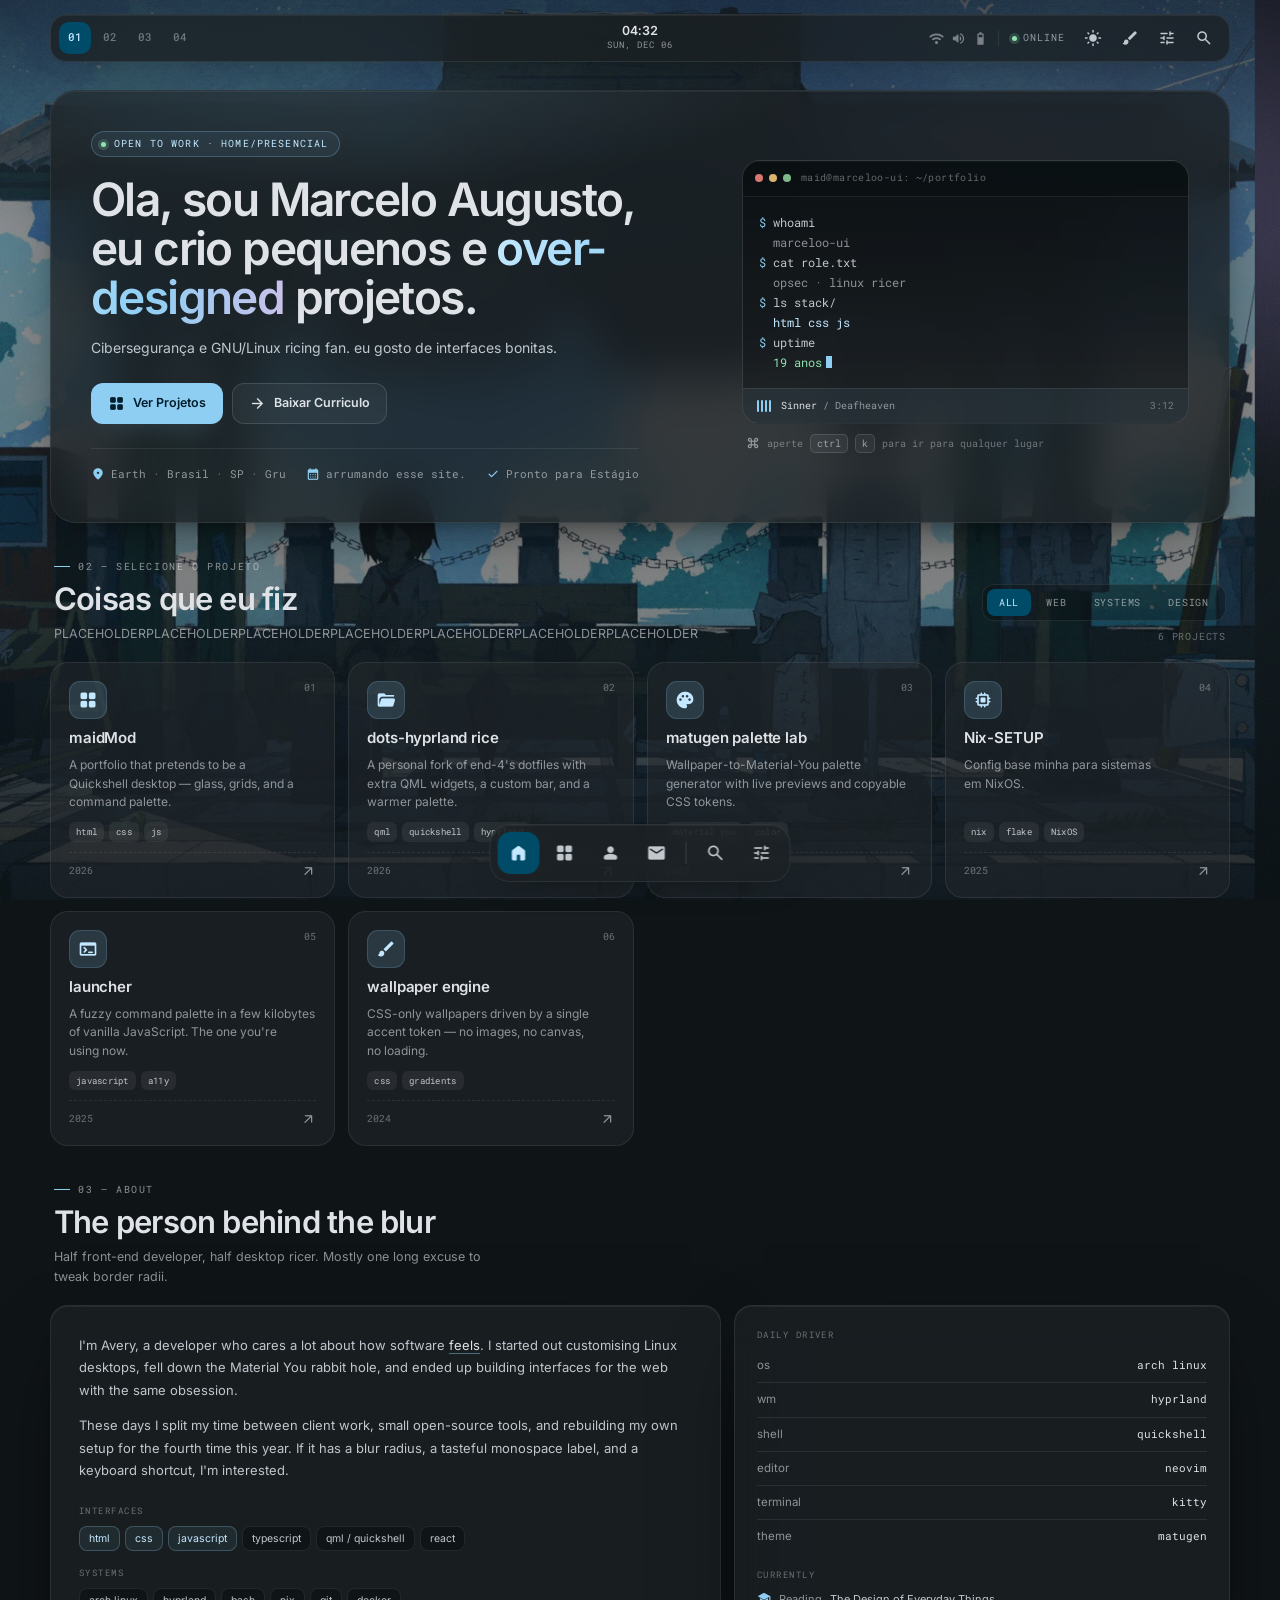
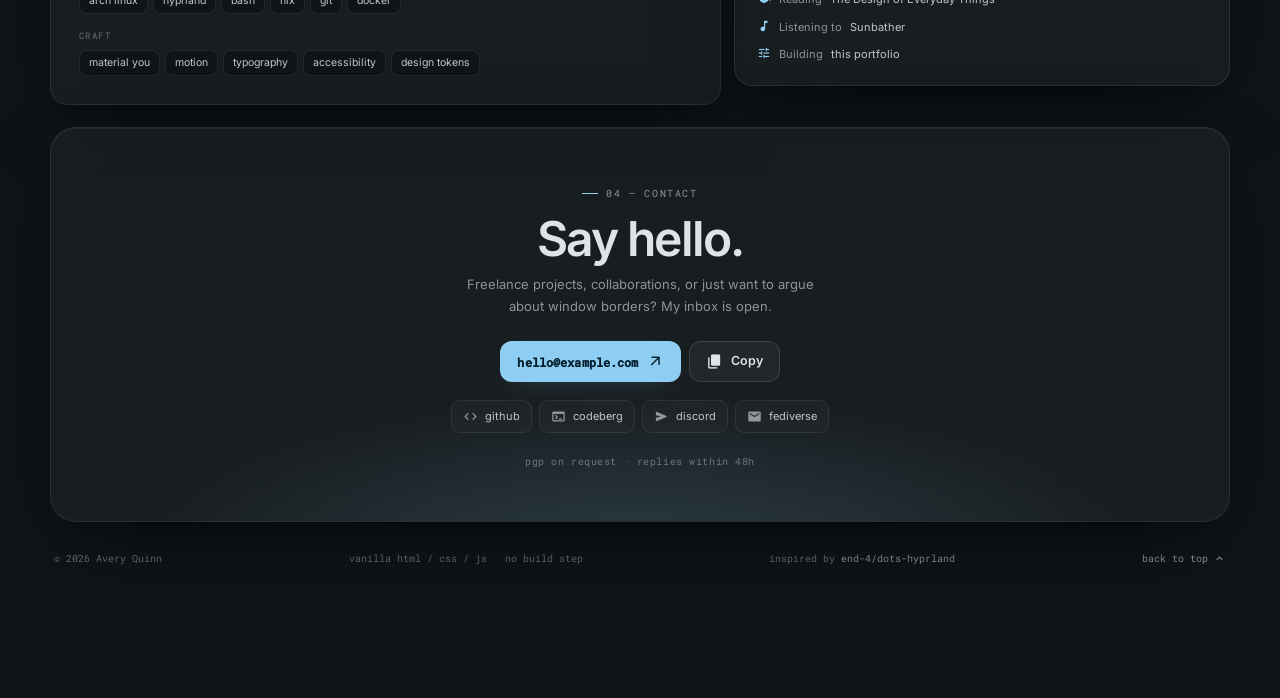
==== index.html @ 79126683 "Initial commit" ====
<!doctype html>
<html lang="en" data-theme="dark" data-accent="sky">
<head>
  <meta charset="utf-8" />
  <meta name="viewport" content="width=device-width, initial-scale=1" />
  <meta name="theme-color" content="#0f1417" />
  <meta name="description" content="Avery Quinn — creative developer and Linux ricing enthusiast. A portfolio built to feel like a Quickshell desktop." />
  <title>Marcelo Augusto — CyBR</title>
  <link rel="icon" type="image/svg+xml" href="data:image/svg+xml,%3Csvg xmlns='http://www.w3.org/2000/svg' viewBox='0 0 32 32'%3E%3Crect width='32' height='32' rx='8' fill='%230f1417'/%3E%3Cpath d='M9 10l6 6-6 6' fill='none' stroke='%238fcef3' stroke-width='2.5' stroke-linecap='round' stroke-linejoin='round'/%3E%3Cpath d='M17 22h6' stroke='%238fcef3' stroke-width='2.5' stroke-linecap='round'/%3E%3C/svg%3E" />

  <link rel="preload" href="assets/fonts/inter-latin-var.woff2" as="font" type="font/woff2" crossorigin />
  <link rel="preload" href="assets/fonts/material-symbols-rounded.woff2" as="font" type="font/woff2" crossorigin />

  <link rel="stylesheet" href="css/fonts.css" />
  <link rel="stylesheet" href="css/tokens.css" />
  <link rel="stylesheet" href="css/base.css" />
  <link rel="stylesheet" href="css/shell.css" />
  <link rel="stylesheet" href="css/sections.css" />
  <link rel="stylesheet" href="css/overlays.css" />

  <script>
    // Apply saved theme before paint so there is no flash.
    document.documentElement.classList.add("js");
    try {
      const saved = JSON.parse(localStorage.getItem("etternalize.prefs") || "{}");
      if (saved.theme === "light") document.documentElement.dataset.theme = "light";
      if (saved.accent) document.documentElement.dataset.accent = saved.accent;
    } catch { /* localStorage unavailable — defaults are fine */ }
  </script>
</head>

<body>
  <a class="skip-link" href="#main">Pule para o Conteudo</a>

  <!-- Wallpaper stack ------------------------------------------------ -->
  <div class="wallpaper" aria-hidden="true">
    <img class="wallpaper__image" src="assets/wallpaper.webp" alt="" decoding="async" fetchpriority="high" />
    <div class="wallpaper__wash"></div>
    <div class="wallpaper__scrim"></div>
    <div class="wallpaper__grain"></div>
  </div>
  <div class="screen-dim" aria-hidden="true"></div>

  <div class="shell">
    <!-- Top bar ------------------------------------------------------ -->
    <header class="topbar">
      <div class="topbar__inner">
        <nav class="workspaces" aria-label="Jump to section">
          <a class="workspace" href="#home" data-nav="home" aria-label="Home" title="Home"><span>01</span></a>
          <a class="workspace" href="#work" data-nav="work" aria-label="Selected work" title="Selected work"><span>02</span></a>
          <a class="workspace" href="#about" data-nav="about" aria-label="About" title="About"><span>03</span></a>
          <a class="workspace" href="#contact" data-nav="contact" aria-label="Contact" title="Contact"><span>04</span></a>
        </nav>

        <button class="bar-clock" type="button" data-open="launcher" aria-label="Open command palette (Ctrl K)">
          <span class="bar-clock__time" id="clock">--:--</span>
          <span class="bar-clock__date" id="clock-date">Carregando</span>
        </button>

        <div class="tray">
          <span class="tray__meter" aria-hidden="true">
            <span class="ms">wifi</span>
            <span class="ms">volume_up</span>
            <span class="ms">battery_5_bar</span>
          </span>
          <span class="tray__status"><span class="dot"></span>online</span>
          <button class="icon-btn" type="button" data-theme-toggle aria-label="Switch to light theme">
            <span class="ms" aria-hidden="true">light_mode</span>
          </button>
          <button class="icon-btn" type="button" data-open="wallpaper" aria-label="Change wallpaper">
            <span class="ms" aria-hidden="true">brush</span>
          </button>
          <button class="icon-btn" type="button" data-open="settings" aria-label="Quick settings">
            <span class="ms" aria-hidden="true">tune</span>
          </button>
          <button class="icon-btn" type="button" data-open="launcher" aria-label="Search (Ctrl K)">
            <span class="ms" aria-hidden="true">search</span>
          </button>
        </div>
      </div>
    </header>

    <main class="stage" id="main">
      <!-- Hero ------------------------------------------------------ -->
      <section class="hero window reveal" id="home" data-section data-icon="home" data-title="Home" data-sub="Intro &amp; availability">
        <div class="hero__content">
          <p class="pill"><span class="dot"></span>open to work · Home/Presencial</p>
          <h1 class="hero__title">Ola, sou Marcelo Augusto, eu crio pequenos e <em>over-designed</em> projetos.</h1>
          <p class="hero__lede">
            Cibersegurança e GNU/Linux ricing fan. eu gosto de interfaces
            bonitas.
          </p>

          <div class="hero__actions">
            <a class="btn btn--primary" href="#work">
              <span class="ms" aria-hidden="true">grid_view</span>Ver Projetos
            </a>
            <a class="btn btn--ghost" href="#" download>
              <span class="ms" aria-hidden="true">arrow_forward</span>Baixar Curriculo
            </a>
          </div>

          <div class="hero__meta mono">
            <span><span class="ms" aria-hidden="true">location_on</span>Earth · Brasil · SP · Gru</span>
            <span><span class="ms" aria-hidden="true">calendar_month</span>arrumando esse site.</span>
            <span><span class="ms" aria-hidden="true">check</span>Pronto para Estágio</span>
          </div>
        </div>

        <div class="hero__side reveal">
          <div class="syscard">
            <div class="syscard__bar">
              <span class="light light--red"></span>
              <span class="light light--yellow"></span>
              <span class="light light--green"></span>
              <span class="syscard__title">maid@marceloo-ui: ~/portfolio</span>
            </div>
            <div class="syscard__body mono">
              <p><span class="prompt">$</span> whoami</p>
              <p class="out">marceloo-ui</p>
              <p><span class="prompt">$</span> cat role.txt</p>
              <p class="out">opsec · linux ricer</p>
              <p><span class="prompt">$</span> ls stack/</p>
              <p class="out out--accent">html css js</p>
              <p><span class="prompt">$</span> uptime</p>
              <p class="out ok">19 anos<span class="cursor" aria-hidden="true"></span></p>
            </div>
            <div class="now">
              <span class="now__bars" aria-hidden="true"><i></i><i></i><i></i><i></i></span>
              <span class="now__track">Sinner <span class="muted">/ Deafheaven</span></span>
              <span class="now__time mono">3:12</span>
            </div>
          </div>

          <div class="hero__note mono">
            <span class="ms" aria-hidden="true">keyboard_command_key</span>
            aperte <kbd>ctrl</kbd> <kbd>k</kbd> para ir para qualquer lugar
          </div>
        </div>
      </section>
      <!-- Selected work --------------------------------------------- -->
      <section class="section" id="work" data-section data-icon="grid_view" data-title="Selected work" data-sub="Projects &amp; experiments">
        <div class="section-head reveal">
          <div class="section-head__text">
            <p class="eyebrow">02 — Selecione o Projeto</p>
            <h2 class="section-title">Coisas que eu fiz</h2>
            <p class="section-sub">PLACEHOLDERPLACEHOLDERPLACEHOLDERPLACEHOLDERPLACEHOLDERPLACEHOLDERPLACEHOLDER</p>
          </div>
          <div class="section-tools">
            <div class="filters" role="group" aria-label="Filter projects">
              <button class="filter" type="button" data-filter="all" aria-pressed="true">all</button>
              <button class="filter" type="button" data-filter="web" aria-pressed="false">web</button>
              <button class="filter" type="button" data-filter="systems" aria-pressed="false">systems</button>
              <button class="filter" type="button" data-filter="design" aria-pressed="false">design</button>
            </div>
            <span class="work-count mono" id="work-count" aria-live="polite">6 projects</span>
          </div>
        </div>

        <div class="projects">
          <a class="project" href="#" data-category="web" data-title="maidMod" data-sub="Portfolio shell · 2026">
            <div class="project__top">
              <span class="project__icon"><span class="ms" aria-hidden="true">grid_view</span></span>
              <span class="project__index mono">01</span>
            </div>
            <h3 class="project__title">maidMod</h3>
            <p class="project__desc">A portfolio that pretends to be a Quickshell desktop — glass, grids, and a command palette.</p>
            <div class="project__tags"><span class="tag">html</span><span class="tag">css</span><span class="tag">js</span></div>
            <div class="project__foot"><span class="mono">2026</span><span class="project__arrow"><span class="ms" aria-hidden="true">arrow_outward</span></span></div>
          </a>

          <a class="project" href="#" data-category="systems" data-title="dots-hyprland rice" data-sub="Dotfiles · 2026">
            <div class="project__top">
              <span class="project__icon"><span class="ms" aria-hidden="true">folder_open</span></span>
              <span class="project__index mono">02</span>
            </div>
            <h3 class="project__title">dots-hyprland rice</h3>
            <p class="project__desc">A personal fork of end-4's dotfiles with extra QML widgets, a custom bar, and a warmer palette.</p>
            <div class="project__tags"><span class="tag">qml</span><span class="tag">quickshell</span><span class="tag">hyprland</span></div>
            <div class="project__foot"><span class="mono">2026</span><span class="project__arrow"><span class="ms" aria-hidden="true">arrow_outward</span></span></div>
          </a>

          <a class="project" href="#" data-category="design" data-title="matugen palette lab" data-sub="Design tooling · 2025">
            <div class="project__top">
              <span class="project__icon"><span class="ms" aria-hidden="true">palette</span></span>
              <span class="project__index mono">03</span>
            </div>
            <h3 class="project__title">matugen palette lab</h3>
            <p class="project__desc">Wallpaper-to-Material-You palette generator with live previews and copyable CSS tokens.</p>
            <div class="project__tags"><span class="tag">material you</span><span class="tag">color</span></div>
            <div class="project__foot"><span class="mono">2025</span><span class="project__arrow"><span class="ms" aria-hidden="true">arrow_outward</span></span></div>
          </a>

          <a class="project" href="#" data-category="systems" data-title="KernelStuff.asm" data-sub="Low-level experiments · 2025">
            <div class="project__top">
              <span class="project__icon"><span class="ms" aria-hidden="true">memory</span></span>
              <span class="project__index mono">04</span>
            </div>
            <h3 class="project__title">Nix-SETUP</h3>
            <p class="project__desc">Config base minha para sistemas em NixOS.</p>
            <div class="project__tags"><span class="tag">nix</span><span class="tag">flake</span><span class="tag">NixOS</span></div>
            <div class="project__foot"><span class="mono">2025</span><span class="project__arrow"><span class="ms" aria-hidden="true">arrow_outward</span></span></div>
          </a>

          <a class="project" href="#" data-category="web" data-title="launcher" data-sub="Command palette · 2025">
            <div class="project__top">
              <span class="project__icon"><span class="ms" aria-hidden="true">terminal</span></span>
              <span class="project__index mono">05</span>
            </div>
            <h3 class="project__title">launcher</h3>
            <p class="project__desc">A fuzzy command palette in a few kilobytes of vanilla JavaScript. The one you're using now.</p>
            <div class="project__tags"><span class="tag">javascript</span><span class="tag">a11y</span></div>
            <div class="project__foot"><span class="mono">2025</span><span class="project__arrow"><span class="ms" aria-hidden="true">arrow_outward</span></span></div>
          </a>

          <a class="project" href="#" data-category="design" data-title="wallpaper engine" data-sub="CSS experiments · 2024">
            <div class="project__top">
              <span class="project__icon"><span class="ms" aria-hidden="true">brush</span></span>
              <span class="project__index mono">06</span>
            </div>
            <h3 class="project__title">wallpaper engine</h3>
            <p class="project__desc">CSS-only wallpapers driven by a single accent token — no images, no canvas, no loading.</p>
            <div class="project__tags"><span class="tag">css</span><span class="tag">gradients</span></div>
            <div class="project__foot"><span class="mono">2024</span><span class="project__arrow"><span class="ms" aria-hidden="true">arrow_outward</span></span></div>
          </a>
        </div>
      </section>
      <!-- About ----------------------------------------------------- -->
      <section class="section" id="about" data-section data-icon="person" data-title="About" data-sub="Bio, skills &amp; setup">
        <div class="section-head reveal">
          <div class="section-head__text">
            <p class="eyebrow">03 — about</p>
            <h2 class="section-title">The person behind the blur</h2>
            <p class="section-sub">Half front-end developer, half desktop ricer. Mostly one long excuse to tweak border radii.</p>
          </div>
        </div>

        <div class="about-grid">
          <article class="window about-card reveal">
            <p>
              I'm Avery, a developer who cares a lot about how software <em>feels</em>.
              I started out customising Linux desktops, fell down the Material You rabbit hole,
              and ended up building interfaces for the web with the same obsession.
            </p>
            <p>
              These days I split my time between client work, small open-source tools, and
              rebuilding my own setup for the fourth time this year. If it has a blur radius,
              a tasteful monospace label, and a keyboard shortcut, I'm interested.
            </p>

            <div class="skills">
              <div class="skill-group">
                <p class="skill-group__name">interfaces</p>
                <div class="chips">
                  <span class="chip chip--accent">html</span><span class="chip chip--accent">css</span>
                  <span class="chip chip--accent">javascript</span><span class="chip">typescript</span>
                  <span class="chip">qml / quickshell</span><span class="chip">react</span>
                </div>
              </div>
              <div class="skill-group">
                <p class="skill-group__name">systems</p>
                <div class="chips">
                  <span class="chip">arch linux</span><span class="chip">hyprland</span>
                  <span class="chip">bash</span><span class="chip">nix</span>
                  <span class="chip">git</span><span class="chip">docker</span>
                </div>
              </div>
              <div class="skill-group">
                <p class="skill-group__name">craft</p>
                <div class="chips">
                  <span class="chip">material you</span><span class="chip">motion</span>
                  <span class="chip">typography</span><span class="chip">accessibility</span>
                  <span class="chip">design tokens</span>
                </div>
              </div>
            </div>
          </article>

          <aside class="window about-side reveal" aria-label="Setup and current status">
            <div>
              <p class="skill-group__name">daily driver</p>
              <dl class="setup">
                <div class="setup-row"><dt>os</dt><dd>arch linux</dd></div>
                <div class="setup-row"><dt>wm</dt><dd>hyprland</dd></div>
                <div class="setup-row"><dt>shell</dt><dd>quickshell</dd></div>
                <div class="setup-row"><dt>editor</dt><dd>neovim</dd></div>
                <div class="setup-row"><dt>terminal</dt><dd>kitty</dd></div>
                <div class="setup-row"><dt>theme</dt><dd>matugen</dd></div>
              </dl>
            </div>
            <div>
              <p class="skill-group__name">currently</p>
              <ul class="now-list">
                <li><span class="ms" aria-hidden="true">school</span>Reading <em>The Design of Everyday Things</em></li>
                <li><span class="ms" aria-hidden="true">audiotrack</span>Listening to <em>Sunbather</em></li>
                <li><span class="ms" aria-hidden="true">tune</span>Building <em>this portfolio</em></li>
              </ul>
            </div>
          </aside>
        </div>
      </section>

      <!-- Contact --------------------------------------------------- -->
      <section class="section" id="contact" data-section data-icon="mail" data-title="Contact" data-sub="Say hello">
        <div class="window contact reveal">
          <p class="eyebrow">04 — contact</p>
          <h2 class="contact__title">Say hello.</h2>
          <p class="contact__lede">Freelance projects, collaborations, or just want to argue about window borders? My inbox is open.</p>

          <div class="email-row">
            <a class="btn btn--primary btn--mail mono" href="mailto:hello@example.com" data-email="hello@example.com">
              hello@example.com<span class="ms" aria-hidden="true">arrow_outward</span>
            </a>
            <button class="btn btn--ghost" type="button" data-copy-email="hello@example.com">
              <span class="ms" aria-hidden="true">content_copy</span>Copy
            </button>
          </div>

          <div class="socials">
            <a class="social" href="#" aria-label="GitHub"><span class="ms" aria-hidden="true">code</span>github</a>
            <a class="social" href="#" aria-label="Codeberg"><span class="ms" aria-hidden="true">terminal</span>codeberg</a>
            <a class="social" href="#" aria-label="Discord"><span class="ms" aria-hidden="true">send</span>discord</a>
            <a class="social" href="#" aria-label="Fediverse"><span class="ms" aria-hidden="true">email</span>fediverse</a>
          </div>

          <p class="contact__note mono">pgp on request · replies within 48h</p>
        </div>
      </section>

      <footer class="site-footer">
        <span>© <span id="year">2026</span> Avery Quinn</span>
        <span>vanilla html / css / js · no build step</span>
        <span>inspired by <a href="https://github.com/end-4/dots-hyprland" target="_blank" rel="noreferrer noopener">end-4/dots-hyprland</a></span>
        <a class="site-footer__top" href="#home">back to top<span class="ms" aria-hidden="true">expand_less</span></a>
      </footer>
    </main>

    <!-- Dock --------------------------------------------------------- -->
    <nav class="dock" aria-label="Quick navigation">
      <a class="dock__btn" href="#home" data-nav="home" aria-label="Home" data-label="Home"><span class="ms" aria-hidden="true">home</span></a>
      <a class="dock__btn" href="#work" data-nav="work" aria-label="Selected work" data-label="Work"><span class="ms" aria-hidden="true">grid_view</span></a>
      <a class="dock__btn" href="#about" data-nav="about" aria-label="About" data-label="About"><span class="ms" aria-hidden="true">person</span></a>
      <a class="dock__btn" href="#contact" data-nav="contact" aria-label="Contact" data-label="Contact"><span class="ms" aria-hidden="true">mail</span></a>
      <span class="dock__divider" aria-hidden="true"></span>
      <button class="dock__btn" type="button" data-open="launcher" aria-label="Search (Ctrl K)" data-label="Search"><span class="ms" aria-hidden="true">search</span></button>
      <button class="dock__btn" type="button" data-open="settings" aria-label="Quick settings" data-label="Settings"><span class="ms" aria-hidden="true">tune</span></button>
    </nav>
  </div>

  <!-- Command palette ----------------------------------------------- -->
  <div class="overlay" id="panel-launcher" data-panel="launcher" hidden>
    <div class="palette" role="dialog" aria-modal="true" aria-labelledby="launcher-label">
      <label class="sr-only" id="launcher-label" for="launcher-input">Search the site</label>
      <div class="palette__search">
        <span class="ms" aria-hidden="true">search</span>
        <input id="launcher-input" type="text" role="combobox" aria-expanded="true" aria-autocomplete="list" aria-controls="launcher-results" autocomplete="off" spellcheck="false" placeholder="Jump to a section, project, or action…" />
        <kbd>esc</kbd>
      </div>
      <ul class="palette__results" id="launcher-results" role="listbox" aria-label="Results"></ul>
      <div class="palette__foot">
        <span><kbd>↑</kbd><kbd>↓</kbd> navigate</span>
        <span><kbd>↵</kbd> open</span>
        <span class="mono">maidmod ~ palette</span>
      </div>
    </div>
  </div>

  <!-- Appearance settings ------------------------------------------- -->
  <div class="overlay" id="panel-settings" data-panel="settings" hidden>
    <section class="sheet" role="dialog" aria-modal="true" aria-labelledby="settings-title">
      <header class="sheet__head">
        <div>
          <p class="eyebrow">quick settings</p>
          <h2 id="settings-title">Appearance</h2>
        </div>
        <button class="icon-btn" type="button" data-close aria-label="Close settings"><span class="ms" aria-hidden="true">close</span></button>
      </header>

      <div class="sheet__body">
        <div class="setting">
          <div class="setting__label"><span>Theme</span><small>Wallpaper-matched light or dark surfaces</small></div>
          <div class="segmented" role="group" aria-label="Theme">
            <button type="button" data-set-theme="dark"><span class="ms" aria-hidden="true">dark_mode</span>Dark</button>
            <button type="button" data-set-theme="light"><span class="ms" aria-hidden="true">light_mode</span>Light</button>
          </div>
        </div>

        <div class="setting">
          <div class="setting__label"><span>Accent</span><small>Straight from the matugen palette</small></div>
          <div class="swatches" role="group" aria-label="Accent colour">
            <button class="swatch" type="button" data-set-accent="sky" style="--swatch:#8fcef3" aria-label="Sky" title="Sky" aria-pressed="true"></button>
            <button class="swatch" type="button" data-set-accent="lavender" style="--swatch:#cac1ea" aria-label="Lavender" title="Lavender" aria-pressed="false"></button>
            <button class="swatch" type="button" data-set-accent="mint" style="--swatch:#9bdcc0" aria-label="Mint" title="Mint" aria-pressed="false"></button>
            <button class="swatch" type="button" data-set-accent="peach" style="--swatch:#f3c9a8" aria-label="Peach" title="Peach" aria-pressed="false"></button>
            <button class="swatch" type="button" data-set-accent="rose" style="--swatch:#f0b8c8" aria-label="Rose" title="Rose" aria-pressed="false"></button>
          </div>
        </div>

        <div class="setting setting--row">
          <div class="setting__label"><span>Blur</span><small>Translucent glass surfaces</small></div>
          <button class="switch" type="button" role="switch" data-toggle="blur" aria-checked="true" aria-label="Blur"><span></span></button>
        </div>

        <div class="setting setting--row">
          <div class="setting__label"><span>Motion</span><small>Transitions and ambient animation</small></div>
          <button class="switch" type="button" role="switch" data-toggle="motion" aria-checked="true" aria-label="Motion"><span></span></button>
        </div>

        <div class="setting">
          <div class="setting__label"><span>Brightness</span><small><span id="brightness-value">100%</span></small></div>
          <input id="brightness" type="range" min="40" max="100" step="1" value="100" aria-label="Screen brightness" />
        </div>
      </div>

      <footer class="sheet__foot">
        <button class="btn btn--ghost btn--small" type="button" data-reset>Reset defaults</button>
        <span class="mono muted">saved locally</span>
      </footer>
    </section>
  </div>

  <!-- Wallpaper picker ---------------------------------------------- -->
  <div class="overlay" id="panel-wallpaper" data-panel="wallpaper" hidden>
    <section class="sheet" role="dialog" aria-modal="true" aria-labelledby="wallpaper-title">
      <header class="sheet__head">
        <div>
          <p class="eyebrow">wallpaper</p>
          <h2 id="wallpaper-title">Pick a backdrop</h2>
        </div>
        <button class="icon-btn" type="button" data-close aria-label="Close wallpaper picker"><span class="ms" aria-hidden="true">close</span></button>
      </header>

      <div class="wallpaper-grid" role="group" aria-label="Wallpaper choice">
        <button class="wallpaper-option" type="button" data-set-wallpaper="image" aria-pressed="true" style="--preview:url('assets/wallpaper.webp')">
          <span class="wallpaper-option__preview"></span>
          <span class="wallpaper-option__label">Wallpaper<span class="ms" aria-hidden="true">check</span></span>
        </button>
        <button class="wallpaper-option" type="button" data-set-wallpaper="aurora" aria-pressed="false" style="--preview:radial-gradient(80% 80% at 20% 10%,#175068,transparent 60%),radial-gradient(70% 70% at 85% 20%,#4a3a72,transparent 65%),#0a131a">
          <span class="wallpaper-option__preview"></span>
          <span class="wallpaper-option__label">Aurora<span class="ms" aria-hidden="true">check</span></span>
        </button>
        <button class="wallpaper-option" type="button" data-set-wallpaper="ember" aria-pressed="false" style="--preview:radial-gradient(80% 80% at 18% 15%,#6d3220,transparent 62%),radial-gradient(70% 70% at 85% 25%,#55203a,transparent 65%),#140c0b">
          <span class="wallpaper-option__preview"></span>
          <span class="wallpaper-option__label">Ember<span class="ms" aria-hidden="true">check</span></span>
        </button>
        <button class="wallpaper-option" type="button" data-set-wallpaper="mono" aria-pressed="false" style="--preview:radial-gradient(90% 80% at 20% 10%,#2c3438,transparent 62%),radial-gradient(80% 70% at 82% 20%,#333a3f,transparent 66%),#0b0f11">
          <span class="wallpaper-option__preview"></span>
          <span class="wallpaper-option__label">Mono<span class="ms" aria-hidden="true">check</span></span>
        </button>
      </div>

      <footer class="sheet__foot">
        <span class="mono muted">4 backdrops, zero network requests</span>
        <button class="btn btn--ghost btn--small" type="button" data-close>Done</button>
      </footer>
    </section>
  </div>

  <div class="toast" id="toast" role="status" aria-live="polite">
    <span class="ms" id="toast-icon" aria-hidden="true">check</span>
    <span id="toast-message">Copied to clipboard</span>
  </div>

  <script src="js/app.js" defer></script>
</body>
</html>
---- css/fonts.css ----
/* Self-hosted fonts — no network needed after clone. */

@font-face {
  font-family: "Inter";
  font-style: normal;
  font-weight: 100 900;
  font-display: swap;
  src: url("../assets/fonts/inter-latin-var.woff2") format("woff2");
}

@font-face {
  font-family: "Roboto Mono";
  font-style: normal;
  font-weight: 400;
  font-display: swap;
  src: url("../assets/fonts/roboto-mono-400-latin.woff2") format("woff2");
}

@font-face {
  font-family: "Roboto Mono";
  font-style: normal;
  font-weight: 500;
  font-display: swap;
  src: url("../assets/fonts/roboto-mono-500-latin.woff2") format("woff2");
}

@font-face {
  font-family: "Material Symbols Rounded";
  font-style: normal;
  font-weight: 100 700;
  font-display: block;
  src: url("../assets/fonts/material-symbols-rounded.woff2") format("woff2");
}

/* Usage: <span class="ms" aria-hidden="true">home</span> */
.ms {
  font-family: "Material Symbols Rounded";
  font-weight: normal;
  font-style: normal;
  font-size: 1.25em;
  line-height: 1;
  letter-spacing: normal;
  text-transform: none;
  display: inline-block;
  white-space: nowrap;
  word-wrap: normal;
  direction: ltr;
  font-variation-settings:
    "FILL" 1,
    "wght" 400,
    "GRAD" 0,
    "opsz" 24;
  -webkit-font-smoothing: antialiased;
  text-rendering: optimizeLegibility;
  user-select: none;
}

.ms--outline {
  font-variation-settings:
    "FILL" 0,
    "wght" 400,
    "GRAD" 0,
    "opsz" 24;
}
---- css/tokens.css ----
/* ==========================================================================
   Design tokens
   --------------------------------------------------------------------------
   The palette below is torn straight out of matugen's generated
   ~/.local/state/quickshell/generated/colors.json, so the site starts out
   matching the current Hyprland / israshell theme.

   Want a different palette? Change these values, or add a new [data-accent]
   block and a swatch button in index.html.
   ========================================================================== */

:root {
  color-scheme: dark;

  /* --- M3 dark surface roles ------------------------------------------- */
  --md-background: #0f1417;
  --md-surface: #0f1417;
  --md-surface-container-lowest: #0a0f12;
  --md-surface-container-low: #181c1f;
  --md-surface-container: #1c2023;
  --md-surface-container-high: #262b2e;
  --md-surface-container-highest: #313539;
  --md-on-surface: #dfe3e7;
  --md-on-surface-variant: #c0c7cd;
  --md-outline: #8a9297;
  --md-outline-variant: #41484d;
  --md-secondary: #b5c9d7;
  --md-secondary-container: #364955;
  --md-on-secondary-container: #d1e5f4;
  --md-error: #ffb4ab;
  --md-on-error-container: #ffdad6;

  /* --- Accent: sky (matugen primary from the current wallpaper) -------- */
  --accent: #8fcef3;
  --accent-strong: #c3e8ff;
  --on-accent: #001e2c;
  --accent-container: #004c68;
  --on-accent-container: #c3e8ff;
  --accent-2: #cac1ea;
  --accent-2-container: #484264;
  --on-accent-2-container: #e6deff;

  /* --- Derived surfaces ------------------------------------------------ */
  --window-bg: color-mix(in srgb, var(--md-surface-container) 78%, transparent);
  --panel-bg: color-mix(in srgb, var(--md-surface-container) 66%, transparent);
  --popover-bg: color-mix(in srgb, var(--md-surface-container-high) 86%, transparent);
  --card-bg: color-mix(in srgb, var(--md-surface-container-high) 48%, transparent);
  --card-bg-hover: color-mix(in srgb, var(--md-surface-container-highest) 70%, transparent);
  --input-bg: color-mix(in srgb, var(--md-surface-container-lowest) 55%, transparent);
  --hairline: color-mix(in srgb, var(--md-on-surface) 9%, transparent);
  --hairline-strong: color-mix(in srgb, var(--md-on-surface) 15%, transparent);
  --accent-soft: color-mix(in srgb, var(--accent) 15%, transparent);
  --accent-softer: color-mix(in srgb, var(--accent) 8%, transparent);
  --accent-glow: color-mix(in srgb, var(--accent) 30%, transparent);
  --muted: color-mix(in srgb, var(--md-on-surface) 60%, transparent);
  --faint: color-mix(in srgb, var(--md-on-surface) 42%, transparent);
  --good: #8fe3b0;

  /* --- Shape ----------------------------------------------------------- */
  --r-window: 26px;
  --r-card: 18px;
  --r-control: 12px;
  --r-pill: 999px;

  /* --- Type ------------------------------------------------------------ */
  --font-ui: "Inter", "Segoe UI", system-ui, -apple-system, sans-serif;
  --font-mono: "Roboto Mono", "JetBrains Mono", ui-monospace, monospace;
  --text-xs: 10.5px;
  --text-sm: 12px;
  --text-md: 13px;
  --text-lg: 15px;

  /* --- Effects --------------------------------------------------------- */
  --blur: 24px;
  --shadow-window:
    0 28px 80px -30px rgba(0, 0, 0, 0.7),
    0 8px 24px -16px rgba(0, 0, 0, 0.55),
    inset 0 1px 0 color-mix(in srgb, white 6%, transparent);
  --shadow-pill:
    0 12px 34px -20px rgba(0, 0, 0, 0.65),
    inset 0 1px 0 color-mix(in srgb, white 5%, transparent);
  --ease: cubic-bezier(0.22, 0.78, 0.2, 1);
  --ease-spring: cubic-bezier(0.34, 1.56, 0.64, 1);
  --screen-dim: 0;
}

/* --- Accent variants (dark) -------------------------------------------- */

:root[data-accent="lavender"] {
  --accent: #cac1ea;
  --accent-strong: #e6deff;
  --on-accent: #1c1736;
  --accent-container: #484264;
  --on-accent-container: #e6deff;
  --accent-2: #8fcef3;
  --accent-2-container: #004c68;
  --on-accent-2-container: #c3e8ff;
}

:root[data-accent="mint"] {
  --accent: #9bdcc0;
  --accent-strong: #b9f2da;
  --on-accent: #003825;
  --accent-container: #00513b;
  --on-accent-container: #a8f5d4;
  --accent-2: #cac1ea;
  --accent-2-container: #484264;
  --on-accent-2-container: #e6deff;
}

:root[data-accent="peach"] {
  --accent: #f3c9a8;
  --accent-strong: #ffdcbe;
  --on-accent: #3b220b;
  --accent-container: #5d3f22;
  --on-accent-container: #ffdcbe;
  --accent-2: #cac1ea;
  --accent-2-container: #484264;
  --on-accent-2-container: #e6deff;
}

:root[data-accent="rose"] {
  --accent: #f0b8c8;
  --accent-strong: #ffd9e2;
  --on-accent: #3e001d;
  --accent-container: #633b46;
  --on-accent-container: #ffd9e2;
  --accent-2: #cac1ea;
  --accent-2-container: #484264;
  --on-accent-2-container: #e6deff;
}

/* --- Light theme ------------------------------------------------------- */

:root[data-theme="light"] {
  color-scheme: light;

  --md-background: #f5fafd;
  --md-surface: #f5fafd;
  --md-surface-container-lowest: #ffffff;
  --md-surface-container-low: #eff4f8;
  --md-surface-container: #e9eef2;
  --md-surface-container-high: #e4e9ed;
  --md-surface-container-highest: #dee3e7;
  --md-on-surface: #171c1f;
  --md-on-surface-variant: #40484c;
  --md-outline: #70787d;
  --md-outline-variant: #bfc8cc;
  --md-secondary: #4e616d;
  --md-secondary-container: #d1e5f4;
  --md-on-secondary-container: #0a1e28;
  --md-error: #ba1a1a;
  --md-on-error-container: #410002;

  /* Sky, but readable on light surfaces */
  --accent: #006689;
  --accent-strong: #004c68;
  --on-accent: #ffffff;
  --accent-container: #c3e8ff;
  --on-accent-container: #001e2c;
  --accent-2: #605a7d;
  --accent-2-container: #e6deff;
  --on-accent-2-container: #1c1736;

  --window-bg: color-mix(in srgb, var(--md-surface-container-lowest) 84%, transparent);
  --panel-bg: color-mix(in srgb, var(--md-surface-container-lowest) 75%, transparent);
  --popover-bg: color-mix(in srgb, var(--md-surface-container-lowest) 92%, transparent);
  --card-bg: color-mix(in srgb, var(--md-surface-container-low) 82%, transparent);
  --card-bg-hover: var(--md-surface-container);
  --input-bg: color-mix(in srgb, var(--md-surface-container-lowest) 80%, transparent);
  --muted: color-mix(in srgb, var(--md-on-surface) 62%, transparent);
  --faint: color-mix(in srgb, var(--md-on-surface) 45%, transparent);
  --good: #1f7a4c;
  --shadow-window:
    0 30px 80px -34px rgba(23, 28, 31, 0.35),
    0 8px 24px -16px rgba(23, 28, 31, 0.18),
    inset 0 1px 0 rgba(255, 255, 255, 0.7);
  --shadow-pill:
    0 12px 34px -22px rgba(23, 28, 31, 0.35),
    inset 0 1px 0 rgba(255, 255, 255, 0.7);
}

:root[data-theme="light"][data-accent="lavender"] {
  --accent: #605a7d;
  --accent-strong: #484264;
  --on-accent: #ffffff;
  --accent-container: #e6deff;
  --on-accent-container: #1c1736;
  --accent-2: #006689;
  --accent-2-container: #c3e8ff;
  --on-accent-2-container: #001e2c;
}

:root[data-theme="light"][data-accent="mint"] {
  --accent: #006b4f;
  --accent-strong: #00513b;
  --on-accent: #ffffff;
  --accent-container: #a8f5d4;
  --on-accent-container: #002116;
  --accent-2: #605a7d;
  --accent-2-container: #e6deff;
  --on-accent-2-container: #1c1736;
}

:root[data-theme="light"][data-accent="peach"] {
  --accent: #7a5533;
  --accent-strong: #5d3f22;
  --on-accent: #ffffff;
  --accent-container: #ffdcbe;
  --on-accent-container: #2c1600;
  --accent-2: #605a7d;
  --accent-2-container: #e6deff;
  --on-accent-2-container: #1c1736;
}

:root[data-theme="light"][data-accent="rose"] {
  --accent: #7d4a58;
  --accent-strong: #633b46;
  --on-accent: #ffffff;
  --accent-container: #ffd9e2;
  --on-accent-container: #31101b;
  --accent-2: #605a7d;
  --accent-2-container: #e6deff;
  --on-accent-2-container: #1c1736;
}

/* --- Effect toggles ---------------------------------------------------- */

body[data-blur="off"] {
  --blur: 0px;
  --window-bg: var(--md-surface-container);
  --panel-bg: var(--md-surface-container);
  --popover-bg: var(--md-surface-container-high);
  --card-bg: var(--md-surface-container-high);
  --input-bg: var(--md-surface-container-low);
}
---- css/base.css ----
/* ==========================================================================
   Reset, wallpaper, global behaviour
   ========================================================================== */

*,
*::before,
*::after {
  box-sizing: border-box;
}

* {
  margin: 0;
}

html {
  scroll-behavior: smooth;
  -webkit-text-size-adjust: 100%;
}

body {
  min-height: 100svh;
  background: var(--md-background);
  color: var(--md-on-surface);
  font-family: var(--font-ui);
  font-size: var(--text-md);
  font-optical-sizing: auto;
  font-feature-settings: "cv02", "cv03", "cv04", "cv11";
  line-height: 1.5;
  -webkit-font-smoothing: antialiased;
  overflow-x: hidden;
}

button,
input,
textarea {
  font: inherit;
  color: inherit;
}

button {
  border: 0;
  background: none;
  cursor: pointer;
}

a {
  color: inherit;
  text-decoration: none;
}

img,
svg {
  display: block;
  max-width: 100%;
}

h1,
h2,
h3,
h4 {
  font-weight: 600;
  line-height: 1.15;
  text-wrap: balance;
}

p {
  text-wrap: pretty;
}

code,
kbd,
pre {
  font-family: var(--font-mono);
}

ul,
ol {
  list-style: none;
  padding: 0;
}

fieldset {
  border: 0;
  padding: 0;
}

::selection {
  background: color-mix(in srgb, var(--accent) 38%, transparent);
  color: var(--md-on-surface);
}

:focus-visible {
  outline: 2px solid var(--accent);
  outline-offset: 2px;
}

[hidden] {
  display: none !important;
}

/* --- Wallpaper --------------------------------------------------------- */

.wallpaper {
  position: fixed;
  inset: 0;
  z-index: 0;
  overflow: hidden;
  background:
    radial-gradient(90% 70% at 18% 12%, #1d3f58 0%, transparent 60%),
    radial-gradient(80% 65% at 82% 18%, #3c3457 0%, transparent 62%),
    radial-gradient(100% 90% at 50% 100%, #0a171f 0%, #0f1417 70%);
  pointer-events: none;
}

.wallpaper__image {
  position: absolute;
  inset: -3%;
  width: 106%;
  height: 106%;
  object-fit: cover;
  object-position: center;
  filter: saturate(0.92) brightness(0.58) contrast(1.04);
  opacity: 0.9;
  transform: scale(1.02);
}

/* Soft colour wash so the matugen accent bleeds into the wallpaper. */
.wallpaper__wash {
  position: absolute;
  inset: 0;
  background:
    radial-gradient(70% 55% at 14% 8%, var(--accent-glow), transparent 66%),
    radial-gradient(60% 55% at 88% 15%, color-mix(in srgb, var(--accent-2) 22%, transparent), transparent 68%),
    linear-gradient(180deg, rgba(6, 11, 14, 0.28), rgba(6, 11, 14, 0.72));
  mix-blend-mode: screen;
  opacity: 0.55;
}

.wallpaper__scrim {
  position: absolute;
  inset: 0;
  background:
    linear-gradient(180deg, rgba(8, 13, 16, 0.5) 0%, transparent 26%, transparent 62%, rgba(8, 13, 16, 0.74) 100%),
    radial-gradient(120% 100% at 50% 40%, transparent 35%, rgba(8, 13, 16, 0.35) 100%);
}

.wallpaper__grain {
  position: absolute;
  inset: 0;
  opacity: 0.32;
  mix-blend-mode: soft-light;
  background-image: url("data:image/svg+xml,%3Csvg xmlns='http://www.w3.org/2000/svg' width='180' height='180'%3E%3Cfilter id='n'%3E%3CfeTurbulence type='fractalNoise' baseFrequency='0.82' numOctaves='3' stitchTiles='stitch'/%3E%3C/filter%3E%3Crect width='100%25' height='100%25' filter='url(%23n)'/%3E%3C/svg%3E");
  background-size: 180px 180px;
}

:root[data-theme="light"] .wallpaper__image {
  filter: saturate(0.8) brightness(1.15) contrast(0.95);
  opacity: 0.55;
}

:root[data-theme="light"] .wallpaper__wash {
  mix-blend-mode: multiply;
  opacity: 0.35;
}

:root[data-theme="light"] .wallpaper__scrim {
  background:
    linear-gradient(180deg, rgba(245, 250, 253, 0.62) 0%, rgba(245, 250, 253, 0.2) 30%, rgba(245, 250, 253, 0.72) 100%);
}

:root[data-theme="light"] .wallpaper__grain {
  opacity: 0.18;
}

/* --- Shell & helpers --------------------------------------------------- */

.shell {
  position: relative;
  z-index: 1;
  min-height: 100svh;
}

.sr-only {
  position: absolute;
  width: 1px;
  height: 1px;
  padding: 0;
  margin: -1px;
  overflow: hidden;
  clip: rect(0 0 0 0);
  white-space: nowrap;
  border: 0;
}

.skip-link {
  position: fixed;
  top: 10px;
  left: 10px;
  z-index: 300;
  padding: 10px 14px;
  border-radius: 10px;
  background: var(--accent);
  color: var(--on-accent);
  font-size: 12px;
  font-weight: 600;
  transform: translateY(-160%);
  transition: transform 0.2s var(--ease);
}

.skip-link:focus-visible {
  transform: translateY(0);
}

.mono {
  font-family: var(--font-mono);
}

.muted {
  color: var(--muted);
}

.dot {
  display: inline-block;
  width: 6px;
  height: 6px;
  border-radius: 50%;
  background: var(--good);
  box-shadow: 0 0 0 3px color-mix(in srgb, var(--good) 18%, transparent);
  flex: none;
}

.dot--accent {
  background: var(--accent);
  box-shadow: 0 0 0 3px var(--accent-soft);
}

/* --- Scrollbars -------------------------------------------------------- */

* {
  scrollbar-width: thin;
  scrollbar-color: color-mix(in srgb, var(--accent) 34%, transparent) transparent;
}

*::-webkit-scrollbar {
  width: 6px;
  height: 6px;
}

*::-webkit-scrollbar-track {
  background: transparent;
}

*::-webkit-scrollbar-thumb {
  border-radius: 99px;
  background: color-mix(in srgb, var(--accent) 34%, transparent);
}

*::-webkit-scrollbar-thumb:hover {
  background: color-mix(in srgb, var(--accent) 55%, transparent);
}

/* --- Screen dimmer (brightness slider) -------------------------------- */

.screen-dim {
  position: fixed;
  inset: 0;
  z-index: 150;
  background: #000;
  opacity: var(--screen-dim);
  pointer-events: none;
  transition: opacity 0.18s linear;
}

/* --- Motion preferences ------------------------------------------------ */

@media (prefers-reduced-motion: reduce) {
  *,
  *::before,
  *::after {
    animation-duration: 0.01ms !important;
    animation-iteration-count: 1 !important;
    transition-duration: 0.01ms !important;
    scroll-behavior: auto !important;
  }
}

body[data-motion="off"] *,
body[data-motion="off"] *::before,
body[data-motion="off"] *::after {
  animation-duration: 0.01ms !important;
  animation-iteration-count: 1 !important;
  transition-duration: 0.01ms !important;
}

body[data-motion="off"] {
  scroll-behavior: auto;
}
---- css/shell.css ----
/* ==========================================================================
   Shell chrome
   Floating top bar, dock, window surfaces, buttons and scroll reveal.
   ========================================================================== */

/* --- Wallpaper variants ------------------------------------------------ */

body[data-wallpaper] .wallpaper__image {
  transition: opacity 0.45s var(--ease);
}

body[data-wallpaper="aurora"] .wallpaper__image,
body[data-wallpaper="ember"] .wallpaper__image,
body[data-wallpaper="mono"] .wallpaper__image {
  opacity: 0;
}

body[data-wallpaper="aurora"] .wallpaper {
  background:
    radial-gradient(85% 70% at 12% 8%, #175068 0%, transparent 62%),
    radial-gradient(75% 65% at 88% 18%, #4a3a72 0%, transparent 64%),
    linear-gradient(165deg, #08131a 0%, #0c1117 55%, #05080a 100%);
}

body[data-wallpaper="ember"] .wallpaper {
  background:
    radial-gradient(80% 65% at 18% 12%, #6d3220 0%, transparent 62%),
    radial-gradient(75% 70% at 85% 22%, #55203a 0%, transparent 66%),
    linear-gradient(165deg, #160d0a 0%, #120d10 60%, #070505 100%);
}

body[data-wallpaper="mono"] .wallpaper {
  background:
    radial-gradient(90% 70% at 20% 10%, #2c3438 0%, transparent 62%),
    radial-gradient(80% 60% at 82% 20%, #333a3f 0%, transparent 66%),
    linear-gradient(165deg, #0b0f11 0%, #0d1114 60%, #060809 100%);
}

/* --- Top bar ----------------------------------------------------------- */

.topbar {
  position: fixed;
  top: 14px;
  left: 50%;
  z-index: 80;
  width: min(1180px, calc(100% - 28px));
  transform: translateX(-50%);
}

.topbar__inner {
  display: grid;
  grid-template-columns: 1fr auto 1fr;
  align-items: center;
  gap: 8px;
  height: 48px;
  padding: 0 8px;
  border: 1px solid var(--hairline);
  border-radius: 16px;
  background: var(--window-bg);
  box-shadow: var(--shadow-pill);
  backdrop-filter: blur(var(--blur)) saturate(1.25);
  -webkit-backdrop-filter: blur(var(--blur)) saturate(1.25);
}

.workspaces {
  display: flex;
  align-items: center;
  gap: 3px;
  justify-self: start;
}

.workspace {
  display: grid;
  place-items: center;
  width: 32px;
  height: 32px;
  border-radius: 10px;
  font-family: var(--font-mono);
  font-size: 10.5px;
  font-weight: 500;
  letter-spacing: 0.02em;
  color: var(--faint);
  transition: background 0.2s var(--ease), color 0.2s var(--ease);
}

.workspace:hover {
  background: var(--accent-softer);
  color: var(--accent-strong);
}

.workspace.is-active {
  background: var(--accent-container);
  color: var(--on-accent-container);
}

.bar-clock {
  display: flex;
  flex-direction: column;
  align-items: center;
  justify-content: center;
  gap: 2px;
  min-width: 92px;
  padding: 4px 12px;
  border-radius: 10px;
  transition: background 0.2s var(--ease);
}

.bar-clock:hover {
  background: var(--accent-softer);
}

.bar-clock__time {
  font-size: 12.5px;
  font-weight: 600;
  line-height: 1;
  letter-spacing: 0.02em;
  font-variant-numeric: tabular-nums;
}

.bar-clock__date {
  font-family: var(--font-mono);
  font-size: 9px;
  line-height: 1.2;
  letter-spacing: 0.12em;
  text-transform: uppercase;
  color: var(--muted);
}

.tray {
  display: flex;
  align-items: center;
  justify-self: end;
  gap: 3px;
}

.tray__status {
  display: inline-flex;
  align-items: center;
  gap: 6px;
  padding: 0 8px 0 6px;
  font-family: var(--font-mono);
  font-size: 9.5px;
  letter-spacing: 0.1em;
  text-transform: uppercase;
  color: var(--muted);
}

.tray__status .dot {
  width: 5px;
  height: 5px;
}

.tray__meter {
  display: inline-flex;
  align-items: center;
  gap: 7px;
  margin-right: 4px;
  padding-right: 10px;
  border-right: 1px solid var(--hairline);
  color: var(--muted);
}

.tray__meter .ms {
  font-size: 15px;
  opacity: 0.8;
}

.icon-btn {
  display: grid;
  place-items: center;
  width: 34px;
  height: 34px;
  border-radius: 10px;
  color: var(--md-on-surface-variant);
  transition: background 0.2s var(--ease), color 0.2s var(--ease), transform 0.2s var(--ease);
}

.icon-btn:hover {
  background: var(--accent-soft);
  color: var(--accent-strong);
}

.icon-btn:active {
  transform: scale(0.94);
}

.icon-btn .ms {
  font-size: 18px;
}

/* --- Dock -------------------------------------------------------------- */

.dock {
  position: fixed;
  bottom: 18px;
  left: 50%;
  z-index: 90;
  display: flex;
  align-items: center;
  gap: 4px;
  padding: 7px;
  border: 1px solid var(--hairline);
  border-radius: 20px;
  background: var(--window-bg);
  box-shadow: var(--shadow-pill);
  backdrop-filter: blur(var(--blur)) saturate(1.25);
  -webkit-backdrop-filter: blur(var(--blur)) saturate(1.25);
  transform: translateX(-50%);
}

.dock__btn {
  position: relative;
  display: grid;
  place-items: center;
  width: 42px;
  height: 42px;
  border-radius: 13px;
  color: var(--md-on-surface-variant);
  transition: background 0.2s var(--ease), color 0.2s var(--ease), transform 0.25s var(--ease-spring);
}

.dock__btn:hover {
  background: var(--accent-soft);
  color: var(--accent-strong);
  transform: translateY(-3px);
}

.dock__btn:active {
  transform: translateY(-1px) scale(0.96);
}

.dock__btn.is-active {
  background: var(--accent-container);
  color: var(--on-accent-container);
}

.dock__btn .ms {
  font-size: 20px;
}

.dock__btn::after {
  content: attr(data-label);
  position: absolute;
  bottom: calc(100% + 10px);
  left: 50%;
  padding: 5px 9px;
  border: 1px solid var(--hairline-strong);
  border-radius: 8px;
  background: var(--popover-bg);
  box-shadow: var(--shadow-pill);
  font-family: var(--font-mono);
  font-size: 9.5px;
  letter-spacing: 0.06em;
  color: var(--md-on-surface-variant);
  white-space: nowrap;
  opacity: 0;
  pointer-events: none;
  transform: translate(-50%, 4px);
  transition: opacity 0.18s var(--ease), transform 0.18s var(--ease);
}

.dock__btn:hover::after {
  opacity: 1;
  transform: translate(-50%, 0);
}

.dock__divider {
  width: 1px;
  height: 22px;
  margin: 0 4px;
  background: var(--hairline-strong);
}

/* --- Stage & window surfaces ------------------------------------------- */

.stage {
  position: relative;
  z-index: 1;
  display: flex;
  flex-direction: column;
  gap: 22px;
  width: min(1180px, calc(100% - 32px));
  margin: 0 auto;
  padding: clamp(84px, 10vh, 108px) 0 132px;
}

.section {
  display: flex;
  flex-direction: column;
  gap: 14px;
  scroll-margin-top: 86px;
}

.window {
  position: relative;
  border: 1px solid var(--hairline);
  border-radius: var(--r-window);
  background: var(--window-bg);
  box-shadow: var(--shadow-window);
  backdrop-filter: blur(var(--blur)) saturate(1.15);
  -webkit-backdrop-filter: blur(var(--blur)) saturate(1.15);
}

/* --- Section headings -------------------------------------------------- */

.section-head {
  display: flex;
  align-items: flex-end;
  justify-content: space-between;
  gap: 24px;
  flex-wrap: wrap;
  padding: 14px 4px 4px;
}

.section-head__text {
  display: flex;
  flex-direction: column;
  gap: 7px;
  max-width: 58ch;
}

.eyebrow {
  display: inline-flex;
  align-items: center;
  gap: 8px;
  font-family: var(--font-mono);
  font-size: 10px;
  letter-spacing: 0.16em;
  text-transform: uppercase;
  color: var(--muted);
}

.eyebrow::before {
  content: "";
  width: 16px;
  height: 1px;
  background: var(--accent);
}

.section-title {
  font-size: clamp(23px, 3vw, 31px);
  letter-spacing: -0.025em;
}

.section-sub {
  font-size: 12.5px;
  line-height: 1.6;
  color: var(--muted);
}

.section-tools {
  display: flex;
  flex-direction: column;
  align-items: flex-end;
  gap: 8px;
}

/* --- Filters ----------------------------------------------------------- */

.filters {
  display: flex;
  gap: 3px;
  padding: 4px;
  border: 1px solid var(--hairline);
  border-radius: 12px;
  background: color-mix(in srgb, var(--md-surface-container-lowest) 40%, transparent);
}

.filter {
  padding: 6px 12px;
  border-radius: 8px;
  font-family: var(--font-mono);
  font-size: 10px;
  letter-spacing: 0.08em;
  text-transform: uppercase;
  color: var(--muted);
  transition: background 0.2s var(--ease), color 0.2s var(--ease);
}

.filter:hover {
  color: var(--md-on-surface);
}

.filter[aria-pressed="true"] {
  background: var(--accent-container);
  color: var(--on-accent-container);
}

.work-count {
  font-size: 10px;
  letter-spacing: 0.08em;
  text-transform: uppercase;
  color: var(--faint);
}

/* --- Buttons ----------------------------------------------------------- */

.btn {
  display: inline-flex;
  align-items: center;
  gap: 8px;
  padding: 11px 16px;
  border: 1px solid transparent;
  border-radius: var(--r-control);
  font-size: 12.5px;
  font-weight: 600;
  line-height: 1;
  white-space: nowrap;
  transition: background 0.2s var(--ease), border-color 0.2s var(--ease),
    color 0.2s var(--ease), transform 0.2s var(--ease), box-shadow 0.2s var(--ease);
}

.btn .ms {
  font-size: 17px;
}

.btn--primary {
  background: var(--accent);
  color: var(--on-accent);
  box-shadow: 0 10px 28px -14px var(--accent-glow);
}

.btn--primary:hover {
  background: var(--accent-strong);
  transform: translateY(-1px);
}

.btn--ghost {
  border-color: var(--hairline-strong);
  background: color-mix(in srgb, var(--md-on-surface) 5%, transparent);
  color: var(--md-on-surface);
}

.btn--ghost:hover {
  border-color: color-mix(in srgb, var(--accent) 40%, transparent);
  background: var(--accent-soft);
}

.btn--small {
  padding: 8px 12px;
  font-size: 11px;
}

.btn:active {
  transform: translateY(0) scale(0.99);
}

kbd {
  display: inline-block;
  padding: 2px 6px;
  border: 1px solid var(--hairline-strong);
  border-radius: 5px;
  background: color-mix(in srgb, var(--md-on-surface) 6%, transparent);
  font-family: var(--font-mono);
  font-size: 9.5px;
  line-height: 1.4;
  color: var(--muted);
}

/* --- Scroll reveal ----------------------------------------------------- */

:root.js .reveal {
  opacity: 0;
  translate: 0 16px;
}

:root.js .reveal.is-in {
  opacity: 1;
  translate: 0 0;
  transition: opacity 0.6s var(--ease), translate 0.6s var(--ease);
}

/* --- Responsive -------------------------------------------------------- */

@media (max-width: 900px) {
  .tray__meter {
    display: none;
  }

  .stage {
    gap: 18px;
  }

  .section-head {
    align-items: flex-start;
  }

  .section-tools {
    align-items: flex-start;
  }
}

@media (max-width: 640px) {
  .topbar {
    top: 8px;
    width: calc(100% - 16px);
  }

  .topbar__inner {
    height: 44px;
    padding: 0 5px;
    border-radius: 14px;
  }

  .workspace {
    width: 27px;
    height: 27px;
    border-radius: 8px;
    font-size: 9.5px;
  }

  .bar-clock {
    min-width: 70px;
    padding: 3px 6px;
  }

  .bar-clock__date {
    font-size: 8px;
  }

  .tray__status,
  .tray [data-open="wallpaper"] {
    display: none;
  }

  .stage {
    width: calc(100% - 20px);
    padding-bottom: 112px;
  }

  .dock {
    bottom: 10px;
    padding: 6px;
    gap: 2px;
    border-radius: 17px;
  }

  .dock__btn {
    width: 38px;
    height: 38px;
    border-radius: 11px;
  }

  .dock__divider {
    margin: 0 2px;
  }

  .filters {
    overflow-x: auto;
    max-width: 100%;
  }

  .section-tools {
    width: 100%;
  }
}

@media (max-width: 420px) {
  .workspace {
    width: 24px;
    font-size: 9px;
  }

  .tray [data-open="launcher"] {
    display: none;
  }
}
---- css/sections.css ----
/* ==========================================================================
   Page sections
   Hero, terminal card, projects, about, contact, footer.
   ========================================================================== */

/* --- Hero -------------------------------------------------------------- */

.hero {
  display: grid;
  grid-template-columns: minmax(0, 1.15fr) minmax(0, 0.85fr);
  gap: clamp(24px, 4vw, 46px);
  align-items: center;
  overflow: hidden;
  padding: clamp(22px, 4vw, 40px);
  scroll-margin-top: 82px;
}

.hero::before {
  content: "";
  position: absolute;
  inset: -60% -10% auto;
  height: 90%;
  background: radial-gradient(50% 60% at 30% 50%, var(--accent-glow), transparent 70%);
  opacity: 0.55;
  pointer-events: none;
}

.hero__content {
  position: relative;
  display: flex;
  flex-direction: column;
  align-items: flex-start;
}

.pill {
  display: inline-flex;
  align-items: center;
  gap: 8px;
  padding: 5px 11px 5px 9px;
  border: 1px solid color-mix(in srgb, var(--accent) 26%, transparent);
  border-radius: var(--r-pill);
  background: var(--accent-softer);
  font-family: var(--font-mono);
  font-size: 9.5px;
  letter-spacing: 0.12em;
  text-transform: uppercase;
  color: var(--accent-strong);
}

.pill .dot {
  width: 5px;
  height: 5px;
}

.hero__title {
  margin: 18px 0 14px;
  font-size: clamp(29px, 4.4vw, 46px);
  line-height: 1.06;
  letter-spacing: -0.035em;
}

.hero__title em {
  font-style: normal;
  background: linear-gradient(100deg, var(--accent-strong), var(--accent) 55%, var(--accent-2));
  -webkit-background-clip: text;
  background-clip: text;
  color: transparent;
}

.hero__lede {
  max-width: 52ch;
  font-size: 14px;
  line-height: 1.65;
  color: var(--md-on-surface-variant);
}

.hero__actions {
  display: flex;
  flex-wrap: wrap;
  gap: 9px;
  margin-top: 24px;
}

.hero__meta {
  display: flex;
  flex-wrap: wrap;
  gap: 10px 20px;
  margin-top: 24px;
  padding-top: 18px;
  border-top: 1px solid var(--hairline);
  font-size: 10.5px;
  color: var(--muted);
}

.hero__meta > span {
  display: inline-flex;
  align-items: center;
  gap: 6px;
}

.hero__meta .ms {
  font-size: 14px;
  color: var(--accent);
}

.hero__side {
  position: relative;
  display: flex;
  flex-direction: column;
  gap: 10px;
  min-width: 0;
}

.hero__note {
  display: flex;
  align-items: center;
  gap: 7px;
  padding-left: 4px;
  font-size: 10px;
  color: var(--faint);
}

.hero__note .ms {
  font-size: 14px;
  color: var(--muted);
}

/* --- Terminal card ----------------------------------------------------- */

.syscard {
  overflow: hidden;
  border: 1px solid var(--hairline-strong);
  border-radius: var(--r-card);
  background: linear-gradient(
    180deg,
    color-mix(in srgb, var(--md-surface-container-lowest) 84%, transparent),
    color-mix(in srgb, var(--md-surface-container) 74%, transparent)
  );
  box-shadow: inset 0 1px 0 color-mix(in srgb, white 6%, transparent);
}

.syscard__bar {
  display: flex;
  align-items: center;
  gap: 6px;
  padding: 10px 12px;
  border-bottom: 1px solid var(--hairline);
  background: color-mix(in srgb, var(--md-surface-container-lowest) 55%, transparent);
}

.light {
  width: 8px;
  height: 8px;
  border-radius: 50%;
}

.light--red {
  background: #d9776f;
}

.light--yellow {
  background: #d9b36f;
}

.light--green {
  background: #7fb98a;
}

.syscard__title {
  margin-left: 4px;
  font-family: var(--font-mono);
  font-size: 9.5px;
  letter-spacing: 0.04em;
  color: var(--faint);
  white-space: nowrap;
  overflow: hidden;
  text-overflow: ellipsis;
}

.syscard__body {
  padding: 16px 16px 14px;
  font-size: 11.5px;
  line-height: 1.75;
  color: var(--md-on-surface-variant);
}

.syscard__body p {
  margin: 0;
}

.syscard__body .prompt {
  color: var(--accent);
}

.syscard__body .out {
  padding-left: 14px;
  color: var(--muted);
}

.syscard__body .out--accent {
  color: var(--accent-strong);
}

.syscard__body .out.ok {
  color: var(--good);
}

.cursor {
  display: inline-block;
  width: 6px;
  height: 12px;
  margin-left: 4px;
  vertical-align: -1px;
  background: var(--accent);
  animation: blink 1.1s steps(1, end) infinite;
}

@keyframes blink {
  0%,
  49% {
    opacity: 1;
  }
  50%,
  100% {
    opacity: 0;
  }
}

.now {
  display: flex;
  align-items: center;
  gap: 10px;
  padding: 10px 14px;
  border-top: 1px solid var(--hairline);
  background: var(--accent-softer);
  font-family: var(--font-mono);
  font-size: 9.5px;
}

.now__bars {
  display: flex;
  align-items: flex-end;
  gap: 2px;
  height: 12px;
}

.now__bars i {
  width: 2px;
  height: 100%;
  border-radius: 2px;
  background: var(--accent);
  transform-origin: bottom;
  animation: eq 1.2s ease-in-out infinite;
}

.now__bars i:nth-child(1) {
  animation-delay: -0.3s;
}

.now__bars i:nth-child(2) {
  animation-delay: -0.6s;
}

.now__bars i:nth-child(3) {
  animation-delay: -0.15s;
}

.now__bars i:nth-child(4) {
  animation-delay: -0.45s;
}

@keyframes eq {
  0%,
  100% {
    transform: scaleY(0.35);
  }
  50% {
    transform: scaleY(1);
  }
}

.now__track {
  min-width: 0;
  overflow: hidden;
  white-space: nowrap;
  text-overflow: ellipsis;
  color: var(--md-on-surface);
}

.now__time {
  margin-left: auto;
  color: var(--faint);
}

/* --- Projects ---------------------------------------------------------- */

.projects {
  display: grid;
  grid-template-columns: repeat(auto-fill, minmax(min(100%, 268px), 1fr));
  gap: 13px;
}

.project {
  position: relative;
  display: flex;
  flex-direction: column;
  gap: 10px;
  min-height: 198px;
  padding: 18px;
  border: 1px solid var(--hairline);
  border-radius: var(--r-card);
  background: var(--card-bg);
  transition: background 0.22s var(--ease), border-color 0.22s var(--ease),
    transform 0.28s var(--ease), box-shadow 0.28s var(--ease);
}

.project:hover {
  background: var(--card-bg-hover);
  border-color: color-mix(in srgb, var(--accent) 32%, transparent);
  box-shadow: 0 22px 44px -30px rgba(0, 0, 0, 0.85);
  transform: translateY(-3px);
}

.project:focus-visible {
  outline: 2px solid var(--accent);
  outline-offset: 3px;
}

.project.is-flash {
  border-color: var(--accent);
  box-shadow: 0 0 0 3px var(--accent-soft);
}

.project__top {
  display: flex;
  align-items: flex-start;
  justify-content: space-between;
}

.project__icon {
  display: grid;
  place-items: center;
  width: 38px;
  height: 38px;
  border: 1px solid color-mix(in srgb, var(--accent) 18%, transparent);
  border-radius: 11px;
  background: var(--accent-soft);
  color: var(--accent-strong);
}

.project__icon .ms {
  font-size: 20px;
}

.project__index {
  font-size: 9.5px;
  color: var(--faint);
}

.project__title {
  font-size: 15px;
  letter-spacing: -0.01em;
}

.project__desc {
  font-size: 12px;
  line-height: 1.55;
  color: var(--muted);
}

.project__tags {
  display: flex;
  flex-wrap: wrap;
  gap: 5px;
  margin-top: auto;
}

.tag {
  padding: 3px 7px;
  border-radius: 6px;
  background: color-mix(in srgb, var(--md-on-surface) 7%, transparent);
  font-family: var(--font-mono);
  font-size: 9px;
  letter-spacing: 0.03em;
  color: var(--md-on-surface-variant);
}

.project__foot {
  display: flex;
  align-items: center;
  justify-content: space-between;
  padding-top: 11px;
  border-top: 1px dashed var(--hairline);
  font-size: 9.5px;
  color: var(--faint);
}

.project__arrow {
  display: grid;
  place-items: center;
  color: var(--muted);
  transition: color 0.2s var(--ease), transform 0.2s var(--ease);
}

.project__arrow .ms {
  font-size: 15px;
}

.project:hover .project__arrow {
  color: var(--accent);
  transform: translate(1px, -1px);
}

/* --- About ------------------------------------------------------------- */

.about-grid {
  display: grid;
  grid-template-columns: minmax(0, 1.15fr) minmax(0, 0.85fr);
  gap: 13px;
  align-items: start;
}

.about-card {
  padding: clamp(20px, 3vw, 28px);
  border-radius: var(--r-card);
}

.about-card > p {
  font-size: 13px;
  line-height: 1.75;
  color: var(--md-on-surface-variant);
}

.about-card > p + p {
  margin-top: 12px;
}

.about-card em {
  color: var(--md-on-surface);
  font-style: normal;
  border-bottom: 1px solid color-mix(in srgb, var(--accent) 45%, transparent);
}

.skills {
  display: grid;
  gap: 15px;
  margin-top: 22px;
}

.skill-group__name {
  margin-bottom: 8px;
  font-family: var(--font-mono);
  font-size: 9px;
  letter-spacing: 0.16em;
  text-transform: uppercase;
  color: var(--faint);
}

.chips {
  display: flex;
  flex-wrap: wrap;
  gap: 5px;
}

.chip {
  padding: 4px 9px;
  border: 1px solid var(--hairline);
  border-radius: 8px;
  background: var(--input-bg);
  font-size: 10.5px;
  color: var(--md-on-surface-variant);
}

.chip--accent {
  border-color: color-mix(in srgb, var(--accent) 26%, transparent);
  background: var(--accent-softer);
  color: var(--accent-strong);
}

.about-side {
  display: flex;
  flex-direction: column;
  gap: 22px;
  padding: 22px;
  border-radius: var(--r-card);
}

.setup {
  display: flex;
  flex-direction: column;
}

.setup-row {
  display: flex;
  align-items: baseline;
  justify-content: space-between;
  gap: 12px;
  padding: 8px 0;
  border-bottom: 1px solid var(--hairline);
  font-size: 11.5px;
}

.setup-row:last-child {
  border-bottom: 0;
  padding-bottom: 0;
}

.setup-row dt {
  color: var(--muted);
}

.setup-row dd {
  font-family: var(--font-mono);
  font-size: 10.5px;
  color: var(--md-on-surface);
  text-align: right;
}

.now-list {
  display: flex;
  flex-direction: column;
  gap: 9px;
}

.now-list li {
  display: flex;
  align-items: baseline;
  gap: 8px;
  font-size: 11px;
  line-height: 1.5;
  color: var(--muted);
}

.now-list .ms {
  font-size: 14px;
  color: var(--accent);
  transform: translateY(2px);
}

.now-list em {
  font-style: normal;
  color: var(--md-on-surface-variant);
}

/* --- Contact ----------------------------------------------------------- */

.contact {
  position: relative;
  overflow: hidden;
  padding: clamp(28px, 5vw, 52px) clamp(20px, 4vw, 40px);
  text-align: center;
  border-radius: var(--r-window);
}

.contact::before {
  content: "";
  position: absolute;
  inset: auto -20% -70%;
  height: 120%;
  background: radial-gradient(45% 50% at 50% 50%, var(--accent-glow), transparent 70%);
  opacity: 0.6;
  pointer-events: none;
}

.contact > * {
  position: relative;
}

.contact .eyebrow {
  justify-content: center;
}

.contact__title {
  margin: 10px 0 8px;
  font-size: clamp(30px, 5vw, 48px);
  letter-spacing: -0.04em;
}

.contact__lede {
  max-width: 46ch;
  margin: 0 auto;
  font-size: 13px;
  line-height: 1.65;
  color: var(--muted);
}

.email-row {
  display: flex;
  flex-wrap: wrap;
  gap: 8px;
  justify-content: center;
  margin: 24px 0 18px;
}

.btn--mail {
  font-size: 12px;
  letter-spacing: 0.01em;
}

.socials {
  display: flex;
  flex-wrap: wrap;
  gap: 7px;
  justify-content: center;
}

.social {
  display: inline-flex;
  align-items: center;
  gap: 7px;
  padding: 7px 11px;
  border: 1px solid var(--hairline);
  border-radius: 9px;
  background: var(--card-bg);
  font-size: 11px;
  color: var(--md-on-surface-variant);
  transition: color 0.2s var(--ease), border-color 0.2s var(--ease), background 0.2s var(--ease);
}

.social .ms {
  font-size: 15px;
  color: var(--muted);
  transition: color 0.2s var(--ease);
}

.social:hover {
  border-color: color-mix(in srgb, var(--accent) 35%, transparent);
  background: var(--accent-softer);
  color: var(--accent-strong);
}

.social:hover .ms {
  color: var(--accent);
}

.contact__note {
  margin-top: 22px;
  font-size: 9.5px;
  letter-spacing: 0.06em;
  color: var(--faint);
}

/* --- Footer ------------------------------------------------------------ */

.site-footer {
  display: flex;
  align-items: center;
  justify-content: space-between;
  flex-wrap: wrap;
  gap: 8px 18px;
  padding: 8px 4px 0;
  font-family: var(--font-mono);
  font-size: 9.5px;
  color: var(--faint);
}

.site-footer a {
  color: var(--muted);
  transition: color 0.2s var(--ease);
}

.site-footer a:hover {
  color: var(--accent);
}

.site-footer__top {
  display: inline-flex;
  align-items: center;
  gap: 5px;
}

.site-footer__top .ms {
  font-size: 13px;
}

/* --- Responsive -------------------------------------------------------- */

@media (max-width: 900px) {
  .hero {
    grid-template-columns: minmax(0, 1fr);
    align-items: start;
  }

  .hero__side {
    max-width: 520px;
  }

  .hero__meta {
    gap: 8px 16px;
  }

  .about-grid {
    grid-template-columns: minmax(0, 1fr);
  }
}

@media (max-width: 640px) {
  .hero {
    padding: 22px 18px;
    gap: 22px;
  }

  .hero__title {
    margin-top: 15px;
  }

  .hero__meta {
    gap: 8px 14px;
    font-size: 9.5px;
  }

  .hero__meta > span:last-child {
    display: none;
  }

  .now {
    font-size: 9px;
  }

  .contact {
    padding: 30px 18px;
  }

  .email-row {
    flex-direction: column;
    align-items: stretch;
  }

  .email-row .btn {
    justify-content: center;
  }
}
---- css/overlays.css ----
/* ==========================================================================
   Overlays
   Command palette, appearance sheet, wallpaper picker, toast.
   ========================================================================== */

.overlay {
  position: fixed;
  inset: 0;
  z-index: 200;
  display: flex;
  align-items: flex-start;
  justify-content: center;
  padding: clamp(64px, 12vh, 130px) 16px 24px;
  overflow-y: auto;
  background: color-mix(in srgb, #05090b 55%, transparent);
  backdrop-filter: blur(8px);
  -webkit-backdrop-filter: blur(8px);
  animation: overlay-in 0.18s var(--ease);
}

.overlay[hidden] {
  display: none !important;
}

@keyframes overlay-in {
  from {
    opacity: 0;
  }
  to {
    opacity: 1;
  }
}

@keyframes pop-in {
  from {
    opacity: 0;
    transform: translateY(10px) scale(0.985);
  }
  to {
    opacity: 1;
    transform: translateY(0) scale(1);
  }
}

/* --- Command palette --------------------------------------------------- */

.palette {
  width: min(640px, 100%);
  overflow: hidden;
  border: 1px solid var(--hairline-strong);
  border-radius: 20px;
  background: var(--popover-bg);
  box-shadow: var(--shadow-window);
  backdrop-filter: blur(calc(var(--blur) + 8px)) saturate(1.2);
  -webkit-backdrop-filter: blur(calc(var(--blur) + 8px)) saturate(1.2);
  animation: pop-in 0.22s var(--ease);
}

.palette__search {
  display: flex;
  align-items: center;
  gap: 10px;
  padding: 14px 16px;
  border-bottom: 1px solid var(--hairline);
}

.palette__search > .ms {
  font-size: 20px;
  color: var(--accent);
}

.palette__search input {
  flex: 1;
  min-width: 0;
  border: 0;
  outline: 0;
  background: transparent;
  font-size: 14px;
  color: var(--md-on-surface);
}

.palette__search input::placeholder {
  color: var(--faint);
}

.palette__search input::-webkit-search-cancel-button {
  display: none;
}

.palette__results {
  max-height: min(46vh, 400px);
  overflow-y: auto;
  padding: 8px;
}

.palette__item {
  display: flex;
  align-items: center;
  gap: 11px;
  padding: 9px 11px;
  border-radius: 11px;
  cursor: pointer;
  scroll-margin: 8px;
}

.palette__item[aria-selected="true"] {
  background: var(--accent-soft);
}

.palette__item:not([aria-selected="true"]):hover {
  background: color-mix(in srgb, var(--md-on-surface) 5%, transparent);
}

.palette__item > .ms {
  flex: none;
  font-size: 18px;
  color: var(--muted);
}

.palette__item[aria-selected="true"] > .ms {
  color: var(--accent);
}

.palette__text {
  display: flex;
  flex-direction: column;
  gap: 1px;
  min-width: 0;
}

.palette__title {
  font-size: 12.5px;
  font-weight: 500;
  white-space: nowrap;
  overflow: hidden;
  text-overflow: ellipsis;
}

.palette__sub {
  font-size: 10px;
  color: var(--muted);
  white-space: nowrap;
  overflow: hidden;
  text-overflow: ellipsis;
}

.palette__kind {
  margin-left: auto;
  padding-left: 10px;
  font-family: var(--font-mono);
  font-size: 8.5px;
  letter-spacing: 0.1em;
  text-transform: uppercase;
  color: var(--faint);
  white-space: nowrap;
}

.palette__empty {
  padding: 28px 20px;
  text-align: center;
  font-size: 12px;
  color: var(--muted);
}

.palette__foot {
  display: flex;
  align-items: center;
  gap: 14px;
  padding: 9px 14px;
  border-top: 1px solid var(--hairline);
  font-size: 10px;
  color: var(--faint);
}

.palette__foot > span {
  display: inline-flex;
  align-items: center;
  gap: 4px;
}

.palette__foot .mono {
  margin-left: auto;
  white-space: nowrap;
}

/* --- Sheets ------------------------------------------------------------ */

.sheet {
  width: min(520px, 100%);
  overflow: hidden;
  border: 1px solid var(--hairline-strong);
  border-radius: 22px;
  background: var(--popover-bg);
  box-shadow: var(--shadow-window);
  backdrop-filter: blur(calc(var(--blur) + 8px)) saturate(1.2);
  -webkit-backdrop-filter: blur(calc(var(--blur) + 8px)) saturate(1.2);
  animation: pop-in 0.22s var(--ease);
}

.sheet__head {
  display: flex;
  align-items: flex-start;
  justify-content: space-between;
  gap: 14px;
  padding: 20px 20px 14px;
}

.sheet__head h2 {
  margin-top: 5px;
  font-size: 19px;
  letter-spacing: -0.02em;
}

.sheet__body {
  display: flex;
  flex-direction: column;
  gap: 20px;
  padding: 4px 20px 20px;
}

.setting {
  display: flex;
  flex-direction: column;
  gap: 9px;
}

.setting--row {
  flex-direction: row;
  align-items: center;
  justify-content: space-between;
  gap: 18px;
  padding: 2px 0;
}

.setting__label {
  display: flex;
  flex-direction: column;
  gap: 2px;
}

.setting__label > span {
  font-size: 12.5px;
  font-weight: 500;
}

.setting__label small {
  font-size: 10.5px;
  color: var(--muted);
}

/* Segmented control */

.segmented {
  display: inline-flex;
  align-self: flex-start;
  gap: 2px;
  padding: 3px;
  border: 1px solid var(--hairline);
  border-radius: 10px;
  background: var(--input-bg);
}

.segmented button {
  display: inline-flex;
  align-items: center;
  gap: 6px;
  padding: 6px 11px;
  border-radius: 7px;
  font-size: 11px;
  color: var(--muted);
  transition: background 0.2s var(--ease), color 0.2s var(--ease);
}

.segmented button .ms {
  font-size: 15px;
}

.segmented button[aria-pressed="true"] {
  background: var(--accent-container);
  color: var(--on-accent-container);
}

.segmented button:not([aria-pressed="true"]):hover {
  color: var(--md-on-surface);
}

/* Accent swatches */

.swatches {
  display: flex;
  flex-wrap: wrap;
  gap: 10px;
}

.swatch {
  width: 32px;
  height: 32px;
  border: 1px solid color-mix(in srgb, white 18%, transparent);
  border-radius: 10px;
  background: var(--swatch);
  transition: transform 0.2s var(--ease-spring), box-shadow 0.2s var(--ease);
}

.swatch:hover {
  transform: scale(1.08);
}

.swatch[aria-pressed="true"] {
  box-shadow: 0 0 0 2px var(--popover-bg), 0 0 0 4px var(--swatch);
}

/* Toggle switch */

.switch {
  position: relative;
  flex: none;
  width: 40px;
  height: 22px;
  border: 1px solid var(--hairline-strong);
  border-radius: 999px;
  background: var(--input-bg);
  transition: background 0.2s var(--ease), border-color 0.2s var(--ease);
}

.switch span {
  position: absolute;
  top: 50%;
  left: 3px;
  width: 14px;
  height: 14px;
  border-radius: 50%;
  background: var(--muted);
  transform: translateY(-50%);
  transition: left 0.22s var(--ease-spring), background 0.2s var(--ease);
}

.switch[aria-checked="true"] {
  border-color: color-mix(in srgb, var(--accent) 42%, transparent);
  background: var(--accent-container);
}

.switch[aria-checked="true"] span {
  left: 21px;
  background: var(--on-accent-container);
}

/* Brightness slider */

input[type="range"] {
  width: 100%;
  height: 4px;
  margin: 6px 0;
  border-radius: 99px;
  background: linear-gradient(
    90deg,
    var(--accent) 0%,
    var(--accent) var(--fill, 100%),
    color-mix(in srgb, var(--md-on-surface) 12%, transparent) var(--fill, 100%)
  );
  -webkit-appearance: none;
  appearance: none;
  outline: 0;
  cursor: pointer;
}

input[type="range"]::-webkit-slider-thumb {
  width: 15px;
  height: 15px;
  border: 2px solid var(--popover-bg);
  border-radius: 50%;
  background: var(--accent);
  box-shadow: 0 0 0 1px var(--accent);
  -webkit-appearance: none;
  appearance: none;
}

input[type="range"]::-moz-range-thumb {
  width: 13px;
  height: 13px;
  border: 2px solid var(--popover-bg);
  border-radius: 50%;
  background: var(--accent);
  box-shadow: 0 0 0 1px var(--accent);
}

.sheet__foot {
  display: flex;
  align-items: center;
  justify-content: space-between;
  gap: 12px;
  padding: 14px 20px;
  border-top: 1px solid var(--hairline);
}

.sheet__foot .mono {
  font-size: 9.5px;
}

.sheet__foot .muted {
  color: var(--muted);
}

/* --- Wallpaper picker -------------------------------------------------- */

.wallpaper-grid {
  display: grid;
  grid-template-columns: repeat(2, minmax(0, 1fr));
  gap: 10px;
  padding: 4px 20px 20px;
}

.wallpaper-option {
  overflow: hidden;
  padding: 0;
  border: 1px solid var(--hairline);
  border-radius: 14px;
  background: var(--card-bg);
  text-align: left;
  transition: border-color 0.2s var(--ease), transform 0.2s var(--ease);
}

.wallpaper-option:hover {
  border-color: color-mix(in srgb, var(--accent) 35%, transparent);
  transform: translateY(-1px);
}

.wallpaper-option__preview {
  display: block;
  height: 84px;
  background-image: var(--preview);
  background-position: center;
  background-size: cover;
}

.wallpaper-option__label {
  display: flex;
  align-items: center;
  justify-content: space-between;
  padding: 9px 11px;
  font-size: 11.5px;
}

.wallpaper-option__label .ms {
  font-size: 15px;
  color: var(--accent);
  opacity: 0;
  transition: opacity 0.2s var(--ease);
}

.wallpaper-option[aria-pressed="true"] {
  border-color: var(--accent);
  box-shadow: inset 0 0 0 1px var(--accent);
}

.wallpaper-option[aria-pressed="true"] .wallpaper-option__label .ms {
  opacity: 1;
}

/* --- Toast ------------------------------------------------------------- */

.toast {
  position: fixed;
  bottom: 86px;
  left: 50%;
  z-index: 300;
  display: flex;
  align-items: center;
  gap: 9px;
  padding: 10px 16px;
  border: 1px solid var(--hairline-strong);
  border-radius: 12px;
  background: var(--popover-bg);
  box-shadow: var(--shadow-pill);
  backdrop-filter: blur(14px);
  -webkit-backdrop-filter: blur(14px);
  font-size: 12px;
  opacity: 0;
  pointer-events: none;
  transform: translate(-50%, 12px);
  transition: opacity 0.2s var(--ease), transform 0.2s var(--ease);
}

.toast.is-visible {
  opacity: 1;
  transform: translate(-50%, 0);
}

.toast .ms {
  font-size: 16px;
  color: var(--good);
}

/* --- Responsive -------------------------------------------------------- */

@media (max-width: 640px) {
  .overlay {
    padding: 62px 10px 16px;
  }

  .palette,
  .sheet {
    border-radius: 18px;
  }

  .palette__foot .mono {
    display: none;
  }

  .setting--row {
    gap: 12px;
  }

  .sheet__head,
  .sheet__body,
  .wallpaper-grid,
  .sheet__foot {
    padding-left: 16px;
    padding-right: 16px;
  }

  .wallpaper-option__preview {
    height: 66px;
  }
}

@media (max-width: 420px) {
  .palette__kind {
    display: none;
  }

  .wallpaper-grid {
    grid-template-columns: minmax(0, 1fr);
  }
}
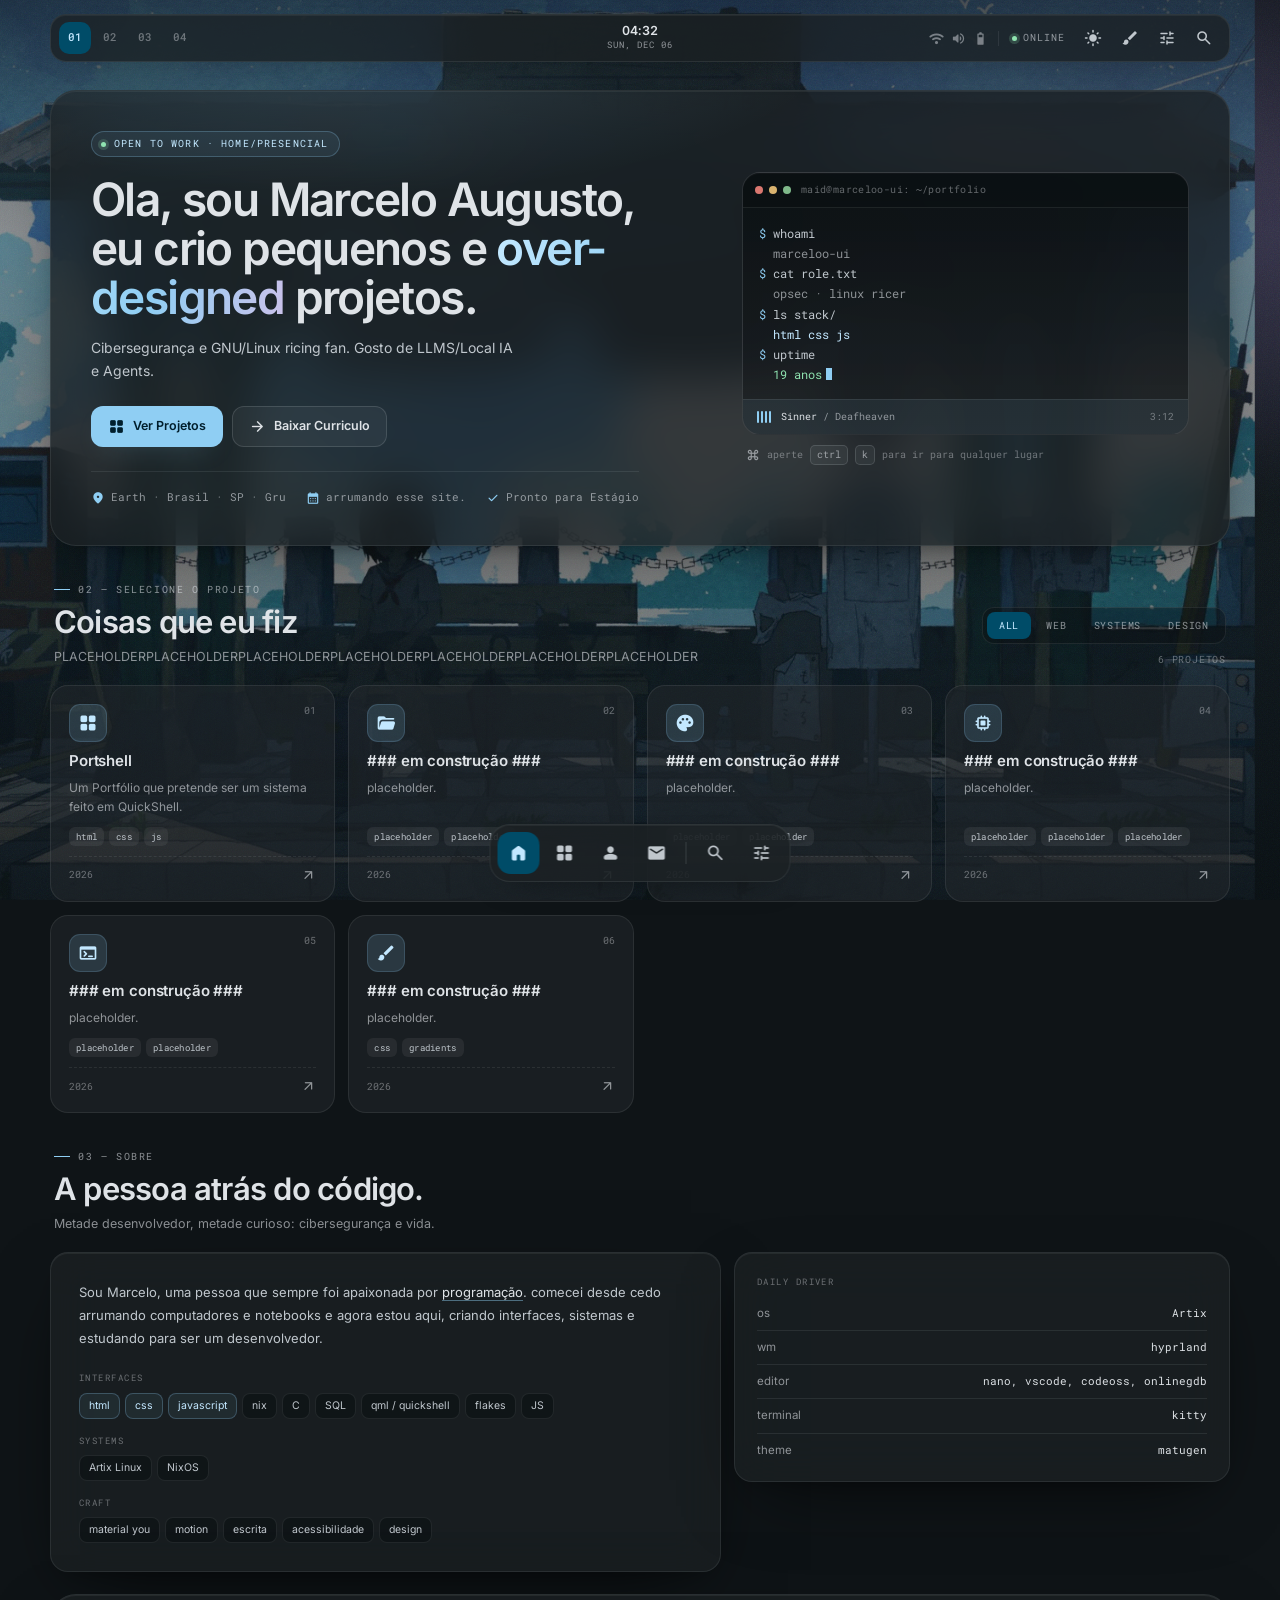
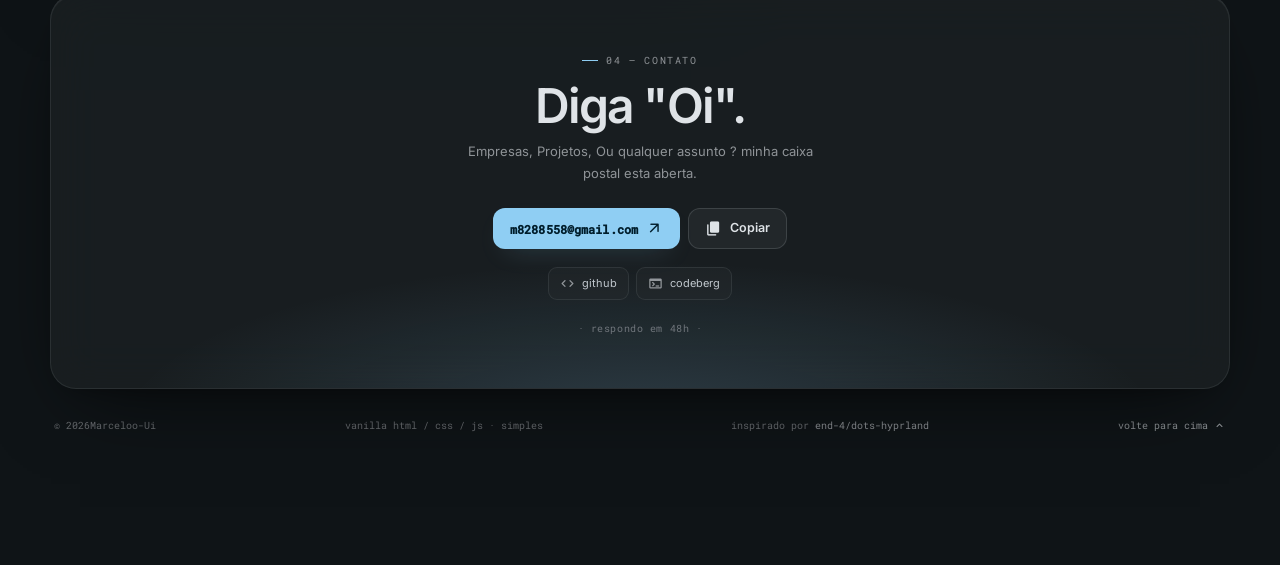
==== commit 77c0448f: "mhmmmm" ====
--- a/index.html
+++ b/index.html
@@ -47,7 +47,7 @@
       <div class="topbar__inner">
         <nav class="workspaces" aria-label="Jump to section">
           <a class="workspace" href="#home" data-nav="home" aria-label="Home" title="Home"><span>01</span></a>
-          <a class="workspace" href="#work" data-nav="work" aria-label="Selected work" title="Selected work"><span>02</span></a>
+          <a class="workspace" href="#work" data-nav="work" aria-label="Selected Work" title="Work"><span>02</span></a>
           <a class="workspace" href="#about" data-nav="about" aria-label="About" title="About"><span>03</span></a>
           <a class="workspace" href="#contact" data-nav="contact" aria-label="Contact" title="Contact"><span>04</span></a>
         </nav>
@@ -82,13 +82,12 @@
 
     <main class="stage" id="main">
       <!-- Hero ------------------------------------------------------ -->
-      <section class="hero window reveal" id="home" data-section data-icon="home" data-title="Home" data-sub="Intro &amp; availability">
+      <section class="hero window reveal" id="home" data-section data-icon="home" data-title="Intro" data-sub="Intro &amp; Experiências">
         <div class="hero__content">
           <p class="pill"><span class="dot"></span>open to work · Home/Presencial</p>
           <h1 class="hero__title">Ola, sou Marcelo Augusto, eu crio pequenos e <em>over-designed</em> projetos.</h1>
           <p class="hero__lede">
-            Cibersegurança e GNU/Linux ricing fan. eu gosto de interfaces
-            bonitas.
+            Cibersegurança e GNU/Linux ricing fan. Gosto de LLMS/Local IA e Agents.
           </p>
 
           <div class="hero__actions">
@@ -139,7 +138,7 @@
         </div>
       </section>
       <!-- Selected work --------------------------------------------- -->
-      <section class="section" id="work" data-section data-icon="grid_view" data-title="Selected work" data-sub="Projects &amp; experiments">
+      <section class="section" id="work" data-section data-icon="grid_view" data-title="Trabalho" data-sub="Projetos &amp; experimentos">
         <div class="section-head reveal">
           <div class="section-head__text">
             <p class="eyebrow">02 — Selecione o Projeto</p>
@@ -153,124 +152,117 @@
               <button class="filter" type="button" data-filter="systems" aria-pressed="false">systems</button>
               <button class="filter" type="button" data-filter="design" aria-pressed="false">design</button>
             </div>
-            <span class="work-count mono" id="work-count" aria-live="polite">6 projects</span>
+            <span class="work-count mono" id="work-count" aria-live="polite">6 Projetos</span>
           </div>
         </div>
 
         <div class="projects">
-          <a class="project" href="#" data-category="web" data-title="maidMod" data-sub="Portfolio shell · 2026">
+          <a class="project" href="https://github.com/marceloo-ui/Portifolio" data-category="web" data-title="PortShell" data-sub="Portfólio shell · 2026">
             <div class="project__top">
               <span class="project__icon"><span class="ms" aria-hidden="true">grid_view</span></span>
               <span class="project__index mono">01</span>
             </div>
-            <h3 class="project__title">maidMod</h3>
-            <p class="project__desc">A portfolio that pretends to be a Quickshell desktop — glass, grids, and a command palette.</p>
+            <h3 class="project__title">Portshell</h3>
+            <p class="project__desc">Um Portfólio que pretende ser um sistema feito em QuickShell.</p>
             <div class="project__tags"><span class="tag">html</span><span class="tag">css</span><span class="tag">js</span></div>
             <div class="project__foot"><span class="mono">2026</span><span class="project__arrow"><span class="ms" aria-hidden="true">arrow_outward</span></span></div>
           </a>
 
-          <a class="project" href="#" data-category="systems" data-title="dots-hyprland rice" data-sub="Dotfiles · 2026">
+          <a class="project" href="#" data-category="systems" data-title="placeholder" data-sub="placeholder">
             <div class="project__top">
               <span class="project__icon"><span class="ms" aria-hidden="true">folder_open</span></span>
               <span class="project__index mono">02</span>
             </div>
-            <h3 class="project__title">dots-hyprland rice</h3>
-            <p class="project__desc">A personal fork of end-4's dotfiles with extra QML widgets, a custom bar, and a warmer palette.</p>
-            <div class="project__tags"><span class="tag">qml</span><span class="tag">quickshell</span><span class="tag">hyprland</span></div>
-            <div class="project__foot"><span class="mono">2026</span><span class="project__arrow"><span class="ms" aria-hidden="true">arrow_outward</span></span></div>
-          </a>
-
-          <a class="project" href="#" data-category="design" data-title="matugen palette lab" data-sub="Design tooling · 2025">
+            <h3 class="project__title">### em construção ###</h3>
+            <p class="project__desc">placeholder. </p>
+            <div class="project__tags"><span class="tag">placeholder</span><span class="tag">placeholder</span></div>
+            <div class="project__foot"><span class="mono">2026</span><span class="project__arrow"><span class="ms" aria-hidden="true">arrow_outward</span></span></div>
+          </a>
+
+          <a class="project" href="#" data-category="design" data-title="placeholder" data-sub="placeholder">
             <div class="project__top">
               <span class="project__icon"><span class="ms" aria-hidden="true">palette</span></span>
               <span class="project__index mono">03</span>
             </div>
-            <h3 class="project__title">matugen palette lab</h3>
-            <p class="project__desc">Wallpaper-to-Material-You palette generator with live previews and copyable CSS tokens.</p>
-            <div class="project__tags"><span class="tag">material you</span><span class="tag">color</span></div>
-            <div class="project__foot"><span class="mono">2025</span><span class="project__arrow"><span class="ms" aria-hidden="true">arrow_outward</span></span></div>
-          </a>
-
-          <a class="project" href="#" data-category="systems" data-title="KernelStuff.asm" data-sub="Low-level experiments · 2025">
+            <h3 class="project__title">### em construção ###</h3>
+            <p class="project__desc">placeholder.</p>
+            <div class="project__tags"><span class="tag">placeholder</span><span class="tag">placeholder</span></div>
+            <div class="project__foot"><span class="mono">2026</span><span class="project__arrow"><span class="ms" aria-hidden="true">arrow_outward</span></span></div>
+          </a>
+
+          <a class="project" href="#" data-category="systems" data-title="placeholder" data-sub="placeholder">
             <div class="project__top">
               <span class="project__icon"><span class="ms" aria-hidden="true">memory</span></span>
               <span class="project__index mono">04</span>
             </div>
-            <h3 class="project__title">Nix-SETUP</h3>
-            <p class="project__desc">Config base minha para sistemas em NixOS.</p>
-            <div class="project__tags"><span class="tag">nix</span><span class="tag">flake</span><span class="tag">NixOS</span></div>
-            <div class="project__foot"><span class="mono">2025</span><span class="project__arrow"><span class="ms" aria-hidden="true">arrow_outward</span></span></div>
-          </a>
-
-          <a class="project" href="#" data-category="web" data-title="launcher" data-sub="Command palette · 2025">
+            <h3 class="project__title">### em construção ###</h3>
+            <p class="project__desc">placeholder.</p>
+            <div class="project__tags"><span class="tag">placeholder</span><span class="tag">placeholder</span><span class="tag">placeholder</span></div>
+            <div class="project__foot"><span class="mono">2026</span><span class="project__arrow"><span class="ms" aria-hidden="true">arrow_outward</span></span></div>
+          </a>
+
+          <a class="project" href="#" data-category="web" data-title="placeholder" data-sub="placeholder">
             <div class="project__top">
               <span class="project__icon"><span class="ms" aria-hidden="true">terminal</span></span>
               <span class="project__index mono">05</span>
             </div>
-            <h3 class="project__title">launcher</h3>
-            <p class="project__desc">A fuzzy command palette in a few kilobytes of vanilla JavaScript. The one you're using now.</p>
-            <div class="project__tags"><span class="tag">javascript</span><span class="tag">a11y</span></div>
-            <div class="project__foot"><span class="mono">2025</span><span class="project__arrow"><span class="ms" aria-hidden="true">arrow_outward</span></span></div>
-          </a>
-
-          <a class="project" href="#" data-category="design" data-title="wallpaper engine" data-sub="CSS experiments · 2024">
+            <h3 class="project__title">### em construção ###</h3>
+            <p class="project__desc">placeholder.</p>
+            <div class="project__tags"><span class="tag">placeholder</span><span class="tag">placeholder</span></div>
+            <div class="project__foot"><span class="mono">2026</span><span class="project__arrow"><span class="ms" aria-hidden="true">arrow_outward</span></span></div>
+          </a>
+
+          <a class="project" href="#" data-category="design" data-title="placeholder" data-sub="placeholder">
             <div class="project__top">
               <span class="project__icon"><span class="ms" aria-hidden="true">brush</span></span>
               <span class="project__index mono">06</span>
             </div>
-            <h3 class="project__title">wallpaper engine</h3>
-            <p class="project__desc">CSS-only wallpapers driven by a single accent token — no images, no canvas, no loading.</p>
+            <h3 class="project__title">### em construção ###</h3>
+            <p class="project__desc">placeholder.</p>
             <div class="project__tags"><span class="tag">css</span><span class="tag">gradients</span></div>
-            <div class="project__foot"><span class="mono">2024</span><span class="project__arrow"><span class="ms" aria-hidden="true">arrow_outward</span></span></div>
+            <div class="project__foot"><span class="mono">2026</span><span class="project__arrow"><span class="ms" aria-hidden="true">arrow_outward</span></span></div>
           </a>
         </div>
       </section>
       <!-- About ----------------------------------------------------- -->
-      <section class="section" id="about" data-section data-icon="person" data-title="About" data-sub="Bio, skills &amp; setup">
+      <section class="section" id="about" data-section data-icon="person" data-title="Sobre" data-sub="Bio, habilidades &amp; setup">
         <div class="section-head reveal">
           <div class="section-head__text">
-            <p class="eyebrow">03 — about</p>
-            <h2 class="section-title">The person behind the blur</h2>
-            <p class="section-sub">Half front-end developer, half desktop ricer. Mostly one long excuse to tweak border radii.</p>
+            <p class="eyebrow">03 — sobre</p>
+            <h2 class="section-title">A pessoa atrás do código.</h2>
+            <p class="section-sub">Metade desenvolvedor, metade curioso: cibersegurança e vida.</p>
           </div>
         </div>
 
         <div class="about-grid">
           <article class="window about-card reveal">
             <p>
-              I'm Avery, a developer who cares a lot about how software <em>feels</em>.
-              I started out customising Linux desktops, fell down the Material You rabbit hole,
-              and ended up building interfaces for the web with the same obsession.
-            </p>
-            <p>
-              These days I split my time between client work, small open-source tools, and
-              rebuilding my own setup for the fourth time this year. If it has a blur radius,
-              a tasteful monospace label, and a keyboard shortcut, I'm interested.
+              Sou Marcelo, uma pessoa que sempre foi apaixonada por <em>programação</em>.
+              comecei desde cedo arrumando computadores e notebooks e agora estou aqui,
+              criando interfaces, sistemas e estudando para ser um desenvolvedor.
             </p>
 
             <div class="skills">
               <div class="skill-group">
-                <p class="skill-group__name">interfaces</p>
+                <p class="skill-group__name">interfaces</p> <!-- codigos usados + nao usados -->
                 <div class="chips">
                   <span class="chip chip--accent">html</span><span class="chip chip--accent">css</span>
-                  <span class="chip chip--accent">javascript</span><span class="chip">typescript</span>
-                  <span class="chip">qml / quickshell</span><span class="chip">react</span>
+                  <span class="chip chip--accent">javascript</span><span class="chip">nix</span><span class="chip">C</span><span class="chip">SQL</span> 
+                  <span class="chip">qml / quickshell</span><span class="chip">flakes</span><span class="chip">JS</span>
                 </div>
               </div>
               <div class="skill-group">
                 <p class="skill-group__name">systems</p>
                 <div class="chips">
-                  <span class="chip">arch linux</span><span class="chip">hyprland</span>
-                  <span class="chip">bash</span><span class="chip">nix</span>
-                  <span class="chip">git</span><span class="chip">docker</span>
+                  <span class="chip">Artix Linux</span><span class="chip">NixOS</span> <!-- sistemas operacionais -->
                 </div>
               </div>
               <div class="skill-group">
                 <p class="skill-group__name">craft</p>
                 <div class="chips">
                   <span class="chip">material you</span><span class="chip">motion</span>
-                  <span class="chip">typography</span><span class="chip">accessibility</span>
-                  <span class="chip">design tokens</span>
+                  <span class="chip">escrita</span><span class="chip">acessibilidade</span>
+                  <span class="chip">design</span>
                 </div>
               </div>
             </div>
@@ -280,65 +272,54 @@
             <div>
               <p class="skill-group__name">daily driver</p>
               <dl class="setup">
-                <div class="setup-row"><dt>os</dt><dd>arch linux</dd></div>
+                <div class="setup-row"><dt>os</dt><dd>Artix</dd></div>
                 <div class="setup-row"><dt>wm</dt><dd>hyprland</dd></div>
-                <div class="setup-row"><dt>shell</dt><dd>quickshell</dd></div>
-                <div class="setup-row"><dt>editor</dt><dd>neovim</dd></div>
+                <div class="setup-row"><dt>editor</dt><dd>nano, vscode, codeoss, onlinegdb</dd></div>
                 <div class="setup-row"><dt>terminal</dt><dd>kitty</dd></div>
                 <div class="setup-row"><dt>theme</dt><dd>matugen</dd></div>
               </dl>
             </div>
-            <div>
-              <p class="skill-group__name">currently</p>
-              <ul class="now-list">
-                <li><span class="ms" aria-hidden="true">school</span>Reading <em>The Design of Everyday Things</em></li>
-                <li><span class="ms" aria-hidden="true">audiotrack</span>Listening to <em>Sunbather</em></li>
-                <li><span class="ms" aria-hidden="true">tune</span>Building <em>this portfolio</em></li>
-              </ul>
-            </div>
           </aside>
         </div>
       </section>
 
       <!-- Contact --------------------------------------------------- -->
-      <section class="section" id="contact" data-section data-icon="mail" data-title="Contact" data-sub="Say hello">
+      <section class="section" id="Contato" data-section data-icon="mail" data-title="Contato" data-sub="Diga oi">
         <div class="window contact reveal">
-          <p class="eyebrow">04 — contact</p>
-          <h2 class="contact__title">Say hello.</h2>
-          <p class="contact__lede">Freelance projects, collaborations, or just want to argue about window borders? My inbox is open.</p>
+          <p class="eyebrow">04 — contato</p>
+          <h2 class="contact__title">Diga "Oi".</h2>
+          <p class="contact__lede">Empresas, Projetos, Ou qualquer assunto ? minha caixa postal esta aberta.</p>
 
           <div class="email-row">
-            <a class="btn btn--primary btn--mail mono" href="mailto:hello@example.com" data-email="hello@example.com">
-              hello@example.com<span class="ms" aria-hidden="true">arrow_outward</span>
+            <a class="btn btn--primary btn--mail mono" href="mailto:m8288558@gmail.com" data-email="m8288558@gmail.com">
+              m8288558@gmail.com<span class="ms" aria-hidden="true">arrow_outward</span>
             </a>
-            <button class="btn btn--ghost" type="button" data-copy-email="hello@example.com">
-              <span class="ms" aria-hidden="true">content_copy</span>Copy
+            <button class="btn btn--ghost" type="button" data-copy-email="m8288558@gmail.com">
+              <span class="ms" aria-hidden="true">content_copy</span>Copiar
             </button>
           </div>
 
           <div class="socials">
-            <a class="social" href="#" aria-label="GitHub"><span class="ms" aria-hidden="true">code</span>github</a>
-            <a class="social" href="#" aria-label="Codeberg"><span class="ms" aria-hidden="true">terminal</span>codeberg</a>
-            <a class="social" href="#" aria-label="Discord"><span class="ms" aria-hidden="true">send</span>discord</a>
-            <a class="social" href="#" aria-label="Fediverse"><span class="ms" aria-hidden="true">email</span>fediverse</a>
-          </div>
-
-          <p class="contact__note mono">pgp on request · replies within 48h</p>
+            <a class="social" href="https://github.com/marceloo-ui" aria-label="GitHub"><span class="ms" aria-hidden="true">code</span>github</a>
+            <a class="social" href="https://codeberg.org/marceloo-ui" aria-label="Codeberg"><span class="ms" aria-hidden="true">terminal</span>codeberg</a>
+          </div>
+
+          <p class="contact__note mono"> · respondo em 48h · </p>
         </div>
       </section>
 
       <footer class="site-footer">
-        <span>© <span id="year">2026</span> Avery Quinn</span>
-        <span>vanilla html / css / js · no build step</span>
-        <span>inspired by <a href="https://github.com/end-4/dots-hyprland" target="_blank" rel="noreferrer noopener">end-4/dots-hyprland</a></span>
-        <a class="site-footer__top" href="#home">back to top<span class="ms" aria-hidden="true">expand_less</span></a>
+        <span>© <span id="year">2026</span>Marceloo-Ui</span>
+        <span>vanilla html / css / js · simples</span>
+        <span>inspirado por <a href="https://github.com/end-4/dots-hyprland" target="_blank" rel="noreferrer noopener">end-4/dots-hyprland</a></span>
+        <a class="site-footer__top" href="#home">volte para cima<span class="ms" aria-hidden="true">expand_less</span></a>
       </footer>
     </main>
 
     <!-- Dock --------------------------------------------------------- -->
     <nav class="dock" aria-label="Quick navigation">
       <a class="dock__btn" href="#home" data-nav="home" aria-label="Home" data-label="Home"><span class="ms" aria-hidden="true">home</span></a>
-      <a class="dock__btn" href="#work" data-nav="work" aria-label="Selected work" data-label="Work"><span class="ms" aria-hidden="true">grid_view</span></a>
+      <a class="dock__btn" href="#work" data-nav="Work" aria-label="Selected Work" data-label="Work"><span class="ms" aria-hidden="true">grid_view</span></a>
       <a class="dock__btn" href="#about" data-nav="about" aria-label="About" data-label="About"><span class="ms" aria-hidden="true">person</span></a>
       <a class="dock__btn" href="#contact" data-nav="contact" aria-label="Contact" data-label="Contact"><span class="ms" aria-hidden="true">mail</span></a>
       <span class="dock__divider" aria-hidden="true"></span>
@@ -350,17 +331,17 @@
   <!-- Command palette ----------------------------------------------- -->
   <div class="overlay" id="panel-launcher" data-panel="launcher" hidden>
     <div class="palette" role="dialog" aria-modal="true" aria-labelledby="launcher-label">
-      <label class="sr-only" id="launcher-label" for="launcher-input">Search the site</label>
+      <label class="sr-only" id="launcher-label" for="launcher-input">Pesquisar</label>
       <div class="palette__search">
         <span class="ms" aria-hidden="true">search</span>
-        <input id="launcher-input" type="text" role="combobox" aria-expanded="true" aria-autocomplete="list" aria-controls="launcher-results" autocomplete="off" spellcheck="false" placeholder="Jump to a section, project, or action…" />
+        <input id="launcher-input" type="text" role="combobox" aria-expanded="true" aria-autocomplete="list" aria-controls="launcher-results" autocomplete="off" spellcheck="false" placeholder="Vá para um projeto, seção etc." />
         <kbd>esc</kbd>
       </div>
       <ul class="palette__results" id="launcher-results" role="listbox" aria-label="Results"></ul>
       <div class="palette__foot">
-        <span><kbd>↑</kbd><kbd>↓</kbd> navigate</span>
-        <span><kbd>↵</kbd> open</span>
-        <span class="mono">maidmod ~ palette</span>
+        <span><kbd>↑</kbd><kbd>↓</kbd> navegar</span>
+        <span><kbd>↵</kbd> abrir</span>
+        <span class="mono">marceloo-ui</span>
       </div>
     </div>
   </div>
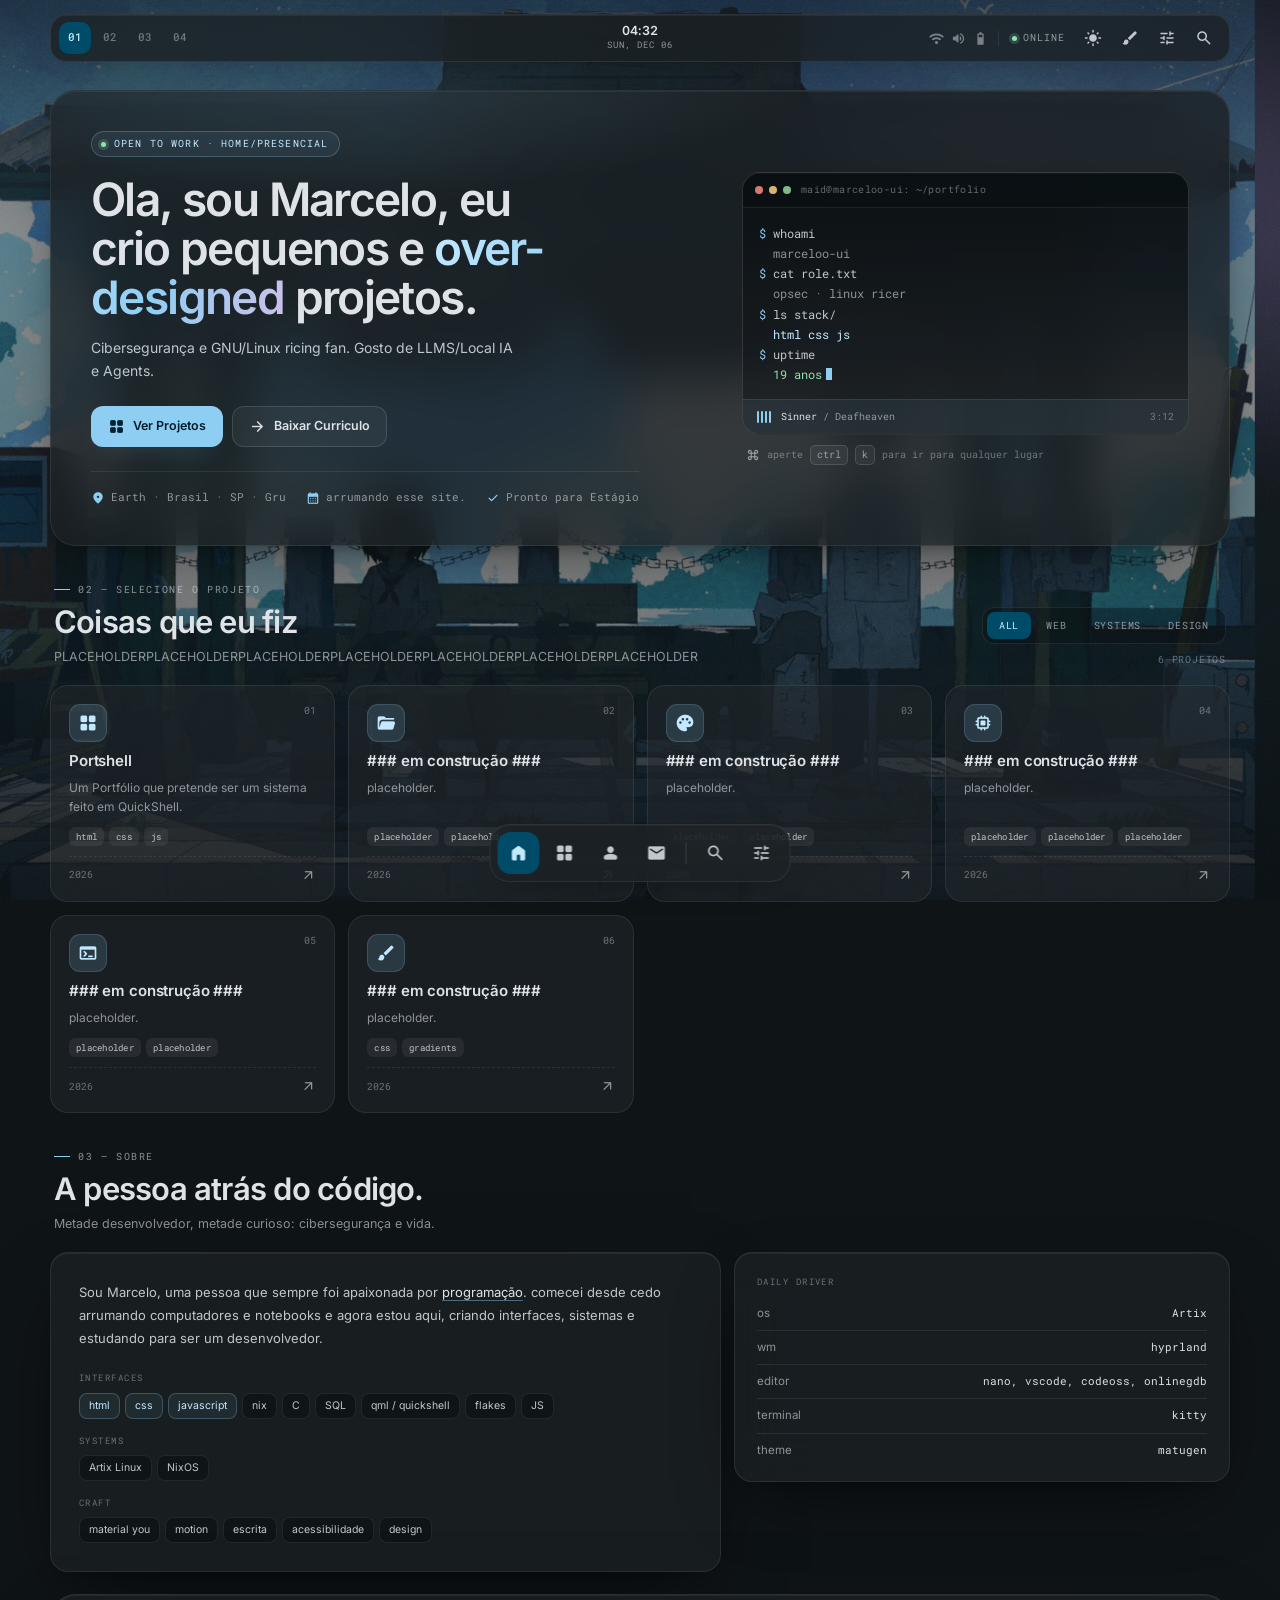
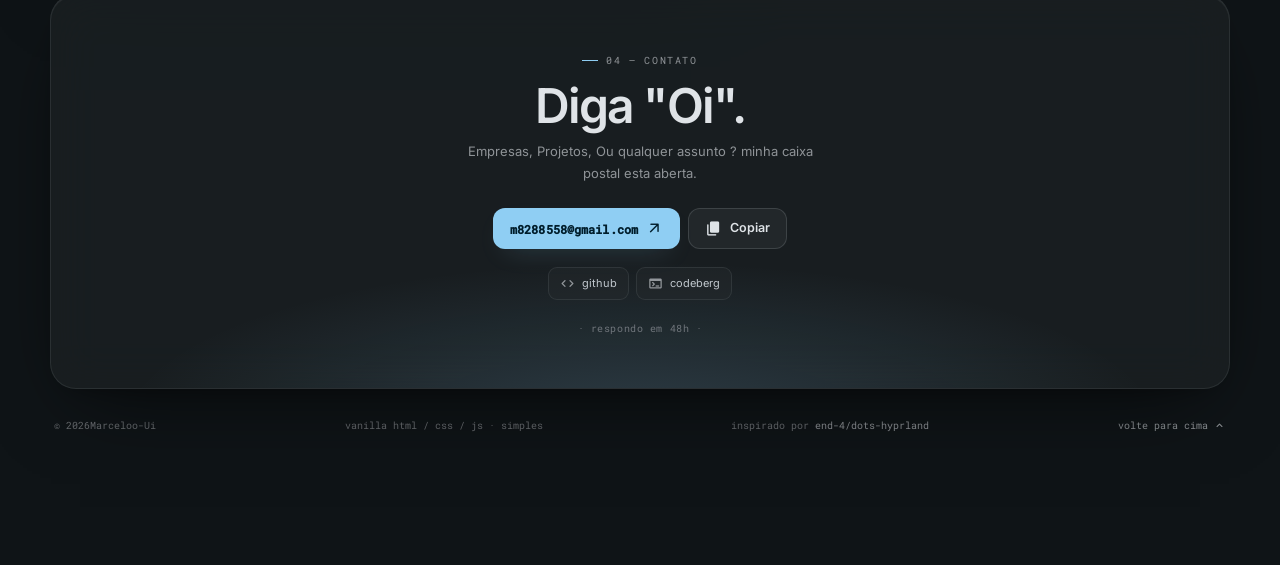
==== commit 8e90269e: "hm" ====
--- a/index.html
+++ b/index.html
@@ -5,18 +5,18 @@
   <meta name="viewport" content="width=device-width, initial-scale=1" />
   <meta name="theme-color" content="#0f1417" />
   <meta name="description" content="Avery Quinn — creative developer and Linux ricing enthusiast. A portfolio built to feel like a Quickshell desktop." />
-  <title>Marcelo Augusto — CyBR</title>
+  <title>marceloo-ui</title>
   <link rel="icon" type="image/svg+xml" href="data:image/svg+xml,%3Csvg xmlns='http://www.w3.org/2000/svg' viewBox='0 0 32 32'%3E%3Crect width='32' height='32' rx='8' fill='%230f1417'/%3E%3Cpath d='M9 10l6 6-6 6' fill='none' stroke='%238fcef3' stroke-width='2.5' stroke-linecap='round' stroke-linejoin='round'/%3E%3Cpath d='M17 22h6' stroke='%238fcef3' stroke-width='2.5' stroke-linecap='round'/%3E%3C/svg%3E" />
 
-  <link rel="preload" href="assets/fonts/inter-latin-var.woff2" as="font" type="font/woff2" crossorigin />
-  <link rel="preload" href="assets/fonts/material-symbols-rounded.woff2" as="font" type="font/woff2" crossorigin />
-
-  <link rel="stylesheet" href="css/fonts.css" />
-  <link rel="stylesheet" href="css/tokens.css" />
-  <link rel="stylesheet" href="css/base.css" />
-  <link rel="stylesheet" href="css/shell.css" />
-  <link rel="stylesheet" href="css/sections.css" />
-  <link rel="stylesheet" href="css/overlays.css" />
+  <link rel="preload" href="src/assets/fonts/inter-latin-var.woff2" as="font" type="font/woff2" crossorigin />
+  <link rel="preload" href="src/assets/fonts/material-symbols-rounded.woff2" as="font" type="font/woff2" crossorigin />
+
+  <link rel="stylesheet" href="src/css/fonts.css" />
+  <link rel="stylesheet" href="src/css/tokens.css" />
+  <link rel="stylesheet" href="src/css/base.css" />
+  <link rel="stylesheet" href="src/css/shell.css" />
+  <link rel="stylesheet" href="src/css/sections.css" />
+  <link rel="stylesheet" href="src/css/overlays.css" />
 
   <script>
     // Apply saved theme before paint so there is no flash.
@@ -34,7 +34,7 @@
 
   <!-- Wallpaper stack ------------------------------------------------ -->
   <div class="wallpaper" aria-hidden="true">
-    <img class="wallpaper__image" src="assets/wallpaper.webp" alt="" decoding="async" fetchpriority="high" />
+    <img class="wallpaper__image" src="src/assets/wallpaper.webp" alt="" decoding="async" fetchpriority="high" />
     <div class="wallpaper__wash"></div>
     <div class="wallpaper__scrim"></div>
     <div class="wallpaper__grain"></div>
@@ -85,7 +85,7 @@
       <section class="hero window reveal" id="home" data-section data-icon="home" data-title="Intro" data-sub="Intro &amp; Experiências">
         <div class="hero__content">
           <p class="pill"><span class="dot"></span>open to work · Home/Presencial</p>
-          <h1 class="hero__title">Ola, sou Marcelo Augusto, eu crio pequenos e <em>over-designed</em> projetos.</h1>
+          <h1 class="hero__title">Ola, sou Marcelo, eu crio pequenos e <em>over-designed</em> projetos.</h1>
           <p class="hero__lede">
             Cibersegurança e GNU/Linux ricing fan. Gosto de LLMS/Local IA e Agents.
           </p>
@@ -412,7 +412,7 @@
       </header>
 
       <div class="wallpaper-grid" role="group" aria-label="Wallpaper choice">
-        <button class="wallpaper-option" type="button" data-set-wallpaper="image" aria-pressed="true" style="--preview:url('assets/wallpaper.webp')">
+        <button class="wallpaper-option" type="button" data-set-wallpaper="image" aria-pressed="true" style="--preview:url('src/assets/wallpaper.webp')">
           <span class="wallpaper-option__preview"></span>
           <span class="wallpaper-option__label">Wallpaper<span class="ms" aria-hidden="true">check</span></span>
         </button>
@@ -442,6 +442,6 @@
     <span id="toast-message">Copied to clipboard</span>
   </div>
 
-  <script src="js/app.js" defer></script>
+  <script src="src/js/app.js" defer></script>
 </body>
 </html>
--- a/src/css/fonts.css
+++ b/src/css/fonts.css
@@ -0,0 +1,64 @@
+/* Self-hosted fonts — no network needed after clone. */
+
+@font-face {
+  font-family: "Inter";
+  font-style: normal;
+  font-weight: 100 900;
+  font-display: swap;
+  src: url("../assets/fonts/inter-latin-var.woff2") format("woff2");
+}
+
+@font-face {
+  font-family: "Roboto Mono";
+  font-style: normal;
+  font-weight: 400;
+  font-display: swap;
+  src: url("../assets/fonts/roboto-mono-400-latin.woff2") format("woff2");
+}
+
+@font-face {
+  font-family: "Roboto Mono";
+  font-style: normal;
+  font-weight: 500;
+  font-display: swap;
+  src: url("../assets/fonts/roboto-mono-500-latin.woff2") format("woff2");
+}
+
+@font-face {
+  font-family: "Material Symbols Rounded";
+  font-style: normal;
+  font-weight: 100 700;
+  font-display: block;
+  src: url("../assets/fonts/material-symbols-rounded.woff2") format("woff2");
+}
+
+/* Usage: <span class="ms" aria-hidden="true">home</span> */
+.ms {
+  font-family: "Material Symbols Rounded";
+  font-weight: normal;
+  font-style: normal;
+  font-size: 1.25em;
+  line-height: 1;
+  letter-spacing: normal;
+  text-transform: none;
+  display: inline-block;
+  white-space: nowrap;
+  word-wrap: normal;
+  direction: ltr;
+  font-variation-settings:
+    "FILL" 1,
+    "wght" 400,
+    "GRAD" 0,
+    "opsz" 24;
+  -webkit-font-smoothing: antialiased;
+  text-rendering: optimizeLegibility;
+  user-select: none;
+}
+
+.ms--outline {
+  font-variation-settings:
+    "FILL" 0,
+    "wght" 400,
+    "GRAD" 0,
+    "opsz" 24;
+}
--- a/src/css/tokens.css
+++ b/src/css/tokens.css
@@ -0,0 +1,236 @@
+/* ==========================================================================
+   Design tokens
+   --------------------------------------------------------------------------
+   The palette below is torn straight out of matugen's generated
+   ~/.local/state/quickshell/generated/colors.json, so the site starts out
+   matching the current Hyprland / israshell theme.
+
+   Want a different palette? Change these values, or add a new [data-accent]
+   block and a swatch button in index.html.
+   ========================================================================== */
+
+:root {
+  color-scheme: dark;
+
+  /* --- M3 dark surface roles ------------------------------------------- */
+  --md-background: #0f1417;
+  --md-surface: #0f1417;
+  --md-surface-container-lowest: #0a0f12;
+  --md-surface-container-low: #181c1f;
+  --md-surface-container: #1c2023;
+  --md-surface-container-high: #262b2e;
+  --md-surface-container-highest: #313539;
+  --md-on-surface: #dfe3e7;
+  --md-on-surface-variant: #c0c7cd;
+  --md-outline: #8a9297;
+  --md-outline-variant: #41484d;
+  --md-secondary: #b5c9d7;
+  --md-secondary-container: #364955;
+  --md-on-secondary-container: #d1e5f4;
+  --md-error: #ffb4ab;
+  --md-on-error-container: #ffdad6;
+
+  /* --- Accent: sky (matugen primary from the current wallpaper) -------- */
+  --accent: #8fcef3;
+  --accent-strong: #c3e8ff;
+  --on-accent: #001e2c;
+  --accent-container: #004c68;
+  --on-accent-container: #c3e8ff;
+  --accent-2: #cac1ea;
+  --accent-2-container: #484264;
+  --on-accent-2-container: #e6deff;
+
+  /* --- Derived surfaces ------------------------------------------------ */
+  --window-bg: color-mix(in srgb, var(--md-surface-container) 78%, transparent);
+  --panel-bg: color-mix(in srgb, var(--md-surface-container) 66%, transparent);
+  --popover-bg: color-mix(in srgb, var(--md-surface-container-high) 86%, transparent);
+  --card-bg: color-mix(in srgb, var(--md-surface-container-high) 48%, transparent);
+  --card-bg-hover: color-mix(in srgb, var(--md-surface-container-highest) 70%, transparent);
+  --input-bg: color-mix(in srgb, var(--md-surface-container-lowest) 55%, transparent);
+  --hairline: color-mix(in srgb, var(--md-on-surface) 9%, transparent);
+  --hairline-strong: color-mix(in srgb, var(--md-on-surface) 15%, transparent);
+  --accent-soft: color-mix(in srgb, var(--accent) 15%, transparent);
+  --accent-softer: color-mix(in srgb, var(--accent) 8%, transparent);
+  --accent-glow: color-mix(in srgb, var(--accent) 30%, transparent);
+  --muted: color-mix(in srgb, var(--md-on-surface) 60%, transparent);
+  --faint: color-mix(in srgb, var(--md-on-surface) 42%, transparent);
+  --good: #8fe3b0;
+
+  /* --- Shape ----------------------------------------------------------- */
+  --r-window: 26px;
+  --r-card: 18px;
+  --r-control: 12px;
+  --r-pill: 999px;
+
+  /* --- Type ------------------------------------------------------------ */
+  --font-ui: "Inter", "Segoe UI", system-ui, -apple-system, sans-serif;
+  --font-mono: "Roboto Mono", "JetBrains Mono", ui-monospace, monospace;
+  --text-xs: 10.5px;
+  --text-sm: 12px;
+  --text-md: 13px;
+  --text-lg: 15px;
+
+  /* --- Effects --------------------------------------------------------- */
+  --blur: 24px;
+  --shadow-window:
+    0 28px 80px -30px rgba(0, 0, 0, 0.7),
+    0 8px 24px -16px rgba(0, 0, 0, 0.55),
+    inset 0 1px 0 color-mix(in srgb, white 6%, transparent);
+  --shadow-pill:
+    0 12px 34px -20px rgba(0, 0, 0, 0.65),
+    inset 0 1px 0 color-mix(in srgb, white 5%, transparent);
+  --ease: cubic-bezier(0.22, 0.78, 0.2, 1);
+  --ease-spring: cubic-bezier(0.34, 1.56, 0.64, 1);
+  --screen-dim: 0;
+}
+
+/* --- Accent variants (dark) -------------------------------------------- */
+
+:root[data-accent="lavender"] {
+  --accent: #cac1ea;
+  --accent-strong: #e6deff;
+  --on-accent: #1c1736;
+  --accent-container: #484264;
+  --on-accent-container: #e6deff;
+  --accent-2: #8fcef3;
+  --accent-2-container: #004c68;
+  --on-accent-2-container: #c3e8ff;
+}
+
+:root[data-accent="mint"] {
+  --accent: #9bdcc0;
+  --accent-strong: #b9f2da;
+  --on-accent: #003825;
+  --accent-container: #00513b;
+  --on-accent-container: #a8f5d4;
+  --accent-2: #cac1ea;
+  --accent-2-container: #484264;
+  --on-accent-2-container: #e6deff;
+}
+
+:root[data-accent="peach"] {
+  --accent: #f3c9a8;
+  --accent-strong: #ffdcbe;
+  --on-accent: #3b220b;
+  --accent-container: #5d3f22;
+  --on-accent-container: #ffdcbe;
+  --accent-2: #cac1ea;
+  --accent-2-container: #484264;
+  --on-accent-2-container: #e6deff;
+}
+
+:root[data-accent="rose"] {
+  --accent: #f0b8c8;
+  --accent-strong: #ffd9e2;
+  --on-accent: #3e001d;
+  --accent-container: #633b46;
+  --on-accent-container: #ffd9e2;
+  --accent-2: #cac1ea;
+  --accent-2-container: #484264;
+  --on-accent-2-container: #e6deff;
+}
+
+/* --- Light theme ------------------------------------------------------- */
+
+:root[data-theme="light"] {
+  color-scheme: light;
+
+  --md-background: #f5fafd;
+  --md-surface: #f5fafd;
+  --md-surface-container-lowest: #ffffff;
+  --md-surface-container-low: #eff4f8;
+  --md-surface-container: #e9eef2;
+  --md-surface-container-high: #e4e9ed;
+  --md-surface-container-highest: #dee3e7;
+  --md-on-surface: #171c1f;
+  --md-on-surface-variant: #40484c;
+  --md-outline: #70787d;
+  --md-outline-variant: #bfc8cc;
+  --md-secondary: #4e616d;
+  --md-secondary-container: #d1e5f4;
+  --md-on-secondary-container: #0a1e28;
+  --md-error: #ba1a1a;
+  --md-on-error-container: #410002;
+
+  /* Sky, but readable on light surfaces */
+  --accent: #006689;
+  --accent-strong: #004c68;
+  --on-accent: #ffffff;
+  --accent-container: #c3e8ff;
+  --on-accent-container: #001e2c;
+  --accent-2: #605a7d;
+  --accent-2-container: #e6deff;
+  --on-accent-2-container: #1c1736;
+
+  --window-bg: color-mix(in srgb, var(--md-surface-container-lowest) 84%, transparent);
+  --panel-bg: color-mix(in srgb, var(--md-surface-container-lowest) 75%, transparent);
+  --popover-bg: color-mix(in srgb, var(--md-surface-container-lowest) 92%, transparent);
+  --card-bg: color-mix(in srgb, var(--md-surface-container-low) 82%, transparent);
+  --card-bg-hover: var(--md-surface-container);
+  --input-bg: color-mix(in srgb, var(--md-surface-container-lowest) 80%, transparent);
+  --muted: color-mix(in srgb, var(--md-on-surface) 62%, transparent);
+  --faint: color-mix(in srgb, var(--md-on-surface) 45%, transparent);
+  --good: #1f7a4c;
+  --shadow-window:
+    0 30px 80px -34px rgba(23, 28, 31, 0.35),
+    0 8px 24px -16px rgba(23, 28, 31, 0.18),
+    inset 0 1px 0 rgba(255, 255, 255, 0.7);
+  --shadow-pill:
+    0 12px 34px -22px rgba(23, 28, 31, 0.35),
+    inset 0 1px 0 rgba(255, 255, 255, 0.7);
+}
+
+:root[data-theme="light"][data-accent="lavender"] {
+  --accent: #605a7d;
+  --accent-strong: #484264;
+  --on-accent: #ffffff;
+  --accent-container: #e6deff;
+  --on-accent-container: #1c1736;
+  --accent-2: #006689;
+  --accent-2-container: #c3e8ff;
+  --on-accent-2-container: #001e2c;
+}
+
+:root[data-theme="light"][data-accent="mint"] {
+  --accent: #006b4f;
+  --accent-strong: #00513b;
+  --on-accent: #ffffff;
+  --accent-container: #a8f5d4;
+  --on-accent-container: #002116;
+  --accent-2: #605a7d;
+  --accent-2-container: #e6deff;
+  --on-accent-2-container: #1c1736;
+}
+
+:root[data-theme="light"][data-accent="peach"] {
+  --accent: #7a5533;
+  --accent-strong: #5d3f22;
+  --on-accent: #ffffff;
+  --accent-container: #ffdcbe;
+  --on-accent-container: #2c1600;
+  --accent-2: #605a7d;
+  --accent-2-container: #e6deff;
+  --on-accent-2-container: #1c1736;
+}
+
+:root[data-theme="light"][data-accent="rose"] {
+  --accent: #7d4a58;
+  --accent-strong: #633b46;
+  --on-accent: #ffffff;
+  --accent-container: #ffd9e2;
+  --on-accent-container: #31101b;
+  --accent-2: #605a7d;
+  --accent-2-container: #e6deff;
+  --on-accent-2-container: #1c1736;
+}
+
+/* --- Effect toggles ---------------------------------------------------- */
+
+body[data-blur="off"] {
+  --blur: 0px;
+  --window-bg: var(--md-surface-container);
+  --panel-bg: var(--md-surface-container);
+  --popover-bg: var(--md-surface-container-high);
+  --card-bg: var(--md-surface-container-high);
+  --input-bg: var(--md-surface-container-low);
+}
--- a/src/css/base.css
+++ b/src/css/base.css
@@ -0,0 +1,297 @@
+/* ==========================================================================
+   Reset, wallpaper, global behaviour
+   ========================================================================== */
+
+*,
+*::before,
+*::after {
+  box-sizing: border-box;
+}
+
+* {
+  margin: 0;
+}
+
+html {
+  scroll-behavior: smooth;
+  -webkit-text-size-adjust: 100%;
+}
+
+body {
+  min-height: 100svh;
+  background: var(--md-background);
+  color: var(--md-on-surface);
+  font-family: var(--font-ui);
+  font-size: var(--text-md);
+  font-optical-sizing: auto;
+  font-feature-settings: "cv02", "cv03", "cv04", "cv11";
+  line-height: 1.5;
+  -webkit-font-smoothing: antialiased;
+  overflow-x: hidden;
+}
+
+button,
+input,
+textarea {
+  font: inherit;
+  color: inherit;
+}
+
+button {
+  border: 0;
+  background: none;
+  cursor: pointer;
+}
+
+a {
+  color: inherit;
+  text-decoration: none;
+}
+
+img,
+svg {
+  display: block;
+  max-width: 100%;
+}
+
+h1,
+h2,
+h3,
+h4 {
+  font-weight: 600;
+  line-height: 1.15;
+  text-wrap: balance;
+}
+
+p {
+  text-wrap: pretty;
+}
+
+code,
+kbd,
+pre {
+  font-family: var(--font-mono);
+}
+
+ul,
+ol {
+  list-style: none;
+  padding: 0;
+}
+
+fieldset {
+  border: 0;
+  padding: 0;
+}
+
+::selection {
+  background: color-mix(in srgb, var(--accent) 38%, transparent);
+  color: var(--md-on-surface);
+}
+
+:focus-visible {
+  outline: 2px solid var(--accent);
+  outline-offset: 2px;
+}
+
+[hidden] {
+  display: none !important;
+}
+
+/* --- Wallpaper --------------------------------------------------------- */
+
+.wallpaper {
+  position: fixed;
+  inset: 0;
+  z-index: 0;
+  overflow: hidden;
+  background:
+    radial-gradient(90% 70% at 18% 12%, #1d3f58 0%, transparent 60%),
+    radial-gradient(80% 65% at 82% 18%, #3c3457 0%, transparent 62%),
+    radial-gradient(100% 90% at 50% 100%, #0a171f 0%, #0f1417 70%);
+  pointer-events: none;
+}
+
+.wallpaper__image {
+  position: absolute;
+  inset: -3%;
+  width: 106%;
+  height: 106%;
+  object-fit: cover;
+  object-position: center;
+  filter: saturate(0.92) brightness(0.58) contrast(1.04);
+  opacity: 0.9;
+  transform: scale(1.02);
+}
+
+/* Soft colour wash so the matugen accent bleeds into the wallpaper. */
+.wallpaper__wash {
+  position: absolute;
+  inset: 0;
+  background:
+    radial-gradient(70% 55% at 14% 8%, var(--accent-glow), transparent 66%),
+    radial-gradient(60% 55% at 88% 15%, color-mix(in srgb, var(--accent-2) 22%, transparent), transparent 68%),
+    linear-gradient(180deg, rgba(6, 11, 14, 0.28), rgba(6, 11, 14, 0.72));
+  mix-blend-mode: screen;
+  opacity: 0.55;
+}
+
+.wallpaper__scrim {
+  position: absolute;
+  inset: 0;
+  background:
+    linear-gradient(180deg, rgba(8, 13, 16, 0.5) 0%, transparent 26%, transparent 62%, rgba(8, 13, 16, 0.74) 100%),
+    radial-gradient(120% 100% at 50% 40%, transparent 35%, rgba(8, 13, 16, 0.35) 100%);
+}
+
+.wallpaper__grain {
+  position: absolute;
+  inset: 0;
+  opacity: 0.32;
+  mix-blend-mode: soft-light;
+  background-image: url("data:image/svg+xml,%3Csvg xmlns='http://www.w3.org/2000/svg' width='180' height='180'%3E%3Cfilter id='n'%3E%3CfeTurbulence type='fractalNoise' baseFrequency='0.82' numOctaves='3' stitchTiles='stitch'/%3E%3C/filter%3E%3Crect width='100%25' height='100%25' filter='url(%23n)'/%3E%3C/svg%3E");
+  background-size: 180px 180px;
+}
+
+:root[data-theme="light"] .wallpaper__image {
+  filter: saturate(0.8) brightness(1.15) contrast(0.95);
+  opacity: 0.55;
+}
+
+:root[data-theme="light"] .wallpaper__wash {
+  mix-blend-mode: multiply;
+  opacity: 0.35;
+}
+
+:root[data-theme="light"] .wallpaper__scrim {
+  background:
+    linear-gradient(180deg, rgba(245, 250, 253, 0.62) 0%, rgba(245, 250, 253, 0.2) 30%, rgba(245, 250, 253, 0.72) 100%);
+}
+
+:root[data-theme="light"] .wallpaper__grain {
+  opacity: 0.18;
+}
+
+/* --- Shell & helpers --------------------------------------------------- */
+
+.shell {
+  position: relative;
+  z-index: 1;
+  min-height: 100svh;
+}
+
+.sr-only {
+  position: absolute;
+  width: 1px;
+  height: 1px;
+  padding: 0;
+  margin: -1px;
+  overflow: hidden;
+  clip: rect(0 0 0 0);
+  white-space: nowrap;
+  border: 0;
+}
+
+.skip-link {
+  position: fixed;
+  top: 10px;
+  left: 10px;
+  z-index: 300;
+  padding: 10px 14px;
+  border-radius: 10px;
+  background: var(--accent);
+  color: var(--on-accent);
+  font-size: 12px;
+  font-weight: 600;
+  transform: translateY(-160%);
+  transition: transform 0.2s var(--ease);
+}
+
+.skip-link:focus-visible {
+  transform: translateY(0);
+}
+
+.mono {
+  font-family: var(--font-mono);
+}
+
+.muted {
+  color: var(--muted);
+}
+
+.dot {
+  display: inline-block;
+  width: 6px;
+  height: 6px;
+  border-radius: 50%;
+  background: var(--good);
+  box-shadow: 0 0 0 3px color-mix(in srgb, var(--good) 18%, transparent);
+  flex: none;
+}
+
+.dot--accent {
+  background: var(--accent);
+  box-shadow: 0 0 0 3px var(--accent-soft);
+}
+
+/* --- Scrollbars -------------------------------------------------------- */
+
+* {
+  scrollbar-width: thin;
+  scrollbar-color: color-mix(in srgb, var(--accent) 34%, transparent) transparent;
+}
+
+*::-webkit-scrollbar {
+  width: 6px;
+  height: 6px;
+}
+
+*::-webkit-scrollbar-track {
+  background: transparent;
+}
+
+*::-webkit-scrollbar-thumb {
+  border-radius: 99px;
+  background: color-mix(in srgb, var(--accent) 34%, transparent);
+}
+
+*::-webkit-scrollbar-thumb:hover {
+  background: color-mix(in srgb, var(--accent) 55%, transparent);
+}
+
+/* --- Screen dimmer (brightness slider) -------------------------------- */
+
+.screen-dim {
+  position: fixed;
+  inset: 0;
+  z-index: 150;
+  background: #000;
+  opacity: var(--screen-dim);
+  pointer-events: none;
+  transition: opacity 0.18s linear;
+}
+
+/* --- Motion preferences ------------------------------------------------ */
+
+@media (prefers-reduced-motion: reduce) {
+  *,
+  *::before,
+  *::after {
+    animation-duration: 0.01ms !important;
+    animation-iteration-count: 1 !important;
+    transition-duration: 0.01ms !important;
+    scroll-behavior: auto !important;
+  }
+}
+
+body[data-motion="off"] *,
+body[data-motion="off"] *::before,
+body[data-motion="off"] *::after {
+  animation-duration: 0.01ms !important;
+  animation-iteration-count: 1 !important;
+  transition-duration: 0.01ms !important;
+}
+
+body[data-motion="off"] {
+  scroll-behavior: auto;
+}
--- a/src/css/shell.css
+++ b/src/css/shell.css
@@ -0,0 +1,567 @@
+/* ==========================================================================
+   Shell chrome
+   Floating top bar, dock, window surfaces, buttons and scroll reveal.
+   ========================================================================== */
+
+/* --- Wallpaper variants ------------------------------------------------ */
+
+body[data-wallpaper] .wallpaper__image {
+  transition: opacity 0.45s var(--ease);
+}
+
+body[data-wallpaper="aurora"] .wallpaper__image,
+body[data-wallpaper="ember"] .wallpaper__image,
+body[data-wallpaper="mono"] .wallpaper__image {
+  opacity: 0;
+}
+
+body[data-wallpaper="aurora"] .wallpaper {
+  background:
+    radial-gradient(85% 70% at 12% 8%, #175068 0%, transparent 62%),
+    radial-gradient(75% 65% at 88% 18%, #4a3a72 0%, transparent 64%),
+    linear-gradient(165deg, #08131a 0%, #0c1117 55%, #05080a 100%);
+}
+
+body[data-wallpaper="ember"] .wallpaper {
+  background:
+    radial-gradient(80% 65% at 18% 12%, #6d3220 0%, transparent 62%),
+    radial-gradient(75% 70% at 85% 22%, #55203a 0%, transparent 66%),
+    linear-gradient(165deg, #160d0a 0%, #120d10 60%, #070505 100%);
+}
+
+body[data-wallpaper="mono"] .wallpaper {
+  background:
+    radial-gradient(90% 70% at 20% 10%, #2c3438 0%, transparent 62%),
+    radial-gradient(80% 60% at 82% 20%, #333a3f 0%, transparent 66%),
+    linear-gradient(165deg, #0b0f11 0%, #0d1114 60%, #060809 100%);
+}
+
+/* --- Top bar ----------------------------------------------------------- */
+
+.topbar {
+  position: fixed;
+  top: 14px;
+  left: 50%;
+  z-index: 80;
+  width: min(1180px, calc(100% - 28px));
+  transform: translateX(-50%);
+}
+
+.topbar__inner {
+  display: grid;
+  grid-template-columns: 1fr auto 1fr;
+  align-items: center;
+  gap: 8px;
+  height: 48px;
+  padding: 0 8px;
+  border: 1px solid var(--hairline);
+  border-radius: 16px;
+  background: var(--window-bg);
+  box-shadow: var(--shadow-pill);
+  backdrop-filter: blur(var(--blur)) saturate(1.25);
+  -webkit-backdrop-filter: blur(var(--blur)) saturate(1.25);
+}
+
+.workspaces {
+  display: flex;
+  align-items: center;
+  gap: 3px;
+  justify-self: start;
+}
+
+.workspace {
+  display: grid;
+  place-items: center;
+  width: 32px;
+  height: 32px;
+  border-radius: 10px;
+  font-family: var(--font-mono);
+  font-size: 10.5px;
+  font-weight: 500;
+  letter-spacing: 0.02em;
+  color: var(--faint);
+  transition: background 0.2s var(--ease), color 0.2s var(--ease);
+}
+
+.workspace:hover {
+  background: var(--accent-softer);
+  color: var(--accent-strong);
+}
+
+.workspace.is-active {
+  background: var(--accent-container);
+  color: var(--on-accent-container);
+}
+
+.bar-clock {
+  display: flex;
+  flex-direction: column;
+  align-items: center;
+  justify-content: center;
+  gap: 2px;
+  min-width: 92px;
+  padding: 4px 12px;
+  border-radius: 10px;
+  transition: background 0.2s var(--ease);
+}
+
+.bar-clock:hover {
+  background: var(--accent-softer);
+}
+
+.bar-clock__time {
+  font-size: 12.5px;
+  font-weight: 600;
+  line-height: 1;
+  letter-spacing: 0.02em;
+  font-variant-numeric: tabular-nums;
+}
+
+.bar-clock__date {
+  font-family: var(--font-mono);
+  font-size: 9px;
+  line-height: 1.2;
+  letter-spacing: 0.12em;
+  text-transform: uppercase;
+  color: var(--muted);
+}
+
+.tray {
+  display: flex;
+  align-items: center;
+  justify-self: end;
+  gap: 3px;
+}
+
+.tray__status {
+  display: inline-flex;
+  align-items: center;
+  gap: 6px;
+  padding: 0 8px 0 6px;
+  font-family: var(--font-mono);
+  font-size: 9.5px;
+  letter-spacing: 0.1em;
+  text-transform: uppercase;
+  color: var(--muted);
+}
+
+.tray__status .dot {
+  width: 5px;
+  height: 5px;
+}
+
+.tray__meter {
+  display: inline-flex;
+  align-items: center;
+  gap: 7px;
+  margin-right: 4px;
+  padding-right: 10px;
+  border-right: 1px solid var(--hairline);
+  color: var(--muted);
+}
+
+.tray__meter .ms {
+  font-size: 15px;
+  opacity: 0.8;
+}
+
+.icon-btn {
+  display: grid;
+  place-items: center;
+  width: 34px;
+  height: 34px;
+  border-radius: 10px;
+  color: var(--md-on-surface-variant);
+  transition: background 0.2s var(--ease), color 0.2s var(--ease), transform 0.2s var(--ease);
+}
+
+.icon-btn:hover {
+  background: var(--accent-soft);
+  color: var(--accent-strong);
+}
+
+.icon-btn:active {
+  transform: scale(0.94);
+}
+
+.icon-btn .ms {
+  font-size: 18px;
+}
+
+/* --- Dock -------------------------------------------------------------- */
+
+.dock {
+  position: fixed;
+  bottom: 18px;
+  left: 50%;
+  z-index: 90;
+  display: flex;
+  align-items: center;
+  gap: 4px;
+  padding: 7px;
+  border: 1px solid var(--hairline);
+  border-radius: 20px;
+  background: var(--window-bg);
+  box-shadow: var(--shadow-pill);
+  backdrop-filter: blur(var(--blur)) saturate(1.25);
+  -webkit-backdrop-filter: blur(var(--blur)) saturate(1.25);
+  transform: translateX(-50%);
+}
+
+.dock__btn {
+  position: relative;
+  display: grid;
+  place-items: center;
+  width: 42px;
+  height: 42px;
+  border-radius: 13px;
+  color: var(--md-on-surface-variant);
+  transition: background 0.2s var(--ease), color 0.2s var(--ease), transform 0.25s var(--ease-spring);
+}
+
+.dock__btn:hover {
+  background: var(--accent-soft);
+  color: var(--accent-strong);
+  transform: translateY(-3px);
+}
+
+.dock__btn:active {
+  transform: translateY(-1px) scale(0.96);
+}
+
+.dock__btn.is-active {
+  background: var(--accent-container);
+  color: var(--on-accent-container);
+}
+
+.dock__btn .ms {
+  font-size: 20px;
+}
+
+.dock__btn::after {
+  content: attr(data-label);
+  position: absolute;
+  bottom: calc(100% + 10px);
+  left: 50%;
+  padding: 5px 9px;
+  border: 1px solid var(--hairline-strong);
+  border-radius: 8px;
+  background: var(--popover-bg);
+  box-shadow: var(--shadow-pill);
+  font-family: var(--font-mono);
+  font-size: 9.5px;
+  letter-spacing: 0.06em;
+  color: var(--md-on-surface-variant);
+  white-space: nowrap;
+  opacity: 0;
+  pointer-events: none;
+  transform: translate(-50%, 4px);
+  transition: opacity 0.18s var(--ease), transform 0.18s var(--ease);
+}
+
+.dock__btn:hover::after {
+  opacity: 1;
+  transform: translate(-50%, 0);
+}
+
+.dock__divider {
+  width: 1px;
+  height: 22px;
+  margin: 0 4px;
+  background: var(--hairline-strong);
+}
+
+/* --- Stage & window surfaces ------------------------------------------- */
+
+.stage {
+  position: relative;
+  z-index: 1;
+  display: flex;
+  flex-direction: column;
+  gap: 22px;
+  width: min(1180px, calc(100% - 32px));
+  margin: 0 auto;
+  padding: clamp(84px, 10vh, 108px) 0 132px;
+}
+
+.section {
+  display: flex;
+  flex-direction: column;
+  gap: 14px;
+  scroll-margin-top: 86px;
+}
+
+.window {
+  position: relative;
+  border: 1px solid var(--hairline);
+  border-radius: var(--r-window);
+  background: var(--window-bg);
+  box-shadow: var(--shadow-window);
+  backdrop-filter: blur(var(--blur)) saturate(1.15);
+  -webkit-backdrop-filter: blur(var(--blur)) saturate(1.15);
+}
+
+/* --- Section headings -------------------------------------------------- */
+
+.section-head {
+  display: flex;
+  align-items: flex-end;
+  justify-content: space-between;
+  gap: 24px;
+  flex-wrap: wrap;
+  padding: 14px 4px 4px;
+}
+
+.section-head__text {
+  display: flex;
+  flex-direction: column;
+  gap: 7px;
+  max-width: 58ch;
+}
+
+.eyebrow {
+  display: inline-flex;
+  align-items: center;
+  gap: 8px;
+  font-family: var(--font-mono);
+  font-size: 10px;
+  letter-spacing: 0.16em;
+  text-transform: uppercase;
+  color: var(--muted);
+}
+
+.eyebrow::before {
+  content: "";
+  width: 16px;
+  height: 1px;
+  background: var(--accent);
+}
+
+.section-title {
+  font-size: clamp(23px, 3vw, 31px);
+  letter-spacing: -0.025em;
+}
+
+.section-sub {
+  font-size: 12.5px;
+  line-height: 1.6;
+  color: var(--muted);
+}
+
+.section-tools {
+  display: flex;
+  flex-direction: column;
+  align-items: flex-end;
+  gap: 8px;
+}
+
+/* --- Filters ----------------------------------------------------------- */
+
+.filters {
+  display: flex;
+  gap: 3px;
+  padding: 4px;
+  border: 1px solid var(--hairline);
+  border-radius: 12px;
+  background: color-mix(in srgb, var(--md-surface-container-lowest) 40%, transparent);
+}
+
+.filter {
+  padding: 6px 12px;
+  border-radius: 8px;
+  font-family: var(--font-mono);
+  font-size: 10px;
+  letter-spacing: 0.08em;
+  text-transform: uppercase;
+  color: var(--muted);
+  transition: background 0.2s var(--ease), color 0.2s var(--ease);
+}
+
+.filter:hover {
+  color: var(--md-on-surface);
+}
+
+.filter[aria-pressed="true"] {
+  background: var(--accent-container);
+  color: var(--on-accent-container);
+}
+
+.work-count {
+  font-size: 10px;
+  letter-spacing: 0.08em;
+  text-transform: uppercase;
+  color: var(--faint);
+}
+
+/* --- Buttons ----------------------------------------------------------- */
+
+.btn {
+  display: inline-flex;
+  align-items: center;
+  gap: 8px;
+  padding: 11px 16px;
+  border: 1px solid transparent;
+  border-radius: var(--r-control);
+  font-size: 12.5px;
+  font-weight: 600;
+  line-height: 1;
+  white-space: nowrap;
+  transition: background 0.2s var(--ease), border-color 0.2s var(--ease),
+    color 0.2s var(--ease), transform 0.2s var(--ease), box-shadow 0.2s var(--ease);
+}
+
+.btn .ms {
+  font-size: 17px;
+}
+
+.btn--primary {
+  background: var(--accent);
+  color: var(--on-accent);
+  box-shadow: 0 10px 28px -14px var(--accent-glow);
+}
+
+.btn--primary:hover {
+  background: var(--accent-strong);
+  transform: translateY(-1px);
+}
+
+.btn--ghost {
+  border-color: var(--hairline-strong);
+  background: color-mix(in srgb, var(--md-on-surface) 5%, transparent);
+  color: var(--md-on-surface);
+}
+
+.btn--ghost:hover {
+  border-color: color-mix(in srgb, var(--accent) 40%, transparent);
+  background: var(--accent-soft);
+}
+
+.btn--small {
+  padding: 8px 12px;
+  font-size: 11px;
+}
+
+.btn:active {
+  transform: translateY(0) scale(0.99);
+}
+
+kbd {
+  display: inline-block;
+  padding: 2px 6px;
+  border: 1px solid var(--hairline-strong);
+  border-radius: 5px;
+  background: color-mix(in srgb, var(--md-on-surface) 6%, transparent);
+  font-family: var(--font-mono);
+  font-size: 9.5px;
+  line-height: 1.4;
+  color: var(--muted);
+}
+
+/* --- Scroll reveal ----------------------------------------------------- */
+
+:root.js .reveal {
+  opacity: 0;
+  translate: 0 16px;
+}
+
+:root.js .reveal.is-in {
+  opacity: 1;
+  translate: 0 0;
+  transition: opacity 0.6s var(--ease), translate 0.6s var(--ease);
+}
+
+/* --- Responsive -------------------------------------------------------- */
+
+@media (max-width: 900px) {
+  .tray__meter {
+    display: none;
+  }
+
+  .stage {
+    gap: 18px;
+  }
+
+  .section-head {
+    align-items: flex-start;
+  }
+
+  .section-tools {
+    align-items: flex-start;
+  }
+}
+
+@media (max-width: 640px) {
+  .topbar {
+    top: 8px;
+    width: calc(100% - 16px);
+  }
+
+  .topbar__inner {
+    height: 44px;
+    padding: 0 5px;
+    border-radius: 14px;
+  }
+
+  .workspace {
+    width: 27px;
+    height: 27px;
+    border-radius: 8px;
+    font-size: 9.5px;
+  }
+
+  .bar-clock {
+    min-width: 70px;
+    padding: 3px 6px;
+  }
+
+  .bar-clock__date {
+    font-size: 8px;
+  }
+
+  .tray__status,
+  .tray [data-open="wallpaper"] {
+    display: none;
+  }
+
+  .stage {
+    width: calc(100% - 20px);
+    padding-bottom: 112px;
+  }
+
+  .dock {
+    bottom: 10px;
+    padding: 6px;
+    gap: 2px;
+    border-radius: 17px;
+  }
+
+  .dock__btn {
+    width: 38px;
+    height: 38px;
+    border-radius: 11px;
+  }
+
+  .dock__divider {
+    margin: 0 2px;
+  }
+
+  .filters {
+    overflow-x: auto;
+    max-width: 100%;
+  }
+
+  .section-tools {
+    width: 100%;
+  }
+}
+
+@media (max-width: 420px) {
+  .workspace {
+    width: 24px;
+    font-size: 9px;
+  }
+
+  .tray [data-open="launcher"] {
+    display: none;
+  }
+}
--- a/src/css/sections.css
+++ b/src/css/sections.css
@@ -0,0 +1,732 @@
+/* ==========================================================================
+   pagina de secoes
+   Hero, terminal, projetos, sobre, contato, footer.
+   ========================================================================== */
+
+/* --- Hero -------------------------------------------------------------- */
+
+.hero {
+  display: grid;
+  grid-template-columns: minmax(0, 1.15fr) minmax(0, 0.85fr);
+  gap: clamp(24px, 4vw, 46px);
+  align-items: center;
+  overflow: hidden;
+  padding: clamp(22px, 4vw, 40px);
+  scroll-margin-top: 82px;
+}
+
+.hero::before {
+  content: "";
+  position: absolute;
+  inset: -60% -10% auto;
+  height: 90%;
+  background: radial-gradient(50% 60% at 30% 50%, var(--accent-glow), transparent 70%);
+  opacity: 0.55;
+  pointer-events: none;
+}
+
+.hero__content {
+  position: relative;
+  display: flex;
+  flex-direction: column;
+  align-items: flex-start;
+}
+
+.pill {
+  display: inline-flex;
+  align-items: center;
+  gap: 8px;
+  padding: 5px 11px 5px 9px;
+  border: 1px solid color-mix(in srgb, var(--accent) 26%, transparent);
+  border-radius: var(--r-pill);
+  background: var(--accent-softer);
+  font-family: var(--font-mono);
+  font-size: 9.5px;
+  letter-spacing: 0.12em;
+  text-transform: uppercase;
+  color: var(--accent-strong);
+}
+
+.pill .dot {
+  width: 5px;
+  height: 5px;
+}
+
+.hero__title {
+  margin: 18px 0 14px;
+  font-size: clamp(29px, 4.4vw, 46px);
+  line-height: 1.06;
+  letter-spacing: -0.035em;
+}
+
+.hero__title em {
+  font-style: normal;
+  background: linear-gradient(100deg, var(--accent-strong), var(--accent) 55%, var(--accent-2));
+  -webkit-background-clip: text;
+  background-clip: text;
+  color: transparent;
+}
+
+.hero__lede {
+  max-width: 52ch;
+  font-size: 14px;
+  line-height: 1.65;
+  color: var(--md-on-surface-variant);
+}
+
+.hero__actions {
+  display: flex;
+  flex-wrap: wrap;
+  gap: 9px;
+  margin-top: 24px;
+}
+
+.hero__meta {
+  display: flex;
+  flex-wrap: wrap;
+  gap: 10px 20px;
+  margin-top: 24px;
+  padding-top: 18px;
+  border-top: 1px solid var(--hairline);
+  font-size: 10.5px;
+  color: var(--muted);
+}
+
+.hero__meta > span {
+  display: inline-flex;
+  align-items: center;
+  gap: 6px;
+}
+
+.hero__meta .ms {
+  font-size: 14px;
+  color: var(--accent);
+}
+
+.hero__side {
+  position: relative;
+  display: flex;
+  flex-direction: column;
+  gap: 10px;
+  min-width: 0;
+}
+
+.hero__note {
+  display: flex;
+  align-items: center;
+  gap: 7px;
+  padding-left: 4px;
+  font-size: 10px;
+  color: var(--faint);
+}
+
+.hero__note .ms {
+  font-size: 14px;
+  color: var(--muted);
+}
+
+/* --- Terminal card ----------------------------------------------------- */
+
+.syscard {
+  overflow: hidden;
+  border: 1px solid var(--hairline-strong);
+  border-radius: var(--r-card);
+  background: linear-gradient(
+    180deg,
+    color-mix(in srgb, var(--md-surface-container-lowest) 84%, transparent),
+    color-mix(in srgb, var(--md-surface-container) 74%, transparent)
+  );
+  box-shadow: inset 0 1px 0 color-mix(in srgb, white 6%, transparent);
+}
+
+.syscard__bar {
+  display: flex;
+  align-items: center;
+  gap: 6px;
+  padding: 10px 12px;
+  border-bottom: 1px solid var(--hairline);
+  background: color-mix(in srgb, var(--md-surface-container-lowest) 55%, transparent);
+}
+
+.light {
+  width: 8px;
+  height: 8px;
+  border-radius: 50%;
+}
+
+.light--red {
+  background: #d9776f;
+}
+
+.light--yellow {
+  background: #d9b36f;
+}
+
+.light--green {
+  background: #7fb98a;
+}
+
+.syscard__title {
+  margin-left: 4px;
+  font-family: var(--font-mono);
+  font-size: 9.5px;
+  letter-spacing: 0.04em;
+  color: var(--faint);
+  white-space: nowrap;
+  overflow: hidden;
+  text-overflow: ellipsis;
+}
+
+.syscard__body {
+  padding: 16px 16px 14px;
+  font-size: 11.5px;
+  line-height: 1.75;
+  color: var(--md-on-surface-variant);
+}
+
+.syscard__body p {
+  margin: 0;
+}
+
+.syscard__body .prompt {
+  color: var(--accent);
+}
+
+.syscard__body .out {
+  padding-left: 14px;
+  color: var(--muted);
+}
+
+.syscard__body .out--accent {
+  color: var(--accent-strong);
+}
+
+.syscard__body .out.ok {
+  color: var(--good);
+}
+
+.cursor {
+  display: inline-block;
+  width: 6px;
+  height: 12px;
+  margin-left: 4px;
+  vertical-align: -1px;
+  background: var(--accent);
+  animation: blink 1.1s steps(1, end) infinite;
+}
+
+@keyframes blink {
+  0%,
+  49% {
+    opacity: 1;
+  }
+  50%,
+  100% {
+    opacity: 0;
+  }
+}
+
+.now {
+  display: flex;
+  align-items: center;
+  gap: 10px;
+  padding: 10px 14px;
+  border-top: 1px solid var(--hairline);
+  background: var(--accent-softer);
+  font-family: var(--font-mono);
+  font-size: 9.5px;
+}
+
+.now__bars {
+  display: flex;
+  align-items: flex-end;
+  gap: 2px;
+  height: 12px;
+}
+
+.now__bars i {
+  width: 2px;
+  height: 100%;
+  border-radius: 2px;
+  background: var(--accent);
+  transform-origin: bottom;
+  animation: eq 1.2s ease-in-out infinite;
+}
+
+.now__bars i:nth-child(1) {
+  animation-delay: -0.3s;
+}
+
+.now__bars i:nth-child(2) {
+  animation-delay: -0.6s;
+}
+
+.now__bars i:nth-child(3) {
+  animation-delay: -0.15s;
+}
+
+.now__bars i:nth-child(4) {
+  animation-delay: -0.45s;
+}
+
+@keyframes eq {
+  0%,
+  100% {
+    transform: scaleY(0.35);
+  }
+  50% {
+    transform: scaleY(1);
+  }
+}
+
+.now__track {
+  min-width: 0;
+  overflow: hidden;
+  white-space: nowrap;
+  text-overflow: ellipsis;
+  color: var(--md-on-surface);
+}
+
+.now__time {
+  margin-left: auto;
+  color: var(--faint);
+}
+
+/* --- Projetos ---------------------------------------------------------- */
+
+.projects {
+  display: grid;
+  grid-template-columns: repeat(auto-fill, minmax(min(100%, 268px), 1fr));
+  gap: 13px;
+}
+
+.project {
+  position: relative;
+  display: flex;
+  flex-direction: column;
+  gap: 10px;
+  min-height: 198px;
+  padding: 18px;
+  border: 1px solid var(--hairline);
+  border-radius: var(--r-card);
+  background: var(--card-bg);
+  transition: background 0.22s var(--ease), border-color 0.22s var(--ease),
+    transform 0.28s var(--ease), box-shadow 0.28s var(--ease);
+}
+
+.project:hover {
+  background: var(--card-bg-hover);
+  border-color: color-mix(in srgb, var(--accent) 32%, transparent);
+  box-shadow: 0 22px 44px -30px rgba(0, 0, 0, 0.85);
+  transform: translateY(-3px);
+}
+
+.project:focus-visible {
+  outline: 2px solid var(--accent);
+  outline-offset: 3px;
+}
+
+.project.is-flash {
+  border-color: var(--accent);
+  box-shadow: 0 0 0 3px var(--accent-soft);
+}
+
+.project__top {
+  display: flex;
+  align-items: flex-start;
+  justify-content: space-between;
+}
+
+.project__icon {
+  display: grid;
+  place-items: center;
+  width: 38px;
+  height: 38px;
+  border: 1px solid color-mix(in srgb, var(--accent) 18%, transparent);
+  border-radius: 11px;
+  background: var(--accent-soft);
+  color: var(--accent-strong);
+}
+
+.project__icon .ms {
+  font-size: 20px;
+}
+
+.project__index {
+  font-size: 9.5px;
+  color: var(--faint);
+}
+
+.project__title {
+  font-size: 15px;
+  letter-spacing: -0.01em;
+}
+
+.project__desc {
+  font-size: 12px;
+  line-height: 1.55;
+  color: var(--muted);
+}
+
+.project__tags {
+  display: flex;
+  flex-wrap: wrap;
+  gap: 5px;
+  margin-top: auto;
+}
+
+.tag {
+  padding: 3px 7px;
+  border-radius: 6px;
+  background: color-mix(in srgb, var(--md-on-surface) 7%, transparent);
+  font-family: var(--font-mono);
+  font-size: 9px;
+  letter-spacing: 0.03em;
+  color: var(--md-on-surface-variant);
+}
+
+.project__foot {
+  display: flex;
+  align-items: center;
+  justify-content: space-between;
+  padding-top: 11px;
+  border-top: 1px dashed var(--hairline);
+  font-size: 9.5px;
+  color: var(--faint);
+}
+
+.project__arrow {
+  display: grid;
+  place-items: center;
+  color: var(--muted);
+  transition: color 0.2s var(--ease), transform 0.2s var(--ease);
+}
+
+.project__arrow .ms {
+  font-size: 15px;
+}
+
+.project:hover .project__arrow {
+  color: var(--accent);
+  transform: translate(1px, -1px);
+}
+
+/* --- Sobre ------------------------------------------------------------- */
+
+.about-grid {
+  display: grid;
+  grid-template-columns: minmax(0, 1.15fr) minmax(0, 0.85fr);
+  gap: 13px;
+  align-items: start;
+}
+
+.about-card {
+  padding: clamp(20px, 3vw, 28px);
+  border-radius: var(--r-card);
+}
+
+.about-card > p {
+  font-size: 13px;
+  line-height: 1.75;
+  color: var(--md-on-surface-variant);
+}
+
+.about-card > p + p {
+  margin-top: 12px;
+}
+
+.about-card em {
+  color: var(--md-on-surface);
+  font-style: normal;
+  border-bottom: 1px solid color-mix(in srgb, var(--accent) 45%, transparent);
+}
+
+.skills {
+  display: grid;
+  gap: 15px;
+  margin-top: 22px;
+}
+
+.skill-group__name {
+  margin-bottom: 8px;
+  font-family: var(--font-mono);
+  font-size: 9px;
+  letter-spacing: 0.16em;
+  text-transform: uppercase;
+  color: var(--faint);
+}
+
+.chips {
+  display: flex;
+  flex-wrap: wrap;
+  gap: 5px;
+}
+
+.chip {
+  padding: 4px 9px;
+  border: 1px solid var(--hairline);
+  border-radius: 8px;
+  background: var(--input-bg);
+  font-size: 10.5px;
+  color: var(--md-on-surface-variant);
+}
+
+.chip--accent {
+  border-color: color-mix(in srgb, var(--accent) 26%, transparent);
+  background: var(--accent-softer);
+  color: var(--accent-strong);
+}
+
+.about-side {
+  display: flex;
+  flex-direction: column;
+  gap: 22px;
+  padding: 22px;
+  border-radius: var(--r-card);
+}
+
+.setup {
+  display: flex;
+  flex-direction: column;
+}
+
+.setup-row {
+  display: flex;
+  align-items: baseline;
+  justify-content: space-between;
+  gap: 12px;
+  padding: 8px 0;
+  border-bottom: 1px solid var(--hairline);
+  font-size: 11.5px;
+}
+
+.setup-row:last-child {
+  border-bottom: 0;
+  padding-bottom: 0;
+}
+
+.setup-row dt {
+  color: var(--muted);
+}
+
+.setup-row dd {
+  font-family: var(--font-mono);
+  font-size: 10.5px;
+  color: var(--md-on-surface);
+  text-align: right;
+}
+
+.now-list {
+  display: flex;
+  flex-direction: column;
+  gap: 9px;
+}
+
+.now-list li {
+  display: flex;
+  align-items: baseline;
+  gap: 8px;
+  font-size: 11px;
+  line-height: 1.5;
+  color: var(--muted);
+}
+
+.now-list .ms {
+  font-size: 14px;
+  color: var(--accent);
+  transform: translateY(2px);
+}
+
+.now-list em {
+  font-style: normal;
+  color: var(--md-on-surface-variant);
+}
+
+/* --- Contato ----------------------------------------------------------- */
+
+.contact {
+  position: relative;
+  overflow: hidden;
+  padding: clamp(28px, 5vw, 52px) clamp(20px, 4vw, 40px);
+  text-align: center;
+  border-radius: var(--r-window);
+}
+
+.contact::before {
+  content: "";
+  position: absolute;
+  inset: auto -20% -70%;
+  height: 120%;
+  background: radial-gradient(45% 50% at 50% 50%, var(--accent-glow), transparent 70%);
+  opacity: 0.6;
+  pointer-events: none;
+}
+
+.contact > * {
+  position: relative;
+}
+
+.contact .eyebrow {
+  justify-content: center;
+}
+
+.contact__title {
+  margin: 10px 0 8px;
+  font-size: clamp(30px, 5vw, 48px);
+  letter-spacing: -0.04em;
+}
+
+.contact__lede {
+  max-width: 46ch;
+  margin: 0 auto;
+  font-size: 13px;
+  line-height: 1.65;
+  color: var(--muted);
+}
+
+.email-row {
+  display: flex;
+  flex-wrap: wrap;
+  gap: 8px;
+  justify-content: center;
+  margin: 24px 0 18px;
+}
+
+.btn--mail {
+  font-size: 12px;
+  letter-spacing: 0.01em;
+}
+
+.socials {
+  display: flex;
+  flex-wrap: wrap;
+  gap: 7px;
+  justify-content: center;
+}
+
+.social {
+  display: inline-flex;
+  align-items: center;
+  gap: 7px;
+  padding: 7px 11px;
+  border: 1px solid var(--hairline);
+  border-radius: 9px;
+  background: var(--card-bg);
+  font-size: 11px;
+  color: var(--md-on-surface-variant);
+  transition: color 0.2s var(--ease), border-color 0.2s var(--ease), background 0.2s var(--ease);
+}
+
+.social .ms {
+  font-size: 15px;
+  color: var(--muted);
+  transition: color 0.2s var(--ease);
+}
+
+.social:hover {
+  border-color: color-mix(in srgb, var(--accent) 35%, transparent);
+  background: var(--accent-softer);
+  color: var(--accent-strong);
+}
+
+.social:hover .ms {
+  color: var(--accent);
+}
+
+.contact__note {
+  margin-top: 22px;
+  font-size: 9.5px;
+  letter-spacing: 0.06em;
+  color: var(--faint);
+}
+
+/* --- Footer ------------------------------------------------------------ */
+
+.site-footer {
+  display: flex;
+  align-items: center;
+  justify-content: space-between;
+  flex-wrap: wrap;
+  gap: 8px 18px;
+  padding: 8px 4px 0;
+  font-family: var(--font-mono);
+  font-size: 9.5px;
+  color: var(--faint);
+}
+
+.site-footer a {
+  color: var(--muted);
+  transition: color 0.2s var(--ease);
+}
+
+.site-footer a:hover {
+  color: var(--accent);
+}
+
+.site-footer__top {
+  display: inline-flex;
+  align-items: center;
+  gap: 5px;
+}
+
+.site-footer__top .ms {
+  font-size: 13px;
+}
+
+/* --- Responsive -------------------------------------------------------- */
+
+@media (max-width: 900px) {
+  .hero {
+    grid-template-columns: minmax(0, 1fr);
+    align-items: start;
+  }
+
+  .hero__side {
+    max-width: 520px;
+  }
+
+  .hero__meta {
+    gap: 8px 16px;
+  }
+
+  .about-grid {
+    grid-template-columns: minmax(0, 1fr);
+  }
+}
+
+@media (max-width: 640px) {
+  .hero {
+    padding: 22px 18px;
+    gap: 22px;
+  }
+
+  .hero__title {
+    margin-top: 15px;
+  }
+
+  .hero__meta {
+    gap: 8px 14px;
+    font-size: 9.5px;
+  }
+
+  .hero__meta > span:last-child {
+    display: none;
+  }
+
+  .now {
+    font-size: 9px;
+  }
+
+  .contact {
+    padding: 30px 18px;
+  }
+
+  .email-row {
+    flex-direction: column;
+    align-items: stretch;
+  }
+
+  .email-row .btn {
+    justify-content: center;
+  }
+}
--- a/src/css/overlays.css
+++ b/src/css/overlays.css
@@ -0,0 +1,534 @@
+/* ==========================================================================
+   Overlays
+   Command palette, appearance sheet, wallpaper picker, toast.
+   ========================================================================== */
+
+.overlay {
+  position: fixed;
+  inset: 0;
+  z-index: 200;
+  display: flex;
+  align-items: flex-start;
+  justify-content: center;
+  padding: clamp(64px, 12vh, 130px) 16px 24px;
+  overflow-y: auto;
+  background: color-mix(in srgb, #05090b 55%, transparent);
+  backdrop-filter: blur(8px);
+  -webkit-backdrop-filter: blur(8px);
+  animation: overlay-in 0.18s var(--ease);
+}
+
+.overlay[hidden] {
+  display: none !important;
+}
+
+@keyframes overlay-in {
+  from {
+    opacity: 0;
+  }
+  to {
+    opacity: 1;
+  }
+}
+
+@keyframes pop-in {
+  from {
+    opacity: 0;
+    transform: translateY(10px) scale(0.985);
+  }
+  to {
+    opacity: 1;
+    transform: translateY(0) scale(1);
+  }
+}
+
+/* --- Command palette --------------------------------------------------- */
+
+.palette {
+  width: min(640px, 100%);
+  overflow: hidden;
+  border: 1px solid var(--hairline-strong);
+  border-radius: 20px;
+  background: var(--popover-bg);
+  box-shadow: var(--shadow-window);
+  backdrop-filter: blur(calc(var(--blur) + 8px)) saturate(1.2);
+  -webkit-backdrop-filter: blur(calc(var(--blur) + 8px)) saturate(1.2);
+  animation: pop-in 0.22s var(--ease);
+}
+
+.palette__search {
+  display: flex;
+  align-items: center;
+  gap: 10px;
+  padding: 14px 16px;
+  border-bottom: 1px solid var(--hairline);
+}
+
+.palette__search > .ms {
+  font-size: 20px;
+  color: var(--accent);
+}
+
+.palette__search input {
+  flex: 1;
+  min-width: 0;
+  border: 0;
+  outline: 0;
+  background: transparent;
+  font-size: 14px;
+  color: var(--md-on-surface);
+}
+
+.palette__search input::placeholder {
+  color: var(--faint);
+}
+
+.palette__search input::-webkit-search-cancel-button {
+  display: none;
+}
+
+.palette__results {
+  max-height: min(46vh, 400px);
+  overflow-y: auto;
+  padding: 8px;
+}
+
+.palette__item {
+  display: flex;
+  align-items: center;
+  gap: 11px;
+  padding: 9px 11px;
+  border-radius: 11px;
+  cursor: pointer;
+  scroll-margin: 8px;
+}
+
+.palette__item[aria-selected="true"] {
+  background: var(--accent-soft);
+}
+
+.palette__item:not([aria-selected="true"]):hover {
+  background: color-mix(in srgb, var(--md-on-surface) 5%, transparent);
+}
+
+.palette__item > .ms {
+  flex: none;
+  font-size: 18px;
+  color: var(--muted);
+}
+
+.palette__item[aria-selected="true"] > .ms {
+  color: var(--accent);
+}
+
+.palette__text {
+  display: flex;
+  flex-direction: column;
+  gap: 1px;
+  min-width: 0;
+}
+
+.palette__title {
+  font-size: 12.5px;
+  font-weight: 500;
+  white-space: nowrap;
+  overflow: hidden;
+  text-overflow: ellipsis;
+}
+
+.palette__sub {
+  font-size: 10px;
+  color: var(--muted);
+  white-space: nowrap;
+  overflow: hidden;
+  text-overflow: ellipsis;
+}
+
+.palette__kind {
+  margin-left: auto;
+  padding-left: 10px;
+  font-family: var(--font-mono);
+  font-size: 8.5px;
+  letter-spacing: 0.1em;
+  text-transform: uppercase;
+  color: var(--faint);
+  white-space: nowrap;
+}
+
+.palette__empty {
+  padding: 28px 20px;
+  text-align: center;
+  font-size: 12px;
+  color: var(--muted);
+}
+
+.palette__foot {
+  display: flex;
+  align-items: center;
+  gap: 14px;
+  padding: 9px 14px;
+  border-top: 1px solid var(--hairline);
+  font-size: 10px;
+  color: var(--faint);
+}
+
+.palette__foot > span {
+  display: inline-flex;
+  align-items: center;
+  gap: 4px;
+}
+
+.palette__foot .mono {
+  margin-left: auto;
+  white-space: nowrap;
+}
+
+/* --- Sheets ------------------------------------------------------------ */
+
+.sheet {
+  width: min(520px, 100%);
+  overflow: hidden;
+  border: 1px solid var(--hairline-strong);
+  border-radius: 22px;
+  background: var(--popover-bg);
+  box-shadow: var(--shadow-window);
+  backdrop-filter: blur(calc(var(--blur) + 8px)) saturate(1.2);
+  -webkit-backdrop-filter: blur(calc(var(--blur) + 8px)) saturate(1.2);
+  animation: pop-in 0.22s var(--ease);
+}
+
+.sheet__head {
+  display: flex;
+  align-items: flex-start;
+  justify-content: space-between;
+  gap: 14px;
+  padding: 20px 20px 14px;
+}
+
+.sheet__head h2 {
+  margin-top: 5px;
+  font-size: 19px;
+  letter-spacing: -0.02em;
+}
+
+.sheet__body {
+  display: flex;
+  flex-direction: column;
+  gap: 20px;
+  padding: 4px 20px 20px;
+}
+
+.setting {
+  display: flex;
+  flex-direction: column;
+  gap: 9px;
+}
+
+.setting--row {
+  flex-direction: row;
+  align-items: center;
+  justify-content: space-between;
+  gap: 18px;
+  padding: 2px 0;
+}
+
+.setting__label {
+  display: flex;
+  flex-direction: column;
+  gap: 2px;
+}
+
+.setting__label > span {
+  font-size: 12.5px;
+  font-weight: 500;
+}
+
+.setting__label small {
+  font-size: 10.5px;
+  color: var(--muted);
+}
+
+/* Segmented control */
+
+.segmented {
+  display: inline-flex;
+  align-self: flex-start;
+  gap: 2px;
+  padding: 3px;
+  border: 1px solid var(--hairline);
+  border-radius: 10px;
+  background: var(--input-bg);
+}
+
+.segmented button {
+  display: inline-flex;
+  align-items: center;
+  gap: 6px;
+  padding: 6px 11px;
+  border-radius: 7px;
+  font-size: 11px;
+  color: var(--muted);
+  transition: background 0.2s var(--ease), color 0.2s var(--ease);
+}
+
+.segmented button .ms {
+  font-size: 15px;
+}
+
+.segmented button[aria-pressed="true"] {
+  background: var(--accent-container);
+  color: var(--on-accent-container);
+}
+
+.segmented button:not([aria-pressed="true"]):hover {
+  color: var(--md-on-surface);
+}
+
+/* Accent swatches */
+
+.swatches {
+  display: flex;
+  flex-wrap: wrap;
+  gap: 10px;
+}
+
+.swatch {
+  width: 32px;
+  height: 32px;
+  border: 1px solid color-mix(in srgb, white 18%, transparent);
+  border-radius: 10px;
+  background: var(--swatch);
+  transition: transform 0.2s var(--ease-spring), box-shadow 0.2s var(--ease);
+}
+
+.swatch:hover {
+  transform: scale(1.08);
+}
+
+.swatch[aria-pressed="true"] {
+  box-shadow: 0 0 0 2px var(--popover-bg), 0 0 0 4px var(--swatch);
+}
+
+/* Toggle switch */
+
+.switch {
+  position: relative;
+  flex: none;
+  width: 40px;
+  height: 22px;
+  border: 1px solid var(--hairline-strong);
+  border-radius: 999px;
+  background: var(--input-bg);
+  transition: background 0.2s var(--ease), border-color 0.2s var(--ease);
+}
+
+.switch span {
+  position: absolute;
+  top: 50%;
+  left: 3px;
+  width: 14px;
+  height: 14px;
+  border-radius: 50%;
+  background: var(--muted);
+  transform: translateY(-50%);
+  transition: left 0.22s var(--ease-spring), background 0.2s var(--ease);
+}
+
+.switch[aria-checked="true"] {
+  border-color: color-mix(in srgb, var(--accent) 42%, transparent);
+  background: var(--accent-container);
+}
+
+.switch[aria-checked="true"] span {
+  left: 21px;
+  background: var(--on-accent-container);
+}
+
+/* Brightness slider */
+
+input[type="range"] {
+  width: 100%;
+  height: 4px;
+  margin: 6px 0;
+  border-radius: 99px;
+  background: linear-gradient(
+    90deg,
+    var(--accent) 0%,
+    var(--accent) var(--fill, 100%),
+    color-mix(in srgb, var(--md-on-surface) 12%, transparent) var(--fill, 100%)
+  );
+  -webkit-appearance: none;
+  appearance: none;
+  outline: 0;
+  cursor: pointer;
+}
+
+input[type="range"]::-webkit-slider-thumb {
+  width: 15px;
+  height: 15px;
+  border: 2px solid var(--popover-bg);
+  border-radius: 50%;
+  background: var(--accent);
+  box-shadow: 0 0 0 1px var(--accent);
+  -webkit-appearance: none;
+  appearance: none;
+}
+
+input[type="range"]::-moz-range-thumb {
+  width: 13px;
+  height: 13px;
+  border: 2px solid var(--popover-bg);
+  border-radius: 50%;
+  background: var(--accent);
+  box-shadow: 0 0 0 1px var(--accent);
+}
+
+.sheet__foot {
+  display: flex;
+  align-items: center;
+  justify-content: space-between;
+  gap: 12px;
+  padding: 14px 20px;
+  border-top: 1px solid var(--hairline);
+}
+
+.sheet__foot .mono {
+  font-size: 9.5px;
+}
+
+.sheet__foot .muted {
+  color: var(--muted);
+}
+
+/* --- Wallpaper picker -------------------------------------------------- */
+
+.wallpaper-grid {
+  display: grid;
+  grid-template-columns: repeat(2, minmax(0, 1fr));
+  gap: 10px;
+  padding: 4px 20px 20px;
+}
+
+.wallpaper-option {
+  overflow: hidden;
+  padding: 0;
+  border: 1px solid var(--hairline);
+  border-radius: 14px;
+  background: var(--card-bg);
+  text-align: left;
+  transition: border-color 0.2s var(--ease), transform 0.2s var(--ease);
+}
+
+.wallpaper-option:hover {
+  border-color: color-mix(in srgb, var(--accent) 35%, transparent);
+  transform: translateY(-1px);
+}
+
+.wallpaper-option__preview {
+  display: block;
+  height: 84px;
+  background-image: var(--preview);
+  background-position: center;
+  background-size: cover;
+}
+
+.wallpaper-option__label {
+  display: flex;
+  align-items: center;
+  justify-content: space-between;
+  padding: 9px 11px;
+  font-size: 11.5px;
+}
+
+.wallpaper-option__label .ms {
+  font-size: 15px;
+  color: var(--accent);
+  opacity: 0;
+  transition: opacity 0.2s var(--ease);
+}
+
+.wallpaper-option[aria-pressed="true"] {
+  border-color: var(--accent);
+  box-shadow: inset 0 0 0 1px var(--accent);
+}
+
+.wallpaper-option[aria-pressed="true"] .wallpaper-option__label .ms {
+  opacity: 1;
+}
+
+/* --- Toast ------------------------------------------------------------- */
+
+.toast {
+  position: fixed;
+  bottom: 86px;
+  left: 50%;
+  z-index: 300;
+  display: flex;
+  align-items: center;
+  gap: 9px;
+  padding: 10px 16px;
+  border: 1px solid var(--hairline-strong);
+  border-radius: 12px;
+  background: var(--popover-bg);
+  box-shadow: var(--shadow-pill);
+  backdrop-filter: blur(14px);
+  -webkit-backdrop-filter: blur(14px);
+  font-size: 12px;
+  opacity: 0;
+  pointer-events: none;
+  transform: translate(-50%, 12px);
+  transition: opacity 0.2s var(--ease), transform 0.2s var(--ease);
+}
+
+.toast.is-visible {
+  opacity: 1;
+  transform: translate(-50%, 0);
+}
+
+.toast .ms {
+  font-size: 16px;
+  color: var(--good);
+}
+
+/* --- Responsive -------------------------------------------------------- */
+
+@media (max-width: 640px) {
+  .overlay {
+    padding: 62px 10px 16px;
+  }
+
+  .palette,
+  .sheet {
+    border-radius: 18px;
+  }
+
+  .palette__foot .mono {
+    display: none;
+  }
+
+  .setting--row {
+    gap: 12px;
+  }
+
+  .sheet__head,
+  .sheet__body,
+  .wallpaper-grid,
+  .sheet__foot {
+    padding-left: 16px;
+    padding-right: 16px;
+  }
+
+  .wallpaper-option__preview {
+    height: 66px;
+  }
+}
+
+@media (max-width: 420px) {
+  .palette__kind {
+    display: none;
+  }
+
+  .wallpaper-grid {
+    grid-template-columns: minmax(0, 1fr);
+  }
+}
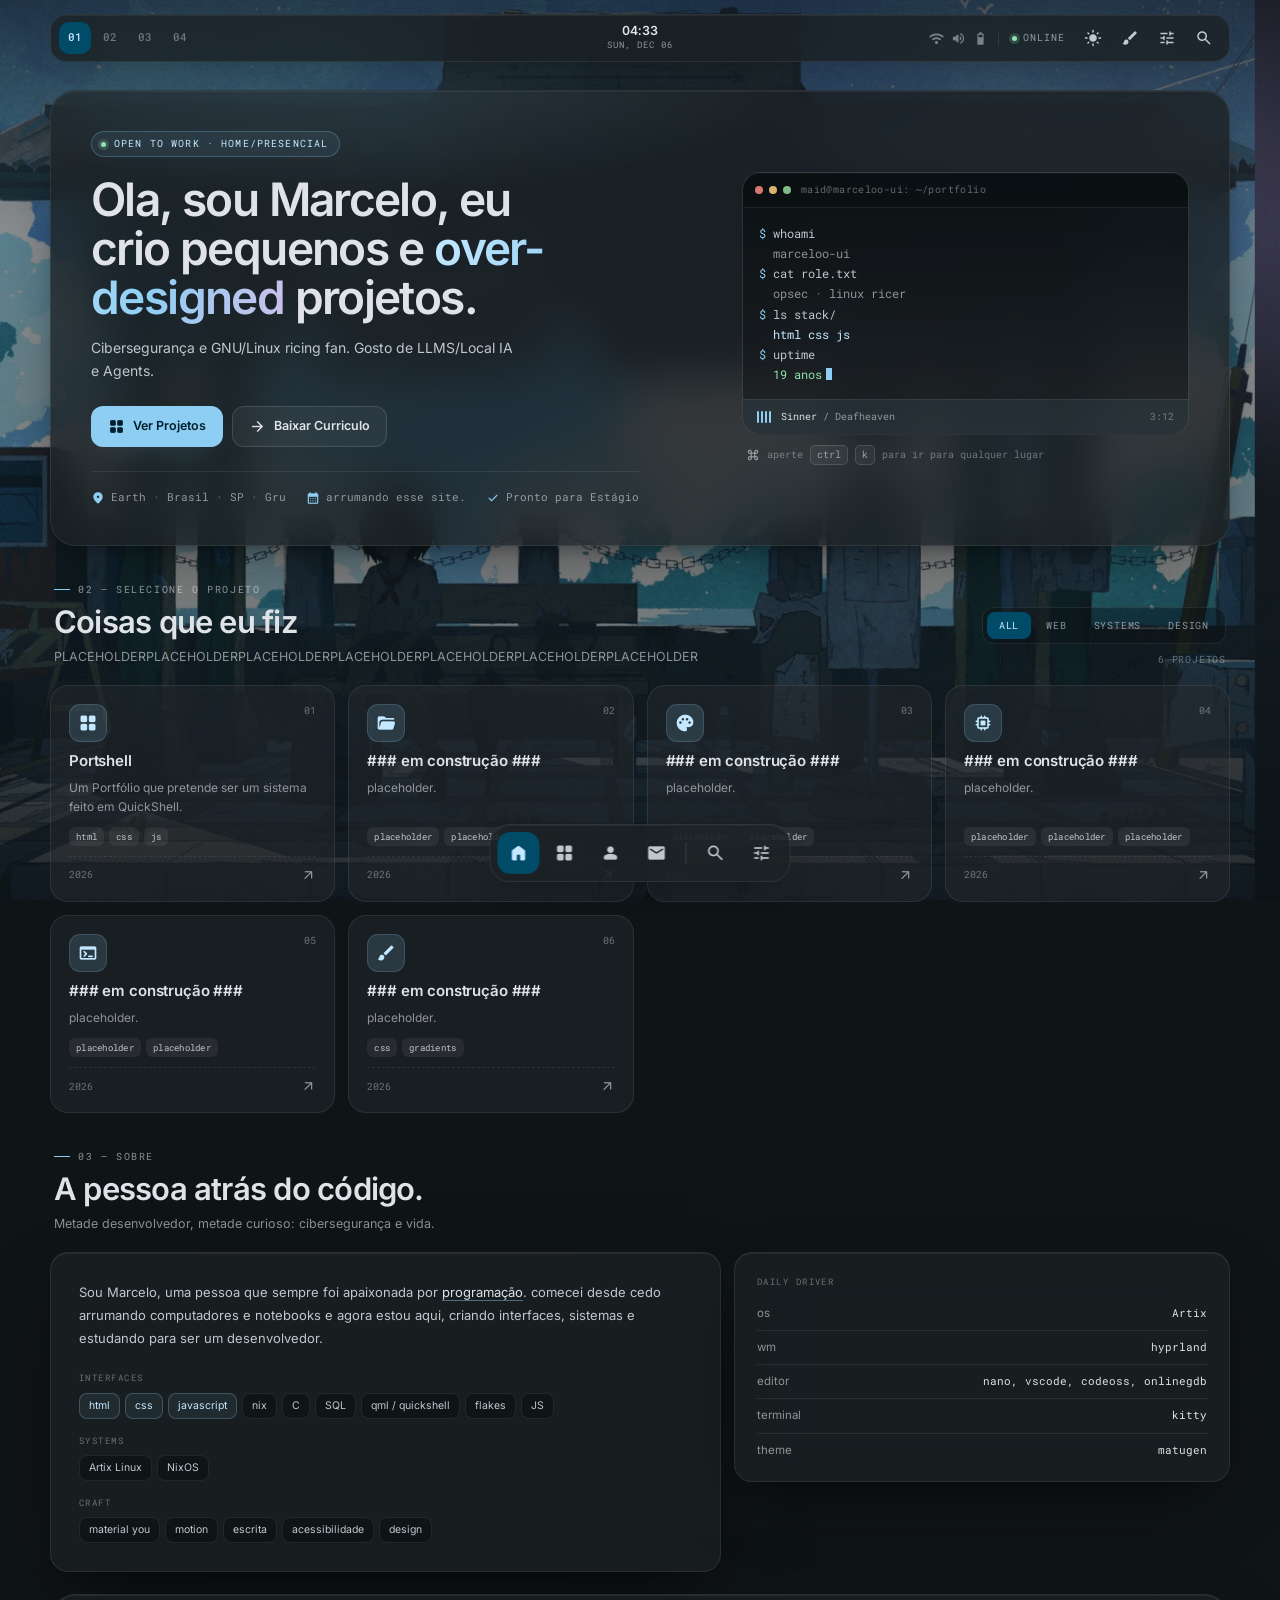
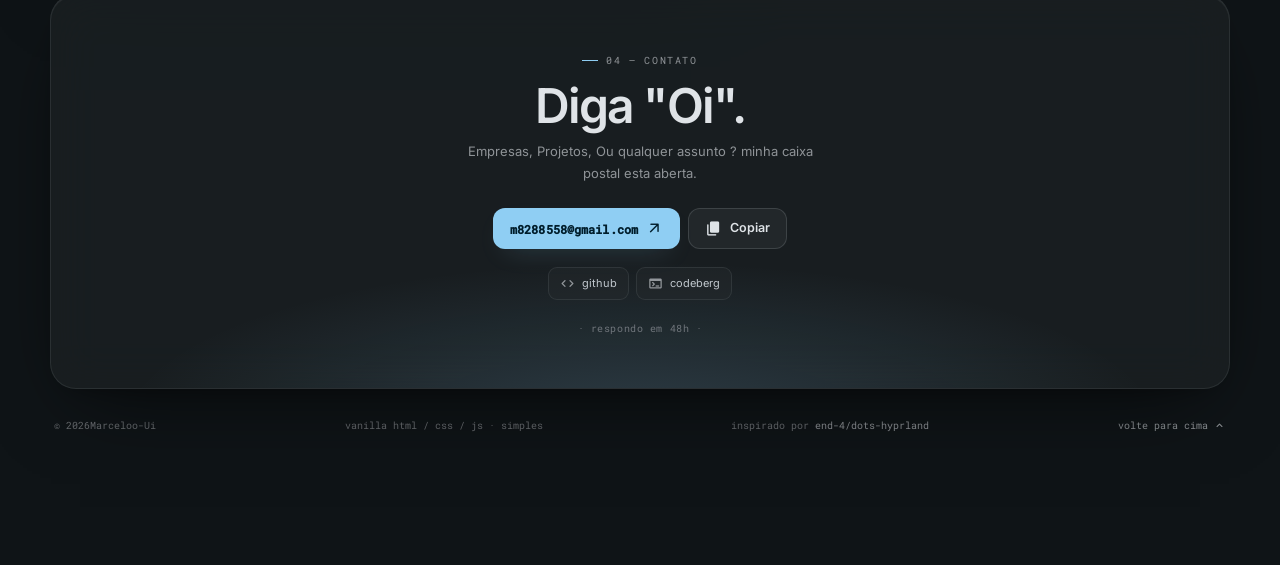
==== commit 0cffc4fa: "yes" ====
--- a/index.html
+++ b/index.html
@@ -4,19 +4,19 @@
   <meta charset="utf-8" />
   <meta name="viewport" content="width=device-width, initial-scale=1" />
   <meta name="theme-color" content="#0f1417" />
-  <meta name="description" content="Avery Quinn — creative developer and Linux ricing enthusiast. A portfolio built to feel like a Quickshell desktop." />
+  <meta name="description" content="marceloo-ui." />
   <title>marceloo-ui</title>
   <link rel="icon" type="image/svg+xml" href="data:image/svg+xml,%3Csvg xmlns='http://www.w3.org/2000/svg' viewBox='0 0 32 32'%3E%3Crect width='32' height='32' rx='8' fill='%230f1417'/%3E%3Cpath d='M9 10l6 6-6 6' fill='none' stroke='%238fcef3' stroke-width='2.5' stroke-linecap='round' stroke-linejoin='round'/%3E%3Cpath d='M17 22h6' stroke='%238fcef3' stroke-width='2.5' stroke-linecap='round'/%3E%3C/svg%3E" />
 
-  <link rel="preload" href="src/assets/fonts/inter-latin-var.woff2" as="font" type="font/woff2" crossorigin />
-  <link rel="preload" href="src/assets/fonts/material-symbols-rounded.woff2" as="font" type="font/woff2" crossorigin />
-
-  <link rel="stylesheet" href="src/css/fonts.css" />
-  <link rel="stylesheet" href="src/css/tokens.css" />
-  <link rel="stylesheet" href="src/css/base.css" />
-  <link rel="stylesheet" href="src/css/shell.css" />
-  <link rel="stylesheet" href="src/css/sections.css" />
-  <link rel="stylesheet" href="src/css/overlays.css" />
+  <link rel="preload" href="docs/assets/fonts/inter-latin-var.woff2" as="font" type="font/woff2" crossorigin />
+  <link rel="preload" href="docs/assets/fonts/material-symbols-rounded.woff2" as="font" type="font/woff2" crossorigin />
+
+  <link rel="stylesheet" href="docs/css/fonts.css" />
+  <link rel="stylesheet" href="docs/css/tokens.css" />
+  <link rel="stylesheet" href="docs/css/base.css" />
+  <link rel="stylesheet" href="docs/css/shell.css" />
+  <link rel="stylesheet" href="docs/css/sections.css" />
+  <link rel="stylesheet" href="docs/css/overlays.css" />
 
   <script>
     // Apply saved theme before paint so there is no flash.
@@ -34,7 +34,7 @@
 
   <!-- Wallpaper stack ------------------------------------------------ -->
   <div class="wallpaper" aria-hidden="true">
-    <img class="wallpaper__image" src="src/assets/wallpaper.webp" alt="" decoding="async" fetchpriority="high" />
+    <img class="wallpaper__image" src="docs/assets/wallpaper.webp" alt="" decoding="async" fetchpriority="high" />
     <div class="wallpaper__wash"></div>
     <div class="wallpaper__scrim"></div>
     <div class="wallpaper__grain"></div>
@@ -412,7 +412,7 @@
       </header>
 
       <div class="wallpaper-grid" role="group" aria-label="Wallpaper choice">
-        <button class="wallpaper-option" type="button" data-set-wallpaper="image" aria-pressed="true" style="--preview:url('src/assets/wallpaper.webp')">
+        <button class="wallpaper-option" type="button" data-set-wallpaper="image" aria-pressed="true" style="--preview:url('docs/assets/wallpaper.webp')">
           <span class="wallpaper-option__preview"></span>
           <span class="wallpaper-option__label">Wallpaper<span class="ms" aria-hidden="true">check</span></span>
         </button>
@@ -442,6 +442,6 @@
     <span id="toast-message">Copied to clipboard</span>
   </div>
 
-  <script src="src/js/app.js" defer></script>
+  <script src="docs/js/app.js" defer></script>
 </body>
 </html>
--- a/docs/css/fonts.css
+++ b/docs/css/fonts.css
@@ -0,0 +1,64 @@
+/* Self-hosted fonts — no network needed after clone. */
+
+@font-face {
+  font-family: "Inter";
+  font-style: normal;
+  font-weight: 100 900;
+  font-display: swap;
+  src: url("../assets/fonts/inter-latin-var.woff2") format("woff2");
+}
+
+@font-face {
+  font-family: "Roboto Mono";
+  font-style: normal;
+  font-weight: 400;
+  font-display: swap;
+  src: url("../assets/fonts/roboto-mono-400-latin.woff2") format("woff2");
+}
+
+@font-face {
+  font-family: "Roboto Mono";
+  font-style: normal;
+  font-weight: 500;
+  font-display: swap;
+  src: url("../assets/fonts/roboto-mono-500-latin.woff2") format("woff2");
+}
+
+@font-face {
+  font-family: "Material Symbols Rounded";
+  font-style: normal;
+  font-weight: 100 700;
+  font-display: block;
+  src: url("../assets/fonts/material-symbols-rounded.woff2") format("woff2");
+}
+
+/* Usage: <span class="ms" aria-hidden="true">home</span> */
+.ms {
+  font-family: "Material Symbols Rounded";
+  font-weight: normal;
+  font-style: normal;
+  font-size: 1.25em;
+  line-height: 1;
+  letter-spacing: normal;
+  text-transform: none;
+  display: inline-block;
+  white-space: nowrap;
+  word-wrap: normal;
+  direction: ltr;
+  font-variation-settings:
+    "FILL" 1,
+    "wght" 400,
+    "GRAD" 0,
+    "opsz" 24;
+  -webkit-font-smoothing: antialiased;
+  text-rendering: optimizeLegibility;
+  user-select: none;
+}
+
+.ms--outline {
+  font-variation-settings:
+    "FILL" 0,
+    "wght" 400,
+    "GRAD" 0,
+    "opsz" 24;
+}
--- a/docs/css/tokens.css
+++ b/docs/css/tokens.css
@@ -0,0 +1,236 @@
+/* ==========================================================================
+   Design tokens
+   --------------------------------------------------------------------------
+   The palette below is torn straight out of matugen's generated
+   ~/.local/state/quickshell/generated/colors.json, so the site starts out
+   matching the current Hyprland / israshell theme.
+
+   Want a different palette? Change these values, or add a new [data-accent]
+   block and a swatch button in index.html.
+   ========================================================================== */
+
+:root {
+  color-scheme: dark;
+
+  /* --- M3 dark surface roles ------------------------------------------- */
+  --md-background: #0f1417;
+  --md-surface: #0f1417;
+  --md-surface-container-lowest: #0a0f12;
+  --md-surface-container-low: #181c1f;
+  --md-surface-container: #1c2023;
+  --md-surface-container-high: #262b2e;
+  --md-surface-container-highest: #313539;
+  --md-on-surface: #dfe3e7;
+  --md-on-surface-variant: #c0c7cd;
+  --md-outline: #8a9297;
+  --md-outline-variant: #41484d;
+  --md-secondary: #b5c9d7;
+  --md-secondary-container: #364955;
+  --md-on-secondary-container: #d1e5f4;
+  --md-error: #ffb4ab;
+  --md-on-error-container: #ffdad6;
+
+  /* --- Accent: sky (matugen primary from the current wallpaper) -------- */
+  --accent: #8fcef3;
+  --accent-strong: #c3e8ff;
+  --on-accent: #001e2c;
+  --accent-container: #004c68;
+  --on-accent-container: #c3e8ff;
+  --accent-2: #cac1ea;
+  --accent-2-container: #484264;
+  --on-accent-2-container: #e6deff;
+
+  /* --- Derived surfaces ------------------------------------------------ */
+  --window-bg: color-mix(in srgb, var(--md-surface-container) 78%, transparent);
+  --panel-bg: color-mix(in srgb, var(--md-surface-container) 66%, transparent);
+  --popover-bg: color-mix(in srgb, var(--md-surface-container-high) 86%, transparent);
+  --card-bg: color-mix(in srgb, var(--md-surface-container-high) 48%, transparent);
+  --card-bg-hover: color-mix(in srgb, var(--md-surface-container-highest) 70%, transparent);
+  --input-bg: color-mix(in srgb, var(--md-surface-container-lowest) 55%, transparent);
+  --hairline: color-mix(in srgb, var(--md-on-surface) 9%, transparent);
+  --hairline-strong: color-mix(in srgb, var(--md-on-surface) 15%, transparent);
+  --accent-soft: color-mix(in srgb, var(--accent) 15%, transparent);
+  --accent-softer: color-mix(in srgb, var(--accent) 8%, transparent);
+  --accent-glow: color-mix(in srgb, var(--accent) 30%, transparent);
+  --muted: color-mix(in srgb, var(--md-on-surface) 60%, transparent);
+  --faint: color-mix(in srgb, var(--md-on-surface) 42%, transparent);
+  --good: #8fe3b0;
+
+  /* --- Shape ----------------------------------------------------------- */
+  --r-window: 26px;
+  --r-card: 18px;
+  --r-control: 12px;
+  --r-pill: 999px;
+
+  /* --- Type ------------------------------------------------------------ */
+  --font-ui: "Inter", "Segoe UI", system-ui, -apple-system, sans-serif;
+  --font-mono: "Roboto Mono", "JetBrains Mono", ui-monospace, monospace;
+  --text-xs: 10.5px;
+  --text-sm: 12px;
+  --text-md: 13px;
+  --text-lg: 15px;
+
+  /* --- Effects --------------------------------------------------------- */
+  --blur: 24px;
+  --shadow-window:
+    0 28px 80px -30px rgba(0, 0, 0, 0.7),
+    0 8px 24px -16px rgba(0, 0, 0, 0.55),
+    inset 0 1px 0 color-mix(in srgb, white 6%, transparent);
+  --shadow-pill:
+    0 12px 34px -20px rgba(0, 0, 0, 0.65),
+    inset 0 1px 0 color-mix(in srgb, white 5%, transparent);
+  --ease: cubic-bezier(0.22, 0.78, 0.2, 1);
+  --ease-spring: cubic-bezier(0.34, 1.56, 0.64, 1);
+  --screen-dim: 0;
+}
+
+/* --- Accent variants (dark) -------------------------------------------- */
+
+:root[data-accent="lavender"] {
+  --accent: #cac1ea;
+  --accent-strong: #e6deff;
+  --on-accent: #1c1736;
+  --accent-container: #484264;
+  --on-accent-container: #e6deff;
+  --accent-2: #8fcef3;
+  --accent-2-container: #004c68;
+  --on-accent-2-container: #c3e8ff;
+}
+
+:root[data-accent="mint"] {
+  --accent: #9bdcc0;
+  --accent-strong: #b9f2da;
+  --on-accent: #003825;
+  --accent-container: #00513b;
+  --on-accent-container: #a8f5d4;
+  --accent-2: #cac1ea;
+  --accent-2-container: #484264;
+  --on-accent-2-container: #e6deff;
+}
+
+:root[data-accent="peach"] {
+  --accent: #f3c9a8;
+  --accent-strong: #ffdcbe;
+  --on-accent: #3b220b;
+  --accent-container: #5d3f22;
+  --on-accent-container: #ffdcbe;
+  --accent-2: #cac1ea;
+  --accent-2-container: #484264;
+  --on-accent-2-container: #e6deff;
+}
+
+:root[data-accent="rose"] {
+  --accent: #f0b8c8;
+  --accent-strong: #ffd9e2;
+  --on-accent: #3e001d;
+  --accent-container: #633b46;
+  --on-accent-container: #ffd9e2;
+  --accent-2: #cac1ea;
+  --accent-2-container: #484264;
+  --on-accent-2-container: #e6deff;
+}
+
+/* --- Light theme ------------------------------------------------------- */
+
+:root[data-theme="light"] {
+  color-scheme: light;
+
+  --md-background: #f5fafd;
+  --md-surface: #f5fafd;
+  --md-surface-container-lowest: #ffffff;
+  --md-surface-container-low: #eff4f8;
+  --md-surface-container: #e9eef2;
+  --md-surface-container-high: #e4e9ed;
+  --md-surface-container-highest: #dee3e7;
+  --md-on-surface: #171c1f;
+  --md-on-surface-variant: #40484c;
+  --md-outline: #70787d;
+  --md-outline-variant: #bfc8cc;
+  --md-secondary: #4e616d;
+  --md-secondary-container: #d1e5f4;
+  --md-on-secondary-container: #0a1e28;
+  --md-error: #ba1a1a;
+  --md-on-error-container: #410002;
+
+  /* Sky, but readable on light surfaces */
+  --accent: #006689;
+  --accent-strong: #004c68;
+  --on-accent: #ffffff;
+  --accent-container: #c3e8ff;
+  --on-accent-container: #001e2c;
+  --accent-2: #605a7d;
+  --accent-2-container: #e6deff;
+  --on-accent-2-container: #1c1736;
+
+  --window-bg: color-mix(in srgb, var(--md-surface-container-lowest) 84%, transparent);
+  --panel-bg: color-mix(in srgb, var(--md-surface-container-lowest) 75%, transparent);
+  --popover-bg: color-mix(in srgb, var(--md-surface-container-lowest) 92%, transparent);
+  --card-bg: color-mix(in srgb, var(--md-surface-container-low) 82%, transparent);
+  --card-bg-hover: var(--md-surface-container);
+  --input-bg: color-mix(in srgb, var(--md-surface-container-lowest) 80%, transparent);
+  --muted: color-mix(in srgb, var(--md-on-surface) 62%, transparent);
+  --faint: color-mix(in srgb, var(--md-on-surface) 45%, transparent);
+  --good: #1f7a4c;
+  --shadow-window:
+    0 30px 80px -34px rgba(23, 28, 31, 0.35),
+    0 8px 24px -16px rgba(23, 28, 31, 0.18),
+    inset 0 1px 0 rgba(255, 255, 255, 0.7);
+  --shadow-pill:
+    0 12px 34px -22px rgba(23, 28, 31, 0.35),
+    inset 0 1px 0 rgba(255, 255, 255, 0.7);
+}
+
+:root[data-theme="light"][data-accent="lavender"] {
+  --accent: #605a7d;
+  --accent-strong: #484264;
+  --on-accent: #ffffff;
+  --accent-container: #e6deff;
+  --on-accent-container: #1c1736;
+  --accent-2: #006689;
+  --accent-2-container: #c3e8ff;
+  --on-accent-2-container: #001e2c;
+}
+
+:root[data-theme="light"][data-accent="mint"] {
+  --accent: #006b4f;
+  --accent-strong: #00513b;
+  --on-accent: #ffffff;
+  --accent-container: #a8f5d4;
+  --on-accent-container: #002116;
+  --accent-2: #605a7d;
+  --accent-2-container: #e6deff;
+  --on-accent-2-container: #1c1736;
+}
+
+:root[data-theme="light"][data-accent="peach"] {
+  --accent: #7a5533;
+  --accent-strong: #5d3f22;
+  --on-accent: #ffffff;
+  --accent-container: #ffdcbe;
+  --on-accent-container: #2c1600;
+  --accent-2: #605a7d;
+  --accent-2-container: #e6deff;
+  --on-accent-2-container: #1c1736;
+}
+
+:root[data-theme="light"][data-accent="rose"] {
+  --accent: #7d4a58;
+  --accent-strong: #633b46;
+  --on-accent: #ffffff;
+  --accent-container: #ffd9e2;
+  --on-accent-container: #31101b;
+  --accent-2: #605a7d;
+  --accent-2-container: #e6deff;
+  --on-accent-2-container: #1c1736;
+}
+
+/* --- Effect toggles ---------------------------------------------------- */
+
+body[data-blur="off"] {
+  --blur: 0px;
+  --window-bg: var(--md-surface-container);
+  --panel-bg: var(--md-surface-container);
+  --popover-bg: var(--md-surface-container-high);
+  --card-bg: var(--md-surface-container-high);
+  --input-bg: var(--md-surface-container-low);
+}
--- a/docs/css/base.css
+++ b/docs/css/base.css
@@ -0,0 +1,297 @@
+/* ==========================================================================
+   Reset, wallpaper, global behaviour
+   ========================================================================== */
+
+*,
+*::before,
+*::after {
+  box-sizing: border-box;
+}
+
+* {
+  margin: 0;
+}
+
+html {
+  scroll-behavior: smooth;
+  -webkit-text-size-adjust: 100%;
+}
+
+body {
+  min-height: 100svh;
+  background: var(--md-background);
+  color: var(--md-on-surface);
+  font-family: var(--font-ui);
+  font-size: var(--text-md);
+  font-optical-sizing: auto;
+  font-feature-settings: "cv02", "cv03", "cv04", "cv11";
+  line-height: 1.5;
+  -webkit-font-smoothing: antialiased;
+  overflow-x: hidden;
+}
+
+button,
+input,
+textarea {
+  font: inherit;
+  color: inherit;
+}
+
+button {
+  border: 0;
+  background: none;
+  cursor: pointer;
+}
+
+a {
+  color: inherit;
+  text-decoration: none;
+}
+
+img,
+svg {
+  display: block;
+  max-width: 100%;
+}
+
+h1,
+h2,
+h3,
+h4 {
+  font-weight: 600;
+  line-height: 1.15;
+  text-wrap: balance;
+}
+
+p {
+  text-wrap: pretty;
+}
+
+code,
+kbd,
+pre {
+  font-family: var(--font-mono);
+}
+
+ul,
+ol {
+  list-style: none;
+  padding: 0;
+}
+
+fieldset {
+  border: 0;
+  padding: 0;
+}
+
+::selection {
+  background: color-mix(in srgb, var(--accent) 38%, transparent);
+  color: var(--md-on-surface);
+}
+
+:focus-visible {
+  outline: 2px solid var(--accent);
+  outline-offset: 2px;
+}
+
+[hidden] {
+  display: none !important;
+}
+
+/* --- Wallpaper --------------------------------------------------------- */
+
+.wallpaper {
+  position: fixed;
+  inset: 0;
+  z-index: 0;
+  overflow: hidden;
+  background:
+    radial-gradient(90% 70% at 18% 12%, #1d3f58 0%, transparent 60%),
+    radial-gradient(80% 65% at 82% 18%, #3c3457 0%, transparent 62%),
+    radial-gradient(100% 90% at 50% 100%, #0a171f 0%, #0f1417 70%);
+  pointer-events: none;
+}
+
+.wallpaper__image {
+  position: absolute;
+  inset: -3%;
+  width: 106%;
+  height: 106%;
+  object-fit: cover;
+  object-position: center;
+  filter: saturate(0.92) brightness(0.58) contrast(1.04);
+  opacity: 0.9;
+  transform: scale(1.02);
+}
+
+/* Soft colour wash so the matugen accent bleeds into the wallpaper. */
+.wallpaper__wash {
+  position: absolute;
+  inset: 0;
+  background:
+    radial-gradient(70% 55% at 14% 8%, var(--accent-glow), transparent 66%),
+    radial-gradient(60% 55% at 88% 15%, color-mix(in srgb, var(--accent-2) 22%, transparent), transparent 68%),
+    linear-gradient(180deg, rgba(6, 11, 14, 0.28), rgba(6, 11, 14, 0.72));
+  mix-blend-mode: screen;
+  opacity: 0.55;
+}
+
+.wallpaper__scrim {
+  position: absolute;
+  inset: 0;
+  background:
+    linear-gradient(180deg, rgba(8, 13, 16, 0.5) 0%, transparent 26%, transparent 62%, rgba(8, 13, 16, 0.74) 100%),
+    radial-gradient(120% 100% at 50% 40%, transparent 35%, rgba(8, 13, 16, 0.35) 100%);
+}
+
+.wallpaper__grain {
+  position: absolute;
+  inset: 0;
+  opacity: 0.32;
+  mix-blend-mode: soft-light;
+  background-image: url("data:image/svg+xml,%3Csvg xmlns='http://www.w3.org/2000/svg' width='180' height='180'%3E%3Cfilter id='n'%3E%3CfeTurbulence type='fractalNoise' baseFrequency='0.82' numOctaves='3' stitchTiles='stitch'/%3E%3C/filter%3E%3Crect width='100%25' height='100%25' filter='url(%23n)'/%3E%3C/svg%3E");
+  background-size: 180px 180px;
+}
+
+:root[data-theme="light"] .wallpaper__image {
+  filter: saturate(0.8) brightness(1.15) contrast(0.95);
+  opacity: 0.55;
+}
+
+:root[data-theme="light"] .wallpaper__wash {
+  mix-blend-mode: multiply;
+  opacity: 0.35;
+}
+
+:root[data-theme="light"] .wallpaper__scrim {
+  background:
+    linear-gradient(180deg, rgba(245, 250, 253, 0.62) 0%, rgba(245, 250, 253, 0.2) 30%, rgba(245, 250, 253, 0.72) 100%);
+}
+
+:root[data-theme="light"] .wallpaper__grain {
+  opacity: 0.18;
+}
+
+/* --- Shell & helpers --------------------------------------------------- */
+
+.shell {
+  position: relative;
+  z-index: 1;
+  min-height: 100svh;
+}
+
+.sr-only {
+  position: absolute;
+  width: 1px;
+  height: 1px;
+  padding: 0;
+  margin: -1px;
+  overflow: hidden;
+  clip: rect(0 0 0 0);
+  white-space: nowrap;
+  border: 0;
+}
+
+.skip-link {
+  position: fixed;
+  top: 10px;
+  left: 10px;
+  z-index: 300;
+  padding: 10px 14px;
+  border-radius: 10px;
+  background: var(--accent);
+  color: var(--on-accent);
+  font-size: 12px;
+  font-weight: 600;
+  transform: translateY(-160%);
+  transition: transform 0.2s var(--ease);
+}
+
+.skip-link:focus-visible {
+  transform: translateY(0);
+}
+
+.mono {
+  font-family: var(--font-mono);
+}
+
+.muted {
+  color: var(--muted);
+}
+
+.dot {
+  display: inline-block;
+  width: 6px;
+  height: 6px;
+  border-radius: 50%;
+  background: var(--good);
+  box-shadow: 0 0 0 3px color-mix(in srgb, var(--good) 18%, transparent);
+  flex: none;
+}
+
+.dot--accent {
+  background: var(--accent);
+  box-shadow: 0 0 0 3px var(--accent-soft);
+}
+
+/* --- Scrollbars -------------------------------------------------------- */
+
+* {
+  scrollbar-width: thin;
+  scrollbar-color: color-mix(in srgb, var(--accent) 34%, transparent) transparent;
+}
+
+*::-webkit-scrollbar {
+  width: 6px;
+  height: 6px;
+}
+
+*::-webkit-scrollbar-track {
+  background: transparent;
+}
+
+*::-webkit-scrollbar-thumb {
+  border-radius: 99px;
+  background: color-mix(in srgb, var(--accent) 34%, transparent);
+}
+
+*::-webkit-scrollbar-thumb:hover {
+  background: color-mix(in srgb, var(--accent) 55%, transparent);
+}
+
+/* --- Screen dimmer (brightness slider) -------------------------------- */
+
+.screen-dim {
+  position: fixed;
+  inset: 0;
+  z-index: 150;
+  background: #000;
+  opacity: var(--screen-dim);
+  pointer-events: none;
+  transition: opacity 0.18s linear;
+}
+
+/* --- Motion preferences ------------------------------------------------ */
+
+@media (prefers-reduced-motion: reduce) {
+  *,
+  *::before,
+  *::after {
+    animation-duration: 0.01ms !important;
+    animation-iteration-count: 1 !important;
+    transition-duration: 0.01ms !important;
+    scroll-behavior: auto !important;
+  }
+}
+
+body[data-motion="off"] *,
+body[data-motion="off"] *::before,
+body[data-motion="off"] *::after {
+  animation-duration: 0.01ms !important;
+  animation-iteration-count: 1 !important;
+  transition-duration: 0.01ms !important;
+}
+
+body[data-motion="off"] {
+  scroll-behavior: auto;
+}
--- a/docs/css/shell.css
+++ b/docs/css/shell.css
@@ -0,0 +1,567 @@
+/* ==========================================================================
+   Shell chrome
+   Floating top bar, dock, window surfaces, buttons and scroll reveal.
+   ========================================================================== */
+
+/* --- Wallpaper variants ------------------------------------------------ */
+
+body[data-wallpaper] .wallpaper__image {
+  transition: opacity 0.45s var(--ease);
+}
+
+body[data-wallpaper="aurora"] .wallpaper__image,
+body[data-wallpaper="ember"] .wallpaper__image,
+body[data-wallpaper="mono"] .wallpaper__image {
+  opacity: 0;
+}
+
+body[data-wallpaper="aurora"] .wallpaper {
+  background:
+    radial-gradient(85% 70% at 12% 8%, #175068 0%, transparent 62%),
+    radial-gradient(75% 65% at 88% 18%, #4a3a72 0%, transparent 64%),
+    linear-gradient(165deg, #08131a 0%, #0c1117 55%, #05080a 100%);
+}
+
+body[data-wallpaper="ember"] .wallpaper {
+  background:
+    radial-gradient(80% 65% at 18% 12%, #6d3220 0%, transparent 62%),
+    radial-gradient(75% 70% at 85% 22%, #55203a 0%, transparent 66%),
+    linear-gradient(165deg, #160d0a 0%, #120d10 60%, #070505 100%);
+}
+
+body[data-wallpaper="mono"] .wallpaper {
+  background:
+    radial-gradient(90% 70% at 20% 10%, #2c3438 0%, transparent 62%),
+    radial-gradient(80% 60% at 82% 20%, #333a3f 0%, transparent 66%),
+    linear-gradient(165deg, #0b0f11 0%, #0d1114 60%, #060809 100%);
+}
+
+/* --- Top bar ----------------------------------------------------------- */
+
+.topbar {
+  position: fixed;
+  top: 14px;
+  left: 50%;
+  z-index: 80;
+  width: min(1180px, calc(100% - 28px));
+  transform: translateX(-50%);
+}
+
+.topbar__inner {
+  display: grid;
+  grid-template-columns: 1fr auto 1fr;
+  align-items: center;
+  gap: 8px;
+  height: 48px;
+  padding: 0 8px;
+  border: 1px solid var(--hairline);
+  border-radius: 16px;
+  background: var(--window-bg);
+  box-shadow: var(--shadow-pill);
+  backdrop-filter: blur(var(--blur)) saturate(1.25);
+  -webkit-backdrop-filter: blur(var(--blur)) saturate(1.25);
+}
+
+.workspaces {
+  display: flex;
+  align-items: center;
+  gap: 3px;
+  justify-self: start;
+}
+
+.workspace {
+  display: grid;
+  place-items: center;
+  width: 32px;
+  height: 32px;
+  border-radius: 10px;
+  font-family: var(--font-mono);
+  font-size: 10.5px;
+  font-weight: 500;
+  letter-spacing: 0.02em;
+  color: var(--faint);
+  transition: background 0.2s var(--ease), color 0.2s var(--ease);
+}
+
+.workspace:hover {
+  background: var(--accent-softer);
+  color: var(--accent-strong);
+}
+
+.workspace.is-active {
+  background: var(--accent-container);
+  color: var(--on-accent-container);
+}
+
+.bar-clock {
+  display: flex;
+  flex-direction: column;
+  align-items: center;
+  justify-content: center;
+  gap: 2px;
+  min-width: 92px;
+  padding: 4px 12px;
+  border-radius: 10px;
+  transition: background 0.2s var(--ease);
+}
+
+.bar-clock:hover {
+  background: var(--accent-softer);
+}
+
+.bar-clock__time {
+  font-size: 12.5px;
+  font-weight: 600;
+  line-height: 1;
+  letter-spacing: 0.02em;
+  font-variant-numeric: tabular-nums;
+}
+
+.bar-clock__date {
+  font-family: var(--font-mono);
+  font-size: 9px;
+  line-height: 1.2;
+  letter-spacing: 0.12em;
+  text-transform: uppercase;
+  color: var(--muted);
+}
+
+.tray {
+  display: flex;
+  align-items: center;
+  justify-self: end;
+  gap: 3px;
+}
+
+.tray__status {
+  display: inline-flex;
+  align-items: center;
+  gap: 6px;
+  padding: 0 8px 0 6px;
+  font-family: var(--font-mono);
+  font-size: 9.5px;
+  letter-spacing: 0.1em;
+  text-transform: uppercase;
+  color: var(--muted);
+}
+
+.tray__status .dot {
+  width: 5px;
+  height: 5px;
+}
+
+.tray__meter {
+  display: inline-flex;
+  align-items: center;
+  gap: 7px;
+  margin-right: 4px;
+  padding-right: 10px;
+  border-right: 1px solid var(--hairline);
+  color: var(--muted);
+}
+
+.tray__meter .ms {
+  font-size: 15px;
+  opacity: 0.8;
+}
+
+.icon-btn {
+  display: grid;
+  place-items: center;
+  width: 34px;
+  height: 34px;
+  border-radius: 10px;
+  color: var(--md-on-surface-variant);
+  transition: background 0.2s var(--ease), color 0.2s var(--ease), transform 0.2s var(--ease);
+}
+
+.icon-btn:hover {
+  background: var(--accent-soft);
+  color: var(--accent-strong);
+}
+
+.icon-btn:active {
+  transform: scale(0.94);
+}
+
+.icon-btn .ms {
+  font-size: 18px;
+}
+
+/* --- Dock -------------------------------------------------------------- */
+
+.dock {
+  position: fixed;
+  bottom: 18px;
+  left: 50%;
+  z-index: 90;
+  display: flex;
+  align-items: center;
+  gap: 4px;
+  padding: 7px;
+  border: 1px solid var(--hairline);
+  border-radius: 20px;
+  background: var(--window-bg);
+  box-shadow: var(--shadow-pill);
+  backdrop-filter: blur(var(--blur)) saturate(1.25);
+  -webkit-backdrop-filter: blur(var(--blur)) saturate(1.25);
+  transform: translateX(-50%);
+}
+
+.dock__btn {
+  position: relative;
+  display: grid;
+  place-items: center;
+  width: 42px;
+  height: 42px;
+  border-radius: 13px;
+  color: var(--md-on-surface-variant);
+  transition: background 0.2s var(--ease), color 0.2s var(--ease), transform 0.25s var(--ease-spring);
+}
+
+.dock__btn:hover {
+  background: var(--accent-soft);
+  color: var(--accent-strong);
+  transform: translateY(-3px);
+}
+
+.dock__btn:active {
+  transform: translateY(-1px) scale(0.96);
+}
+
+.dock__btn.is-active {
+  background: var(--accent-container);
+  color: var(--on-accent-container);
+}
+
+.dock__btn .ms {
+  font-size: 20px;
+}
+
+.dock__btn::after {
+  content: attr(data-label);
+  position: absolute;
+  bottom: calc(100% + 10px);
+  left: 50%;
+  padding: 5px 9px;
+  border: 1px solid var(--hairline-strong);
+  border-radius: 8px;
+  background: var(--popover-bg);
+  box-shadow: var(--shadow-pill);
+  font-family: var(--font-mono);
+  font-size: 9.5px;
+  letter-spacing: 0.06em;
+  color: var(--md-on-surface-variant);
+  white-space: nowrap;
+  opacity: 0;
+  pointer-events: none;
+  transform: translate(-50%, 4px);
+  transition: opacity 0.18s var(--ease), transform 0.18s var(--ease);
+}
+
+.dock__btn:hover::after {
+  opacity: 1;
+  transform: translate(-50%, 0);
+}
+
+.dock__divider {
+  width: 1px;
+  height: 22px;
+  margin: 0 4px;
+  background: var(--hairline-strong);
+}
+
+/* --- Stage & window surfaces ------------------------------------------- */
+
+.stage {
+  position: relative;
+  z-index: 1;
+  display: flex;
+  flex-direction: column;
+  gap: 22px;
+  width: min(1180px, calc(100% - 32px));
+  margin: 0 auto;
+  padding: clamp(84px, 10vh, 108px) 0 132px;
+}
+
+.section {
+  display: flex;
+  flex-direction: column;
+  gap: 14px;
+  scroll-margin-top: 86px;
+}
+
+.window {
+  position: relative;
+  border: 1px solid var(--hairline);
+  border-radius: var(--r-window);
+  background: var(--window-bg);
+  box-shadow: var(--shadow-window);
+  backdrop-filter: blur(var(--blur)) saturate(1.15);
+  -webkit-backdrop-filter: blur(var(--blur)) saturate(1.15);
+}
+
+/* --- Section headings -------------------------------------------------- */
+
+.section-head {
+  display: flex;
+  align-items: flex-end;
+  justify-content: space-between;
+  gap: 24px;
+  flex-wrap: wrap;
+  padding: 14px 4px 4px;
+}
+
+.section-head__text {
+  display: flex;
+  flex-direction: column;
+  gap: 7px;
+  max-width: 58ch;
+}
+
+.eyebrow {
+  display: inline-flex;
+  align-items: center;
+  gap: 8px;
+  font-family: var(--font-mono);
+  font-size: 10px;
+  letter-spacing: 0.16em;
+  text-transform: uppercase;
+  color: var(--muted);
+}
+
+.eyebrow::before {
+  content: "";
+  width: 16px;
+  height: 1px;
+  background: var(--accent);
+}
+
+.section-title {
+  font-size: clamp(23px, 3vw, 31px);
+  letter-spacing: -0.025em;
+}
+
+.section-sub {
+  font-size: 12.5px;
+  line-height: 1.6;
+  color: var(--muted);
+}
+
+.section-tools {
+  display: flex;
+  flex-direction: column;
+  align-items: flex-end;
+  gap: 8px;
+}
+
+/* --- Filters ----------------------------------------------------------- */
+
+.filters {
+  display: flex;
+  gap: 3px;
+  padding: 4px;
+  border: 1px solid var(--hairline);
+  border-radius: 12px;
+  background: color-mix(in srgb, var(--md-surface-container-lowest) 40%, transparent);
+}
+
+.filter {
+  padding: 6px 12px;
+  border-radius: 8px;
+  font-family: var(--font-mono);
+  font-size: 10px;
+  letter-spacing: 0.08em;
+  text-transform: uppercase;
+  color: var(--muted);
+  transition: background 0.2s var(--ease), color 0.2s var(--ease);
+}
+
+.filter:hover {
+  color: var(--md-on-surface);
+}
+
+.filter[aria-pressed="true"] {
+  background: var(--accent-container);
+  color: var(--on-accent-container);
+}
+
+.work-count {
+  font-size: 10px;
+  letter-spacing: 0.08em;
+  text-transform: uppercase;
+  color: var(--faint);
+}
+
+/* --- Buttons ----------------------------------------------------------- */
+
+.btn {
+  display: inline-flex;
+  align-items: center;
+  gap: 8px;
+  padding: 11px 16px;
+  border: 1px solid transparent;
+  border-radius: var(--r-control);
+  font-size: 12.5px;
+  font-weight: 600;
+  line-height: 1;
+  white-space: nowrap;
+  transition: background 0.2s var(--ease), border-color 0.2s var(--ease),
+    color 0.2s var(--ease), transform 0.2s var(--ease), box-shadow 0.2s var(--ease);
+}
+
+.btn .ms {
+  font-size: 17px;
+}
+
+.btn--primary {
+  background: var(--accent);
+  color: var(--on-accent);
+  box-shadow: 0 10px 28px -14px var(--accent-glow);
+}
+
+.btn--primary:hover {
+  background: var(--accent-strong);
+  transform: translateY(-1px);
+}
+
+.btn--ghost {
+  border-color: var(--hairline-strong);
+  background: color-mix(in srgb, var(--md-on-surface) 5%, transparent);
+  color: var(--md-on-surface);
+}
+
+.btn--ghost:hover {
+  border-color: color-mix(in srgb, var(--accent) 40%, transparent);
+  background: var(--accent-soft);
+}
+
+.btn--small {
+  padding: 8px 12px;
+  font-size: 11px;
+}
+
+.btn:active {
+  transform: translateY(0) scale(0.99);
+}
+
+kbd {
+  display: inline-block;
+  padding: 2px 6px;
+  border: 1px solid var(--hairline-strong);
+  border-radius: 5px;
+  background: color-mix(in srgb, var(--md-on-surface) 6%, transparent);
+  font-family: var(--font-mono);
+  font-size: 9.5px;
+  line-height: 1.4;
+  color: var(--muted);
+}
+
+/* --- Scroll reveal ----------------------------------------------------- */
+
+:root.js .reveal {
+  opacity: 0;
+  translate: 0 16px;
+}
+
+:root.js .reveal.is-in {
+  opacity: 1;
+  translate: 0 0;
+  transition: opacity 0.6s var(--ease), translate 0.6s var(--ease);
+}
+
+/* --- Responsive -------------------------------------------------------- */
+
+@media (max-width: 900px) {
+  .tray__meter {
+    display: none;
+  }
+
+  .stage {
+    gap: 18px;
+  }
+
+  .section-head {
+    align-items: flex-start;
+  }
+
+  .section-tools {
+    align-items: flex-start;
+  }
+}
+
+@media (max-width: 640px) {
+  .topbar {
+    top: 8px;
+    width: calc(100% - 16px);
+  }
+
+  .topbar__inner {
+    height: 44px;
+    padding: 0 5px;
+    border-radius: 14px;
+  }
+
+  .workspace {
+    width: 27px;
+    height: 27px;
+    border-radius: 8px;
+    font-size: 9.5px;
+  }
+
+  .bar-clock {
+    min-width: 70px;
+    padding: 3px 6px;
+  }
+
+  .bar-clock__date {
+    font-size: 8px;
+  }
+
+  .tray__status,
+  .tray [data-open="wallpaper"] {
+    display: none;
+  }
+
+  .stage {
+    width: calc(100% - 20px);
+    padding-bottom: 112px;
+  }
+
+  .dock {
+    bottom: 10px;
+    padding: 6px;
+    gap: 2px;
+    border-radius: 17px;
+  }
+
+  .dock__btn {
+    width: 38px;
+    height: 38px;
+    border-radius: 11px;
+  }
+
+  .dock__divider {
+    margin: 0 2px;
+  }
+
+  .filters {
+    overflow-x: auto;
+    max-width: 100%;
+  }
+
+  .section-tools {
+    width: 100%;
+  }
+}
+
+@media (max-width: 420px) {
+  .workspace {
+    width: 24px;
+    font-size: 9px;
+  }
+
+  .tray [data-open="launcher"] {
+    display: none;
+  }
+}
--- a/docs/css/sections.css
+++ b/docs/css/sections.css
@@ -0,0 +1,732 @@
+/* ==========================================================================
+   pagina de secoes
+   Hero, terminal, projetos, sobre, contato, footer.
+   ========================================================================== */
+
+/* --- Hero -------------------------------------------------------------- */
+
+.hero {
+  display: grid;
+  grid-template-columns: minmax(0, 1.15fr) minmax(0, 0.85fr);
+  gap: clamp(24px, 4vw, 46px);
+  align-items: center;
+  overflow: hidden;
+  padding: clamp(22px, 4vw, 40px);
+  scroll-margin-top: 82px;
+}
+
+.hero::before {
+  content: "";
+  position: absolute;
+  inset: -60% -10% auto;
+  height: 90%;
+  background: radial-gradient(50% 60% at 30% 50%, var(--accent-glow), transparent 70%);
+  opacity: 0.55;
+  pointer-events: none;
+}
+
+.hero__content {
+  position: relative;
+  display: flex;
+  flex-direction: column;
+  align-items: flex-start;
+}
+
+.pill {
+  display: inline-flex;
+  align-items: center;
+  gap: 8px;
+  padding: 5px 11px 5px 9px;
+  border: 1px solid color-mix(in srgb, var(--accent) 26%, transparent);
+  border-radius: var(--r-pill);
+  background: var(--accent-softer);
+  font-family: var(--font-mono);
+  font-size: 9.5px;
+  letter-spacing: 0.12em;
+  text-transform: uppercase;
+  color: var(--accent-strong);
+}
+
+.pill .dot {
+  width: 5px;
+  height: 5px;
+}
+
+.hero__title {
+  margin: 18px 0 14px;
+  font-size: clamp(29px, 4.4vw, 46px);
+  line-height: 1.06;
+  letter-spacing: -0.035em;
+}
+
+.hero__title em {
+  font-style: normal;
+  background: linear-gradient(100deg, var(--accent-strong), var(--accent) 55%, var(--accent-2));
+  -webkit-background-clip: text;
+  background-clip: text;
+  color: transparent;
+}
+
+.hero__lede {
+  max-width: 52ch;
+  font-size: 14px;
+  line-height: 1.65;
+  color: var(--md-on-surface-variant);
+}
+
+.hero__actions {
+  display: flex;
+  flex-wrap: wrap;
+  gap: 9px;
+  margin-top: 24px;
+}
+
+.hero__meta {
+  display: flex;
+  flex-wrap: wrap;
+  gap: 10px 20px;
+  margin-top: 24px;
+  padding-top: 18px;
+  border-top: 1px solid var(--hairline);
+  font-size: 10.5px;
+  color: var(--muted);
+}
+
+.hero__meta > span {
+  display: inline-flex;
+  align-items: center;
+  gap: 6px;
+}
+
+.hero__meta .ms {
+  font-size: 14px;
+  color: var(--accent);
+}
+
+.hero__side {
+  position: relative;
+  display: flex;
+  flex-direction: column;
+  gap: 10px;
+  min-width: 0;
+}
+
+.hero__note {
+  display: flex;
+  align-items: center;
+  gap: 7px;
+  padding-left: 4px;
+  font-size: 10px;
+  color: var(--faint);
+}
+
+.hero__note .ms {
+  font-size: 14px;
+  color: var(--muted);
+}
+
+/* --- Terminal card ----------------------------------------------------- */
+
+.syscard {
+  overflow: hidden;
+  border: 1px solid var(--hairline-strong);
+  border-radius: var(--r-card);
+  background: linear-gradient(
+    180deg,
+    color-mix(in srgb, var(--md-surface-container-lowest) 84%, transparent),
+    color-mix(in srgb, var(--md-surface-container) 74%, transparent)
+  );
+  box-shadow: inset 0 1px 0 color-mix(in srgb, white 6%, transparent);
+}
+
+.syscard__bar {
+  display: flex;
+  align-items: center;
+  gap: 6px;
+  padding: 10px 12px;
+  border-bottom: 1px solid var(--hairline);
+  background: color-mix(in srgb, var(--md-surface-container-lowest) 55%, transparent);
+}
+
+.light {
+  width: 8px;
+  height: 8px;
+  border-radius: 50%;
+}
+
+.light--red {
+  background: #d9776f;
+}
+
+.light--yellow {
+  background: #d9b36f;
+}
+
+.light--green {
+  background: #7fb98a;
+}
+
+.syscard__title {
+  margin-left: 4px;
+  font-family: var(--font-mono);
+  font-size: 9.5px;
+  letter-spacing: 0.04em;
+  color: var(--faint);
+  white-space: nowrap;
+  overflow: hidden;
+  text-overflow: ellipsis;
+}
+
+.syscard__body {
+  padding: 16px 16px 14px;
+  font-size: 11.5px;
+  line-height: 1.75;
+  color: var(--md-on-surface-variant);
+}
+
+.syscard__body p {
+  margin: 0;
+}
+
+.syscard__body .prompt {
+  color: var(--accent);
+}
+
+.syscard__body .out {
+  padding-left: 14px;
+  color: var(--muted);
+}
+
+.syscard__body .out--accent {
+  color: var(--accent-strong);
+}
+
+.syscard__body .out.ok {
+  color: var(--good);
+}
+
+.cursor {
+  display: inline-block;
+  width: 6px;
+  height: 12px;
+  margin-left: 4px;
+  vertical-align: -1px;
+  background: var(--accent);
+  animation: blink 1.1s steps(1, end) infinite;
+}
+
+@keyframes blink {
+  0%,
+  49% {
+    opacity: 1;
+  }
+  50%,
+  100% {
+    opacity: 0;
+  }
+}
+
+.now {
+  display: flex;
+  align-items: center;
+  gap: 10px;
+  padding: 10px 14px;
+  border-top: 1px solid var(--hairline);
+  background: var(--accent-softer);
+  font-family: var(--font-mono);
+  font-size: 9.5px;
+}
+
+.now__bars {
+  display: flex;
+  align-items: flex-end;
+  gap: 2px;
+  height: 12px;
+}
+
+.now__bars i {
+  width: 2px;
+  height: 100%;
+  border-radius: 2px;
+  background: var(--accent);
+  transform-origin: bottom;
+  animation: eq 1.2s ease-in-out infinite;
+}
+
+.now__bars i:nth-child(1) {
+  animation-delay: -0.3s;
+}
+
+.now__bars i:nth-child(2) {
+  animation-delay: -0.6s;
+}
+
+.now__bars i:nth-child(3) {
+  animation-delay: -0.15s;
+}
+
+.now__bars i:nth-child(4) {
+  animation-delay: -0.45s;
+}
+
+@keyframes eq {
+  0%,
+  100% {
+    transform: scaleY(0.35);
+  }
+  50% {
+    transform: scaleY(1);
+  }
+}
+
+.now__track {
+  min-width: 0;
+  overflow: hidden;
+  white-space: nowrap;
+  text-overflow: ellipsis;
+  color: var(--md-on-surface);
+}
+
+.now__time {
+  margin-left: auto;
+  color: var(--faint);
+}
+
+/* --- Projetos ---------------------------------------------------------- */
+
+.projects {
+  display: grid;
+  grid-template-columns: repeat(auto-fill, minmax(min(100%, 268px), 1fr));
+  gap: 13px;
+}
+
+.project {
+  position: relative;
+  display: flex;
+  flex-direction: column;
+  gap: 10px;
+  min-height: 198px;
+  padding: 18px;
+  border: 1px solid var(--hairline);
+  border-radius: var(--r-card);
+  background: var(--card-bg);
+  transition: background 0.22s var(--ease), border-color 0.22s var(--ease),
+    transform 0.28s var(--ease), box-shadow 0.28s var(--ease);
+}
+
+.project:hover {
+  background: var(--card-bg-hover);
+  border-color: color-mix(in srgb, var(--accent) 32%, transparent);
+  box-shadow: 0 22px 44px -30px rgba(0, 0, 0, 0.85);
+  transform: translateY(-3px);
+}
+
+.project:focus-visible {
+  outline: 2px solid var(--accent);
+  outline-offset: 3px;
+}
+
+.project.is-flash {
+  border-color: var(--accent);
+  box-shadow: 0 0 0 3px var(--accent-soft);
+}
+
+.project__top {
+  display: flex;
+  align-items: flex-start;
+  justify-content: space-between;
+}
+
+.project__icon {
+  display: grid;
+  place-items: center;
+  width: 38px;
+  height: 38px;
+  border: 1px solid color-mix(in srgb, var(--accent) 18%, transparent);
+  border-radius: 11px;
+  background: var(--accent-soft);
+  color: var(--accent-strong);
+}
+
+.project__icon .ms {
+  font-size: 20px;
+}
+
+.project__index {
+  font-size: 9.5px;
+  color: var(--faint);
+}
+
+.project__title {
+  font-size: 15px;
+  letter-spacing: -0.01em;
+}
+
+.project__desc {
+  font-size: 12px;
+  line-height: 1.55;
+  color: var(--muted);
+}
+
+.project__tags {
+  display: flex;
+  flex-wrap: wrap;
+  gap: 5px;
+  margin-top: auto;
+}
+
+.tag {
+  padding: 3px 7px;
+  border-radius: 6px;
+  background: color-mix(in srgb, var(--md-on-surface) 7%, transparent);
+  font-family: var(--font-mono);
+  font-size: 9px;
+  letter-spacing: 0.03em;
+  color: var(--md-on-surface-variant);
+}
+
+.project__foot {
+  display: flex;
+  align-items: center;
+  justify-content: space-between;
+  padding-top: 11px;
+  border-top: 1px dashed var(--hairline);
+  font-size: 9.5px;
+  color: var(--faint);
+}
+
+.project__arrow {
+  display: grid;
+  place-items: center;
+  color: var(--muted);
+  transition: color 0.2s var(--ease), transform 0.2s var(--ease);
+}
+
+.project__arrow .ms {
+  font-size: 15px;
+}
+
+.project:hover .project__arrow {
+  color: var(--accent);
+  transform: translate(1px, -1px);
+}
+
+/* --- Sobre ------------------------------------------------------------- */
+
+.about-grid {
+  display: grid;
+  grid-template-columns: minmax(0, 1.15fr) minmax(0, 0.85fr);
+  gap: 13px;
+  align-items: start;
+}
+
+.about-card {
+  padding: clamp(20px, 3vw, 28px);
+  border-radius: var(--r-card);
+}
+
+.about-card > p {
+  font-size: 13px;
+  line-height: 1.75;
+  color: var(--md-on-surface-variant);
+}
+
+.about-card > p + p {
+  margin-top: 12px;
+}
+
+.about-card em {
+  color: var(--md-on-surface);
+  font-style: normal;
+  border-bottom: 1px solid color-mix(in srgb, var(--accent) 45%, transparent);
+}
+
+.skills {
+  display: grid;
+  gap: 15px;
+  margin-top: 22px;
+}
+
+.skill-group__name {
+  margin-bottom: 8px;
+  font-family: var(--font-mono);
+  font-size: 9px;
+  letter-spacing: 0.16em;
+  text-transform: uppercase;
+  color: var(--faint);
+}
+
+.chips {
+  display: flex;
+  flex-wrap: wrap;
+  gap: 5px;
+}
+
+.chip {
+  padding: 4px 9px;
+  border: 1px solid var(--hairline);
+  border-radius: 8px;
+  background: var(--input-bg);
+  font-size: 10.5px;
+  color: var(--md-on-surface-variant);
+}
+
+.chip--accent {
+  border-color: color-mix(in srgb, var(--accent) 26%, transparent);
+  background: var(--accent-softer);
+  color: var(--accent-strong);
+}
+
+.about-side {
+  display: flex;
+  flex-direction: column;
+  gap: 22px;
+  padding: 22px;
+  border-radius: var(--r-card);
+}
+
+.setup {
+  display: flex;
+  flex-direction: column;
+}
+
+.setup-row {
+  display: flex;
+  align-items: baseline;
+  justify-content: space-between;
+  gap: 12px;
+  padding: 8px 0;
+  border-bottom: 1px solid var(--hairline);
+  font-size: 11.5px;
+}
+
+.setup-row:last-child {
+  border-bottom: 0;
+  padding-bottom: 0;
+}
+
+.setup-row dt {
+  color: var(--muted);
+}
+
+.setup-row dd {
+  font-family: var(--font-mono);
+  font-size: 10.5px;
+  color: var(--md-on-surface);
+  text-align: right;
+}
+
+.now-list {
+  display: flex;
+  flex-direction: column;
+  gap: 9px;
+}
+
+.now-list li {
+  display: flex;
+  align-items: baseline;
+  gap: 8px;
+  font-size: 11px;
+  line-height: 1.5;
+  color: var(--muted);
+}
+
+.now-list .ms {
+  font-size: 14px;
+  color: var(--accent);
+  transform: translateY(2px);
+}
+
+.now-list em {
+  font-style: normal;
+  color: var(--md-on-surface-variant);
+}
+
+/* --- Contato ----------------------------------------------------------- */
+
+.contact {
+  position: relative;
+  overflow: hidden;
+  padding: clamp(28px, 5vw, 52px) clamp(20px, 4vw, 40px);
+  text-align: center;
+  border-radius: var(--r-window);
+}
+
+.contact::before {
+  content: "";
+  position: absolute;
+  inset: auto -20% -70%;
+  height: 120%;
+  background: radial-gradient(45% 50% at 50% 50%, var(--accent-glow), transparent 70%);
+  opacity: 0.6;
+  pointer-events: none;
+}
+
+.contact > * {
+  position: relative;
+}
+
+.contact .eyebrow {
+  justify-content: center;
+}
+
+.contact__title {
+  margin: 10px 0 8px;
+  font-size: clamp(30px, 5vw, 48px);
+  letter-spacing: -0.04em;
+}
+
+.contact__lede {
+  max-width: 46ch;
+  margin: 0 auto;
+  font-size: 13px;
+  line-height: 1.65;
+  color: var(--muted);
+}
+
+.email-row {
+  display: flex;
+  flex-wrap: wrap;
+  gap: 8px;
+  justify-content: center;
+  margin: 24px 0 18px;
+}
+
+.btn--mail {
+  font-size: 12px;
+  letter-spacing: 0.01em;
+}
+
+.socials {
+  display: flex;
+  flex-wrap: wrap;
+  gap: 7px;
+  justify-content: center;
+}
+
+.social {
+  display: inline-flex;
+  align-items: center;
+  gap: 7px;
+  padding: 7px 11px;
+  border: 1px solid var(--hairline);
+  border-radius: 9px;
+  background: var(--card-bg);
+  font-size: 11px;
+  color: var(--md-on-surface-variant);
+  transition: color 0.2s var(--ease), border-color 0.2s var(--ease), background 0.2s var(--ease);
+}
+
+.social .ms {
+  font-size: 15px;
+  color: var(--muted);
+  transition: color 0.2s var(--ease);
+}
+
+.social:hover {
+  border-color: color-mix(in srgb, var(--accent) 35%, transparent);
+  background: var(--accent-softer);
+  color: var(--accent-strong);
+}
+
+.social:hover .ms {
+  color: var(--accent);
+}
+
+.contact__note {
+  margin-top: 22px;
+  font-size: 9.5px;
+  letter-spacing: 0.06em;
+  color: var(--faint);
+}
+
+/* --- Footer ------------------------------------------------------------ */
+
+.site-footer {
+  display: flex;
+  align-items: center;
+  justify-content: space-between;
+  flex-wrap: wrap;
+  gap: 8px 18px;
+  padding: 8px 4px 0;
+  font-family: var(--font-mono);
+  font-size: 9.5px;
+  color: var(--faint);
+}
+
+.site-footer a {
+  color: var(--muted);
+  transition: color 0.2s var(--ease);
+}
+
+.site-footer a:hover {
+  color: var(--accent);
+}
+
+.site-footer__top {
+  display: inline-flex;
+  align-items: center;
+  gap: 5px;
+}
+
+.site-footer__top .ms {
+  font-size: 13px;
+}
+
+/* --- Responsive -------------------------------------------------------- */
+
+@media (max-width: 900px) {
+  .hero {
+    grid-template-columns: minmax(0, 1fr);
+    align-items: start;
+  }
+
+  .hero__side {
+    max-width: 520px;
+  }
+
+  .hero__meta {
+    gap: 8px 16px;
+  }
+
+  .about-grid {
+    grid-template-columns: minmax(0, 1fr);
+  }
+}
+
+@media (max-width: 640px) {
+  .hero {
+    padding: 22px 18px;
+    gap: 22px;
+  }
+
+  .hero__title {
+    margin-top: 15px;
+  }
+
+  .hero__meta {
+    gap: 8px 14px;
+    font-size: 9.5px;
+  }
+
+  .hero__meta > span:last-child {
+    display: none;
+  }
+
+  .now {
+    font-size: 9px;
+  }
+
+  .contact {
+    padding: 30px 18px;
+  }
+
+  .email-row {
+    flex-direction: column;
+    align-items: stretch;
+  }
+
+  .email-row .btn {
+    justify-content: center;
+  }
+}
--- a/docs/css/overlays.css
+++ b/docs/css/overlays.css
@@ -0,0 +1,534 @@
+/* ==========================================================================
+   Overlays
+   Command palette, appearance sheet, wallpaper picker, toast.
+   ========================================================================== */
+
+.overlay {
+  position: fixed;
+  inset: 0;
+  z-index: 200;
+  display: flex;
+  align-items: flex-start;
+  justify-content: center;
+  padding: clamp(64px, 12vh, 130px) 16px 24px;
+  overflow-y: auto;
+  background: color-mix(in srgb, #05090b 55%, transparent);
+  backdrop-filter: blur(8px);
+  -webkit-backdrop-filter: blur(8px);
+  animation: overlay-in 0.18s var(--ease);
+}
+
+.overlay[hidden] {
+  display: none !important;
+}
+
+@keyframes overlay-in {
+  from {
+    opacity: 0;
+  }
+  to {
+    opacity: 1;
+  }
+}
+
+@keyframes pop-in {
+  from {
+    opacity: 0;
+    transform: translateY(10px) scale(0.985);
+  }
+  to {
+    opacity: 1;
+    transform: translateY(0) scale(1);
+  }
+}
+
+/* --- Command palette --------------------------------------------------- */
+
+.palette {
+  width: min(640px, 100%);
+  overflow: hidden;
+  border: 1px solid var(--hairline-strong);
+  border-radius: 20px;
+  background: var(--popover-bg);
+  box-shadow: var(--shadow-window);
+  backdrop-filter: blur(calc(var(--blur) + 8px)) saturate(1.2);
+  -webkit-backdrop-filter: blur(calc(var(--blur) + 8px)) saturate(1.2);
+  animation: pop-in 0.22s var(--ease);
+}
+
+.palette__search {
+  display: flex;
+  align-items: center;
+  gap: 10px;
+  padding: 14px 16px;
+  border-bottom: 1px solid var(--hairline);
+}
+
+.palette__search > .ms {
+  font-size: 20px;
+  color: var(--accent);
+}
+
+.palette__search input {
+  flex: 1;
+  min-width: 0;
+  border: 0;
+  outline: 0;
+  background: transparent;
+  font-size: 14px;
+  color: var(--md-on-surface);
+}
+
+.palette__search input::placeholder {
+  color: var(--faint);
+}
+
+.palette__search input::-webkit-search-cancel-button {
+  display: none;
+}
+
+.palette__results {
+  max-height: min(46vh, 400px);
+  overflow-y: auto;
+  padding: 8px;
+}
+
+.palette__item {
+  display: flex;
+  align-items: center;
+  gap: 11px;
+  padding: 9px 11px;
+  border-radius: 11px;
+  cursor: pointer;
+  scroll-margin: 8px;
+}
+
+.palette__item[aria-selected="true"] {
+  background: var(--accent-soft);
+}
+
+.palette__item:not([aria-selected="true"]):hover {
+  background: color-mix(in srgb, var(--md-on-surface) 5%, transparent);
+}
+
+.palette__item > .ms {
+  flex: none;
+  font-size: 18px;
+  color: var(--muted);
+}
+
+.palette__item[aria-selected="true"] > .ms {
+  color: var(--accent);
+}
+
+.palette__text {
+  display: flex;
+  flex-direction: column;
+  gap: 1px;
+  min-width: 0;
+}
+
+.palette__title {
+  font-size: 12.5px;
+  font-weight: 500;
+  white-space: nowrap;
+  overflow: hidden;
+  text-overflow: ellipsis;
+}
+
+.palette__sub {
+  font-size: 10px;
+  color: var(--muted);
+  white-space: nowrap;
+  overflow: hidden;
+  text-overflow: ellipsis;
+}
+
+.palette__kind {
+  margin-left: auto;
+  padding-left: 10px;
+  font-family: var(--font-mono);
+  font-size: 8.5px;
+  letter-spacing: 0.1em;
+  text-transform: uppercase;
+  color: var(--faint);
+  white-space: nowrap;
+}
+
+.palette__empty {
+  padding: 28px 20px;
+  text-align: center;
+  font-size: 12px;
+  color: var(--muted);
+}
+
+.palette__foot {
+  display: flex;
+  align-items: center;
+  gap: 14px;
+  padding: 9px 14px;
+  border-top: 1px solid var(--hairline);
+  font-size: 10px;
+  color: var(--faint);
+}
+
+.palette__foot > span {
+  display: inline-flex;
+  align-items: center;
+  gap: 4px;
+}
+
+.palette__foot .mono {
+  margin-left: auto;
+  white-space: nowrap;
+}
+
+/* --- Sheets ------------------------------------------------------------ */
+
+.sheet {
+  width: min(520px, 100%);
+  overflow: hidden;
+  border: 1px solid var(--hairline-strong);
+  border-radius: 22px;
+  background: var(--popover-bg);
+  box-shadow: var(--shadow-window);
+  backdrop-filter: blur(calc(var(--blur) + 8px)) saturate(1.2);
+  -webkit-backdrop-filter: blur(calc(var(--blur) + 8px)) saturate(1.2);
+  animation: pop-in 0.22s var(--ease);
+}
+
+.sheet__head {
+  display: flex;
+  align-items: flex-start;
+  justify-content: space-between;
+  gap: 14px;
+  padding: 20px 20px 14px;
+}
+
+.sheet__head h2 {
+  margin-top: 5px;
+  font-size: 19px;
+  letter-spacing: -0.02em;
+}
+
+.sheet__body {
+  display: flex;
+  flex-direction: column;
+  gap: 20px;
+  padding: 4px 20px 20px;
+}
+
+.setting {
+  display: flex;
+  flex-direction: column;
+  gap: 9px;
+}
+
+.setting--row {
+  flex-direction: row;
+  align-items: center;
+  justify-content: space-between;
+  gap: 18px;
+  padding: 2px 0;
+}
+
+.setting__label {
+  display: flex;
+  flex-direction: column;
+  gap: 2px;
+}
+
+.setting__label > span {
+  font-size: 12.5px;
+  font-weight: 500;
+}
+
+.setting__label small {
+  font-size: 10.5px;
+  color: var(--muted);
+}
+
+/* Segmented control */
+
+.segmented {
+  display: inline-flex;
+  align-self: flex-start;
+  gap: 2px;
+  padding: 3px;
+  border: 1px solid var(--hairline);
+  border-radius: 10px;
+  background: var(--input-bg);
+}
+
+.segmented button {
+  display: inline-flex;
+  align-items: center;
+  gap: 6px;
+  padding: 6px 11px;
+  border-radius: 7px;
+  font-size: 11px;
+  color: var(--muted);
+  transition: background 0.2s var(--ease), color 0.2s var(--ease);
+}
+
+.segmented button .ms {
+  font-size: 15px;
+}
+
+.segmented button[aria-pressed="true"] {
+  background: var(--accent-container);
+  color: var(--on-accent-container);
+}
+
+.segmented button:not([aria-pressed="true"]):hover {
+  color: var(--md-on-surface);
+}
+
+/* Accent swatches */
+
+.swatches {
+  display: flex;
+  flex-wrap: wrap;
+  gap: 10px;
+}
+
+.swatch {
+  width: 32px;
+  height: 32px;
+  border: 1px solid color-mix(in srgb, white 18%, transparent);
+  border-radius: 10px;
+  background: var(--swatch);
+  transition: transform 0.2s var(--ease-spring), box-shadow 0.2s var(--ease);
+}
+
+.swatch:hover {
+  transform: scale(1.08);
+}
+
+.swatch[aria-pressed="true"] {
+  box-shadow: 0 0 0 2px var(--popover-bg), 0 0 0 4px var(--swatch);
+}
+
+/* Toggle switch */
+
+.switch {
+  position: relative;
+  flex: none;
+  width: 40px;
+  height: 22px;
+  border: 1px solid var(--hairline-strong);
+  border-radius: 999px;
+  background: var(--input-bg);
+  transition: background 0.2s var(--ease), border-color 0.2s var(--ease);
+}
+
+.switch span {
+  position: absolute;
+  top: 50%;
+  left: 3px;
+  width: 14px;
+  height: 14px;
+  border-radius: 50%;
+  background: var(--muted);
+  transform: translateY(-50%);
+  transition: left 0.22s var(--ease-spring), background 0.2s var(--ease);
+}
+
+.switch[aria-checked="true"] {
+  border-color: color-mix(in srgb, var(--accent) 42%, transparent);
+  background: var(--accent-container);
+}
+
+.switch[aria-checked="true"] span {
+  left: 21px;
+  background: var(--on-accent-container);
+}
+
+/* Brightness slider */
+
+input[type="range"] {
+  width: 100%;
+  height: 4px;
+  margin: 6px 0;
+  border-radius: 99px;
+  background: linear-gradient(
+    90deg,
+    var(--accent) 0%,
+    var(--accent) var(--fill, 100%),
+    color-mix(in srgb, var(--md-on-surface) 12%, transparent) var(--fill, 100%)
+  );
+  -webkit-appearance: none;
+  appearance: none;
+  outline: 0;
+  cursor: pointer;
+}
+
+input[type="range"]::-webkit-slider-thumb {
+  width: 15px;
+  height: 15px;
+  border: 2px solid var(--popover-bg);
+  border-radius: 50%;
+  background: var(--accent);
+  box-shadow: 0 0 0 1px var(--accent);
+  -webkit-appearance: none;
+  appearance: none;
+}
+
+input[type="range"]::-moz-range-thumb {
+  width: 13px;
+  height: 13px;
+  border: 2px solid var(--popover-bg);
+  border-radius: 50%;
+  background: var(--accent);
+  box-shadow: 0 0 0 1px var(--accent);
+}
+
+.sheet__foot {
+  display: flex;
+  align-items: center;
+  justify-content: space-between;
+  gap: 12px;
+  padding: 14px 20px;
+  border-top: 1px solid var(--hairline);
+}
+
+.sheet__foot .mono {
+  font-size: 9.5px;
+}
+
+.sheet__foot .muted {
+  color: var(--muted);
+}
+
+/* --- Wallpaper picker -------------------------------------------------- */
+
+.wallpaper-grid {
+  display: grid;
+  grid-template-columns: repeat(2, minmax(0, 1fr));
+  gap: 10px;
+  padding: 4px 20px 20px;
+}
+
+.wallpaper-option {
+  overflow: hidden;
+  padding: 0;
+  border: 1px solid var(--hairline);
+  border-radius: 14px;
+  background: var(--card-bg);
+  text-align: left;
+  transition: border-color 0.2s var(--ease), transform 0.2s var(--ease);
+}
+
+.wallpaper-option:hover {
+  border-color: color-mix(in srgb, var(--accent) 35%, transparent);
+  transform: translateY(-1px);
+}
+
+.wallpaper-option__preview {
+  display: block;
+  height: 84px;
+  background-image: var(--preview);
+  background-position: center;
+  background-size: cover;
+}
+
+.wallpaper-option__label {
+  display: flex;
+  align-items: center;
+  justify-content: space-between;
+  padding: 9px 11px;
+  font-size: 11.5px;
+}
+
+.wallpaper-option__label .ms {
+  font-size: 15px;
+  color: var(--accent);
+  opacity: 0;
+  transition: opacity 0.2s var(--ease);
+}
+
+.wallpaper-option[aria-pressed="true"] {
+  border-color: var(--accent);
+  box-shadow: inset 0 0 0 1px var(--accent);
+}
+
+.wallpaper-option[aria-pressed="true"] .wallpaper-option__label .ms {
+  opacity: 1;
+}
+
+/* --- Toast ------------------------------------------------------------- */
+
+.toast {
+  position: fixed;
+  bottom: 86px;
+  left: 50%;
+  z-index: 300;
+  display: flex;
+  align-items: center;
+  gap: 9px;
+  padding: 10px 16px;
+  border: 1px solid var(--hairline-strong);
+  border-radius: 12px;
+  background: var(--popover-bg);
+  box-shadow: var(--shadow-pill);
+  backdrop-filter: blur(14px);
+  -webkit-backdrop-filter: blur(14px);
+  font-size: 12px;
+  opacity: 0;
+  pointer-events: none;
+  transform: translate(-50%, 12px);
+  transition: opacity 0.2s var(--ease), transform 0.2s var(--ease);
+}
+
+.toast.is-visible {
+  opacity: 1;
+  transform: translate(-50%, 0);
+}
+
+.toast .ms {
+  font-size: 16px;
+  color: var(--good);
+}
+
+/* --- Responsive -------------------------------------------------------- */
+
+@media (max-width: 640px) {
+  .overlay {
+    padding: 62px 10px 16px;
+  }
+
+  .palette,
+  .sheet {
+    border-radius: 18px;
+  }
+
+  .palette__foot .mono {
+    display: none;
+  }
+
+  .setting--row {
+    gap: 12px;
+  }
+
+  .sheet__head,
+  .sheet__body,
+  .wallpaper-grid,
+  .sheet__foot {
+    padding-left: 16px;
+    padding-right: 16px;
+  }
+
+  .wallpaper-option__preview {
+    height: 66px;
+  }
+}
+
+@media (max-width: 420px) {
+  .palette__kind {
+    display: none;
+  }
+
+  .wallpaper-grid {
+    grid-template-columns: minmax(0, 1fr);
+  }
+}
